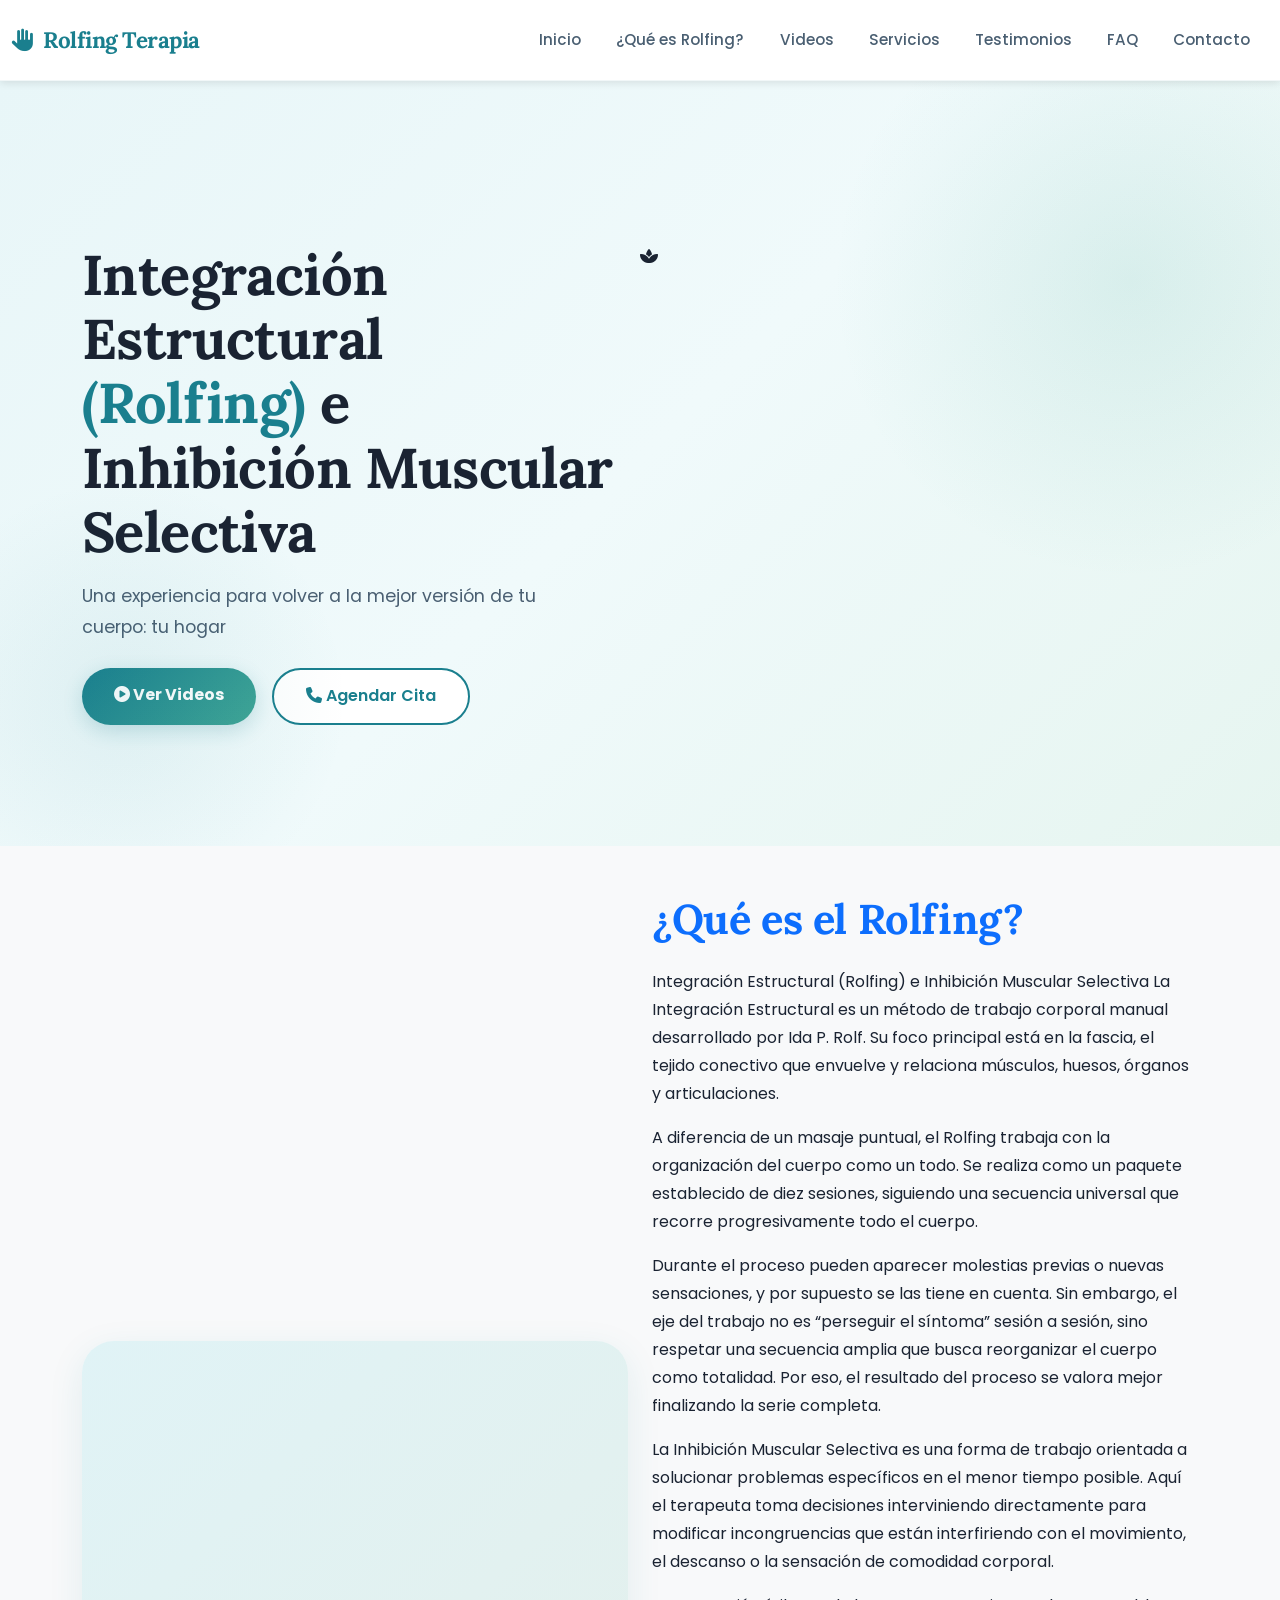
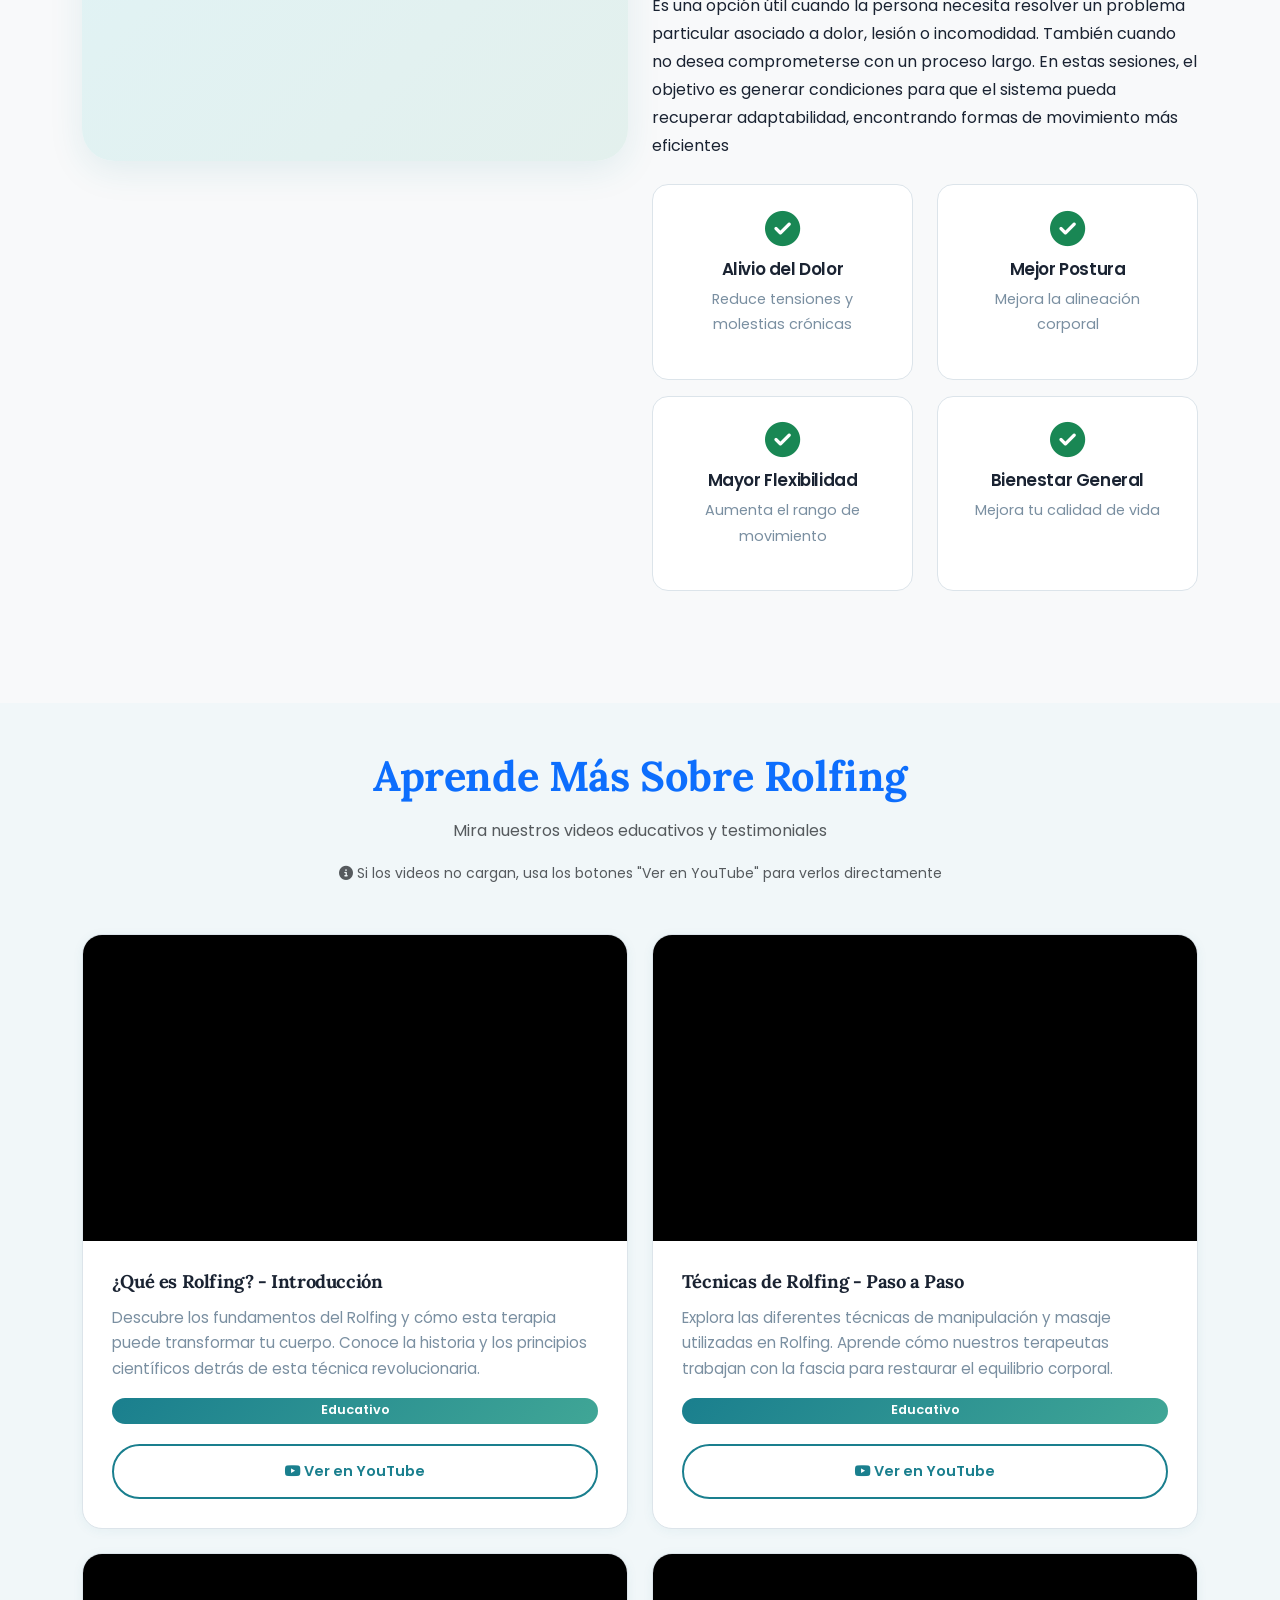
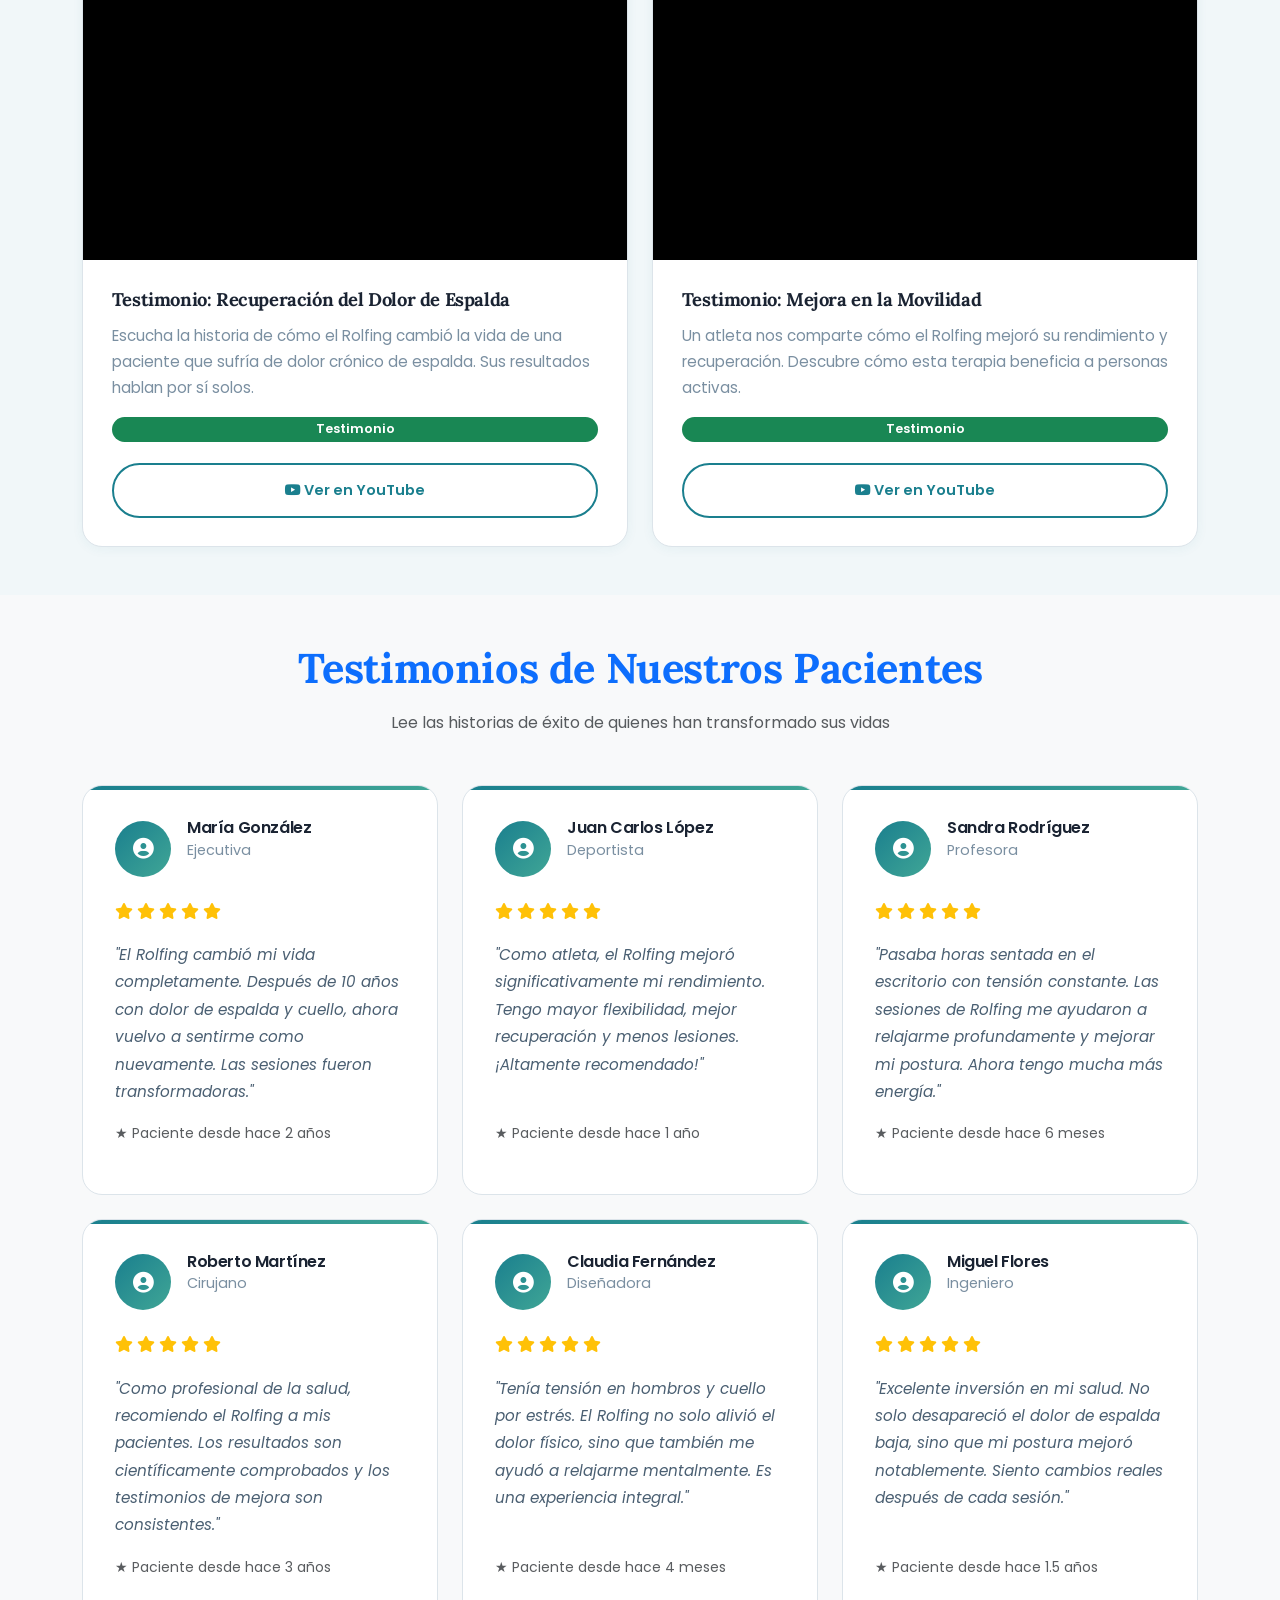
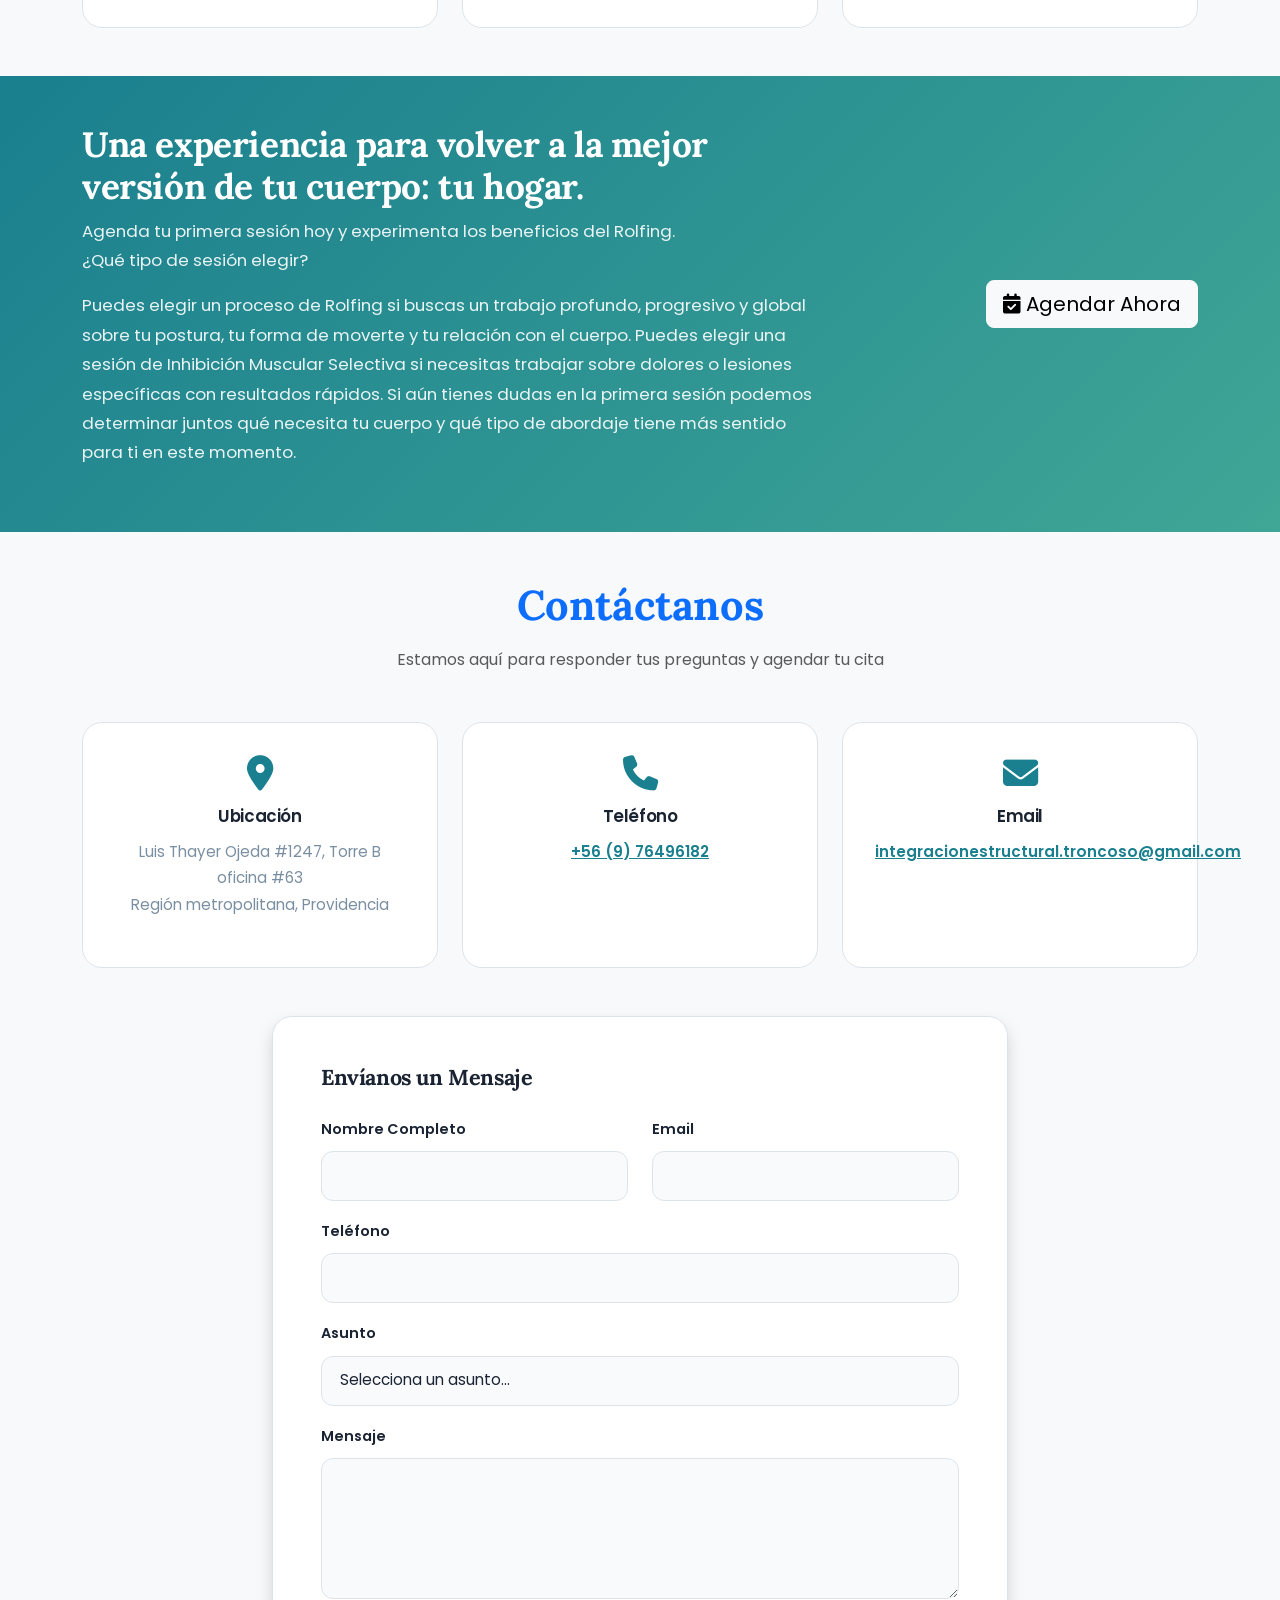
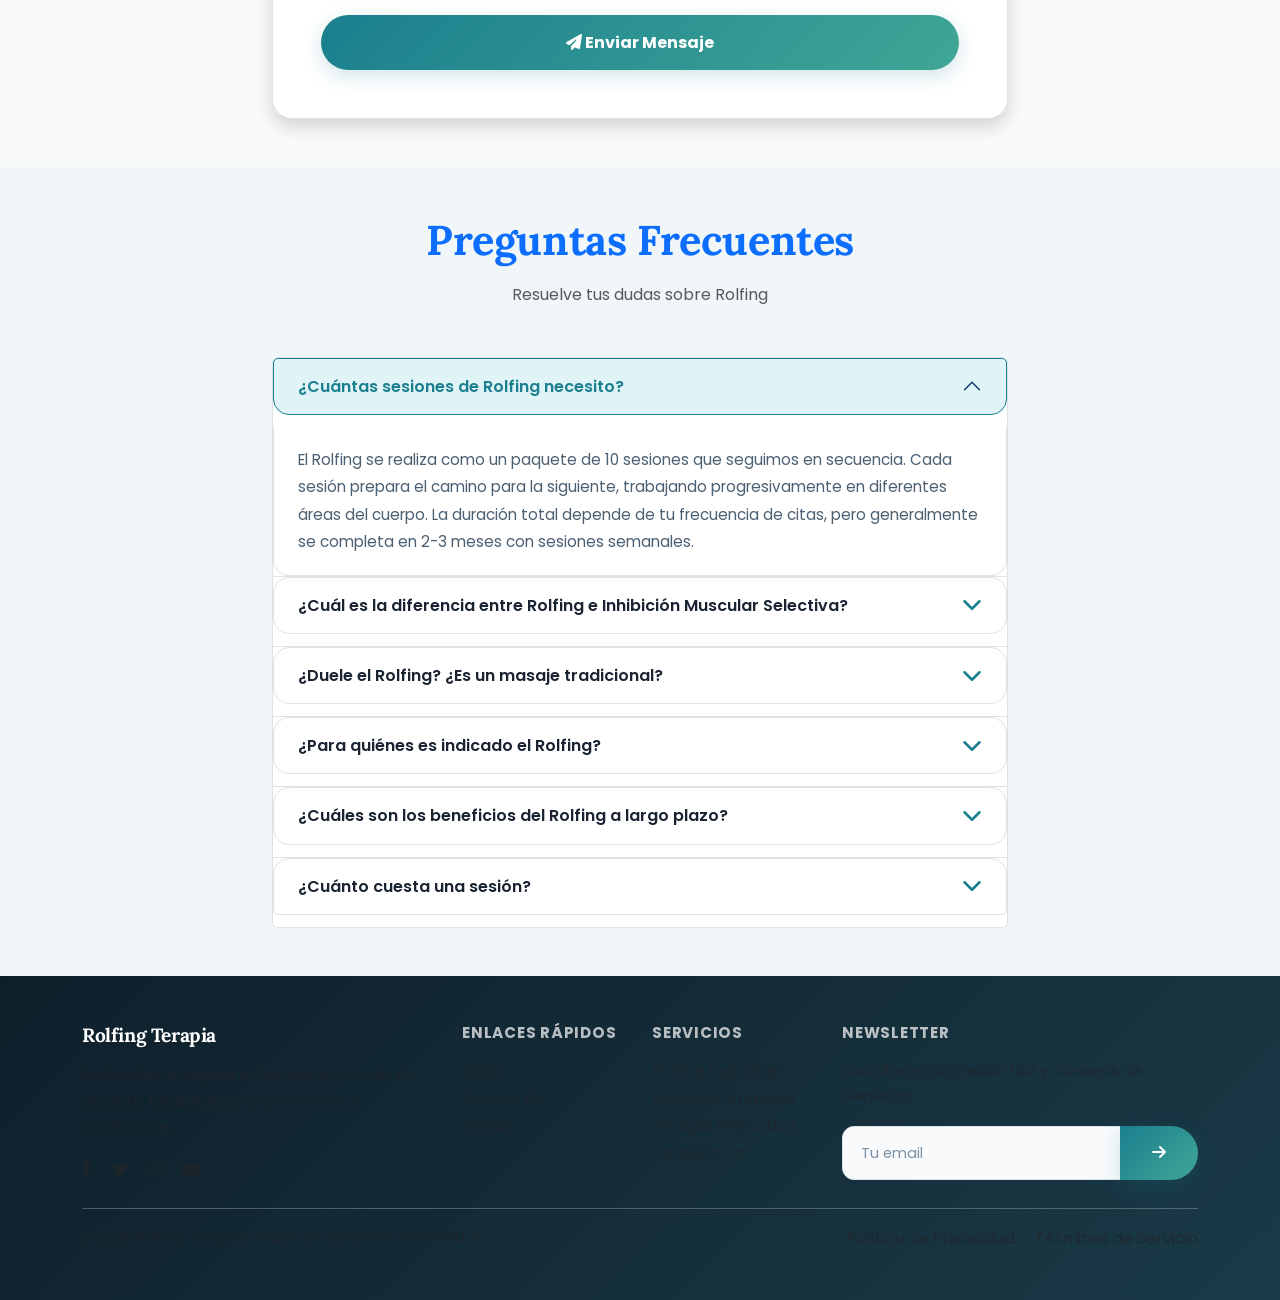
==== src/main/webapp/index.html @ a40f428d "design: Complete visual redesign for premium therapeutic experience - Updated CSS with improved typo" ====
<!DOCTYPE html>
<html lang="es">
<head>
    <meta charset="UTF-8">
    <meta name="viewport" content="width=device-width, initial-scale=1.0">
    <title>Rolfing - Terapia Muscular Integral</title>
    
    <!-- Bootstrap 5 CSS -->
    <link href="https://cdn.jsdelivr.net/npm/bootstrap@5.3.0/dist/css/bootstrap.min.css" rel="stylesheet">
    <!-- Font Awesome para iconos -->
    <link rel="stylesheet" href="https://cdnjs.cloudflare.com/ajax/libs/font-awesome/6.4.0/css/all.min.css">
    <!-- Custom CSS -->
    <link rel="stylesheet" href="css/styles.css">
</head>
<body>
    <!-- Navbar -->
    <nav class="navbar navbar-expand-lg navbar-dark bg-dark sticky-top">
        <div class="container-fluid">
            <a class="navbar-brand" href="#inicio">
                <i class="fas fa-hand-paper"></i> Rolfing Terapia
            </a>
            <button class="navbar-toggler" type="button" data-bs-toggle="collapse" data-bs-target="#navbarNav">
                <span class="navbar-toggler-icon"></span>
            </button>
            <div class="collapse navbar-collapse" id="navbarNav">
                <ul class="navbar-nav ms-auto">
                    <li class="nav-item"><a class="nav-link" href="#inicio">Inicio</a></li>
                    <li class="nav-item"><a class="nav-link" href="#acerca">¿Qué es Rolfing?</a></li>
                    <li class="nav-item"><a class="nav-link" href="#videos">Videos</a></li>
                    <li class="nav-item"><a class="nav-link" href="servicios.html">Servicios</a></li>
                    <li class="nav-item"><a class="nav-link" href="#testimonios">Testimonios</a></li>
                    <li class="nav-item"><a class="nav-link" href="#faq">FAQ</a></li>
                    <li class="nav-item"><a class="nav-link" href="#contacto">Contacto</a></li>
                </ul>
            </div>
        </div>
    </nav>

    <!-- Hero Section -->
    <section id="inicio" class="hero-section">
        <div class="container h-100 d-flex align-items-center">
            <div class="row w-100">
                <div class="col-lg-6 d-flex flex-column justify-content-center">
                    <h1 class="hero-title mb-3">Integración Estructural <span style="color: #1a7f8e;">(Rolfing)</span> e Inhibición Muscular Selectiva</h1>
                    <p class="hero-subtitle mb-4">Una experiencia para volver a la mejor versión de tu cuerpo: tu hogar</p>
                    <div class="d-flex gap-3">
                        <a href="#videos" class="btn btn-primary btn-lg">
                            <i class="fas fa-play-circle"></i> Ver Videos
                        </a>
                        <a href="#contacto" class="btn btn-outline-primary btn-lg">
                            <i class="fas fa-phone"></i> Agendar Cita
                        </a>
                    </div>
                </div>
                <div class="col-lg-6">
                    <div class="hero-image">
                        <i class="fas fa-spa"></i>
                    </div>
                </div>
            </div>
        </div>
    </section>

    <!-- Acerca de Rolfing -->
    <section id="acerca" class="py-5 bg-light">
        <div class="container">
            <div class="row align-items-center mb-5">
                <div class="col-lg-6 mb-4 mb-lg-0">
                    <div class="feature-image">
                        <i class="fas fa-body"></i>
                    </div>
                </div>
                <div class="col-lg-6">
                    <h2 class="h2 fw-bold mb-4 text-primary">¿Qué es el Rolfing?</h2>
                    <p class="mb-3">Integración Estructural (Rolfing) e Inhibición Muscular Selectiva
                        La Integración Estructural es un método de trabajo corporal manual desarrollado por Ida P. Rolf. Su foco principal está en la fascia, el tejido conectivo que envuelve y relaciona músculos, huesos, órganos y articulaciones. </p>
                    <p class="mb-3">A diferencia de un masaje puntual, el Rolfing trabaja con la organización del cuerpo como un todo. Se realiza como un paquete establecido de diez sesiones, siguiendo una secuencia universal que recorre progresivamente todo el cuerpo.</p>
                    <p class="mb-3">Durante el proceso pueden aparecer molestias previas o nuevas sensaciones, y por supuesto se las tiene en cuenta. Sin embargo, el eje del trabajo no es “perseguir el síntoma” sesión a sesión, sino respetar una secuencia amplia que busca reorganizar el cuerpo como totalidad. Por eso, el resultado del proceso se valora mejor finalizando la serie completa.</p>
                    <p class="mb-3">La Inhibición Muscular Selectiva es una forma de trabajo orientada a solucionar problemas específicos en el menor tiempo posible.  Aquí el terapeuta toma decisiones interviniendo directamente para modificar incongruencias que están interfiriendo con el movimiento, el descanso o la sensación de comodidad corporal.</p>
                    <p class="mb-3">Es una opción útil cuando la persona necesita resolver un problema particular asociado a dolor, lesión o incomodidad. También cuando no desea comprometerse con un proceso largo.
                        En estas sesiones, el objetivo es generar condiciones para que el sistema pueda recuperar adaptabilidad, encontrando formas de movimiento más eficientes</p>
                    
                    <div class="row mt-4">
                        <div class="col-sm-6 mb-3">
                            <div class="feature-box">
                                <i class="fas fa-check-circle text-success"></i>
                                <h5>Alivio del Dolor</h5>
                                <p>Reduce tensiones y molestias crónicas</p>
                            </div>
                        </div>
                        <div class="col-sm-6 mb-3">
                            <div class="feature-box">
                                <i class="fas fa-check-circle text-success"></i>
                                <h5>Mejor Postura</h5>
                                <p>Mejora la alineación corporal</p>
                            </div>
                        </div>
                        <div class="col-sm-6 mb-3">
                            <div class="feature-box">
                                <i class="fas fa-check-circle text-success"></i>
                                <h5>Mayor Flexibilidad</h5>
                                <p>Aumenta el rango de movimiento</p>
                            </div>
                        </div>
                        <div class="col-sm-6 mb-3">
                            <div class="feature-box">
                                <i class="fas fa-check-circle text-success"></i>
                                <h5>Bienestar General</h5>
                                <p>Mejora tu calidad de vida</p>
                            </div>
                        </div>
                    </div>
                </div>
            </div>
        </div>
    </section>

    <!-- Videos Section -->
    <section id="videos" class="py-5">
        <div class="container">
            <div class="text-center mb-5">
                <h2 class="h2 fw-bold mb-3 text-primary">Aprende Más Sobre Rolfing</h2>
                <p class="text-muted">Mira nuestros videos educativos y testimoniales</p>
                <p class="text-muted small"><i class="fas fa-info-circle"></i> Si los videos no cargan, usa los botones "Ver en YouTube" para verlos directamente</p>
            </div>

            <!-- Videos Grid -->
            <div class="row g-4">
                <!-- Video 1: ¿Qué es Rolfing? -->
                <div class="col-lg-6">
                    <div class="video-card">
                        <div class="video-container">
                            <iframe width="100%" height="400" src="https://www.youtube.com/embed/4h0-RhZ12AI?rel=0"
                                title="¿Qué es Rolfing? - Parte 1" frameborder="0" 
                                allow="accelerometer; autoplay; clipboard-write; encrypted-media; gyroscope; picture-in-picture; web-share" 
                                allowfullscreen></iframe>
                        </div>
                        <div class="card-body">
                            <h5 class="card-title">¿Qué es Rolfing? - Introducción</h5>
                            <p class="card-text">Descubre los fundamentos del Rolfing y cómo esta terapia puede transformar tu cuerpo. Conoce la historia y los principios científicos detrás de esta técnica revolucionaria.</p>
                            <div class="badge bg-primary">Educativo</div>
                            <a href="https://www.youtube.com/watch?v=4h0-RhZ12AI" target="_blank" class="btn btn-sm btn-outline-primary mt-2">
                                <i class="fab fa-youtube"></i> Ver en YouTube
                            </a>
                        </div>
                    </div>
                </div>

                <!-- Video 2: Técnicas de Rolfing -->
                <div class="col-lg-6">
                    <div class="video-card">
                        <div class="video-container">
                            <iframe width="100%" height="400" src="https://www.youtube.com/embed/ggFzJDgv7dA?rel=0"
                                title="¿Qué es Rolfing? - Parte 2" frameborder="0" 
                                allow="accelerometer; autoplay; clipboard-write; encrypted-media; gyroscope; picture-in-picture; web-share" 
                                allowfullscreen></iframe>
                        </div>
                        <div class="card-body">
                            <h5 class="card-title">Técnicas de Rolfing - Paso a Paso</h5>
                            <p class="card-text">Explora las diferentes técnicas de manipulación y masaje utilizadas en Rolfing. Aprende cómo nuestros terapeutas trabajan con la fascia para restaurar el equilibrio corporal.</p>
                            <div class="badge bg-primary">Educativo</div>
                            <a href="https://www.youtube.com/watch?v=ggFzJDgv7dA" target="_blank" class="btn btn-sm btn-outline-primary mt-2">
                                <i class="fab fa-youtube"></i> Ver en YouTube
                            </a>
                        </div>
                    </div>
                </div>

                <!-- Video 3: Testimonios -->
                <div class="col-lg-6">
                    <div class="video-card">
                        <div class="video-container">
                            <iframe width="100%" height="400" src="https://www.youtube.com/embed/7paArI8qNyw?rel=0"
                                title="Testimonio - Paciente 1" frameborder="0" 
                                allow="accelerometer; autoplay; clipboard-write; encrypted-media; gyroscope; picture-in-picture; web-share" 
                                allowfullscreen></iframe>
                        </div>
                        <div class="card-body">
                            <h5 class="card-title">Testimonio: Recuperación del Dolor de Espalda</h5>
                            <p class="card-text">Escucha la historia de cómo el Rolfing cambió la vida de una paciente que sufría de dolor crónico de espalda. Sus resultados hablan por sí solos.</p>
                            <div class="badge bg-success">Testimonio</div>
                            <a href="https://www.youtube.com/watch?v=7paArI8qNyw" target="_blank" class="btn btn-sm btn-outline-primary mt-2">
                                <i class="fab fa-youtube"></i> Ver en YouTube
                            </a>
                        </div>
                    </div>
                </div>

                <!-- Video 4: Más Testimonios -->
                <div class="col-lg-6">
                    <div class="video-card">
                        <div class="video-container">
                            <iframe width="100%" height="400" src="https://www.youtube.com/embed/YhY7R8mDEvk?rel=0"
                                title="Testimonio - Paciente 2" frameborder="0" 
                                allow="accelerometer; autoplay; clipboard-write; encrypted-media; gyroscope; picture-in-picture; web-share" 
                                allowfullscreen></iframe>
                        </div>
                        <div class="card-body">
                            <h5 class="card-title">Testimonio: Mejora en la Movilidad</h5>
                            <p class="card-text">Un atleta nos comparte cómo el Rolfing mejoró su rendimiento y recuperación. Descubre cómo esta terapia beneficia a personas activas.</p>
                            <div class="badge bg-success">Testimonio</div>
                            <a href="https://www.youtube.com/watch?v=YhY7R8mDEvk" target="_blank" class="btn btn-sm btn-outline-primary mt-2">
                                <i class="fab fa-youtube"></i> Ver en YouTube
                            </a>
                        </div>
                    </div>
                </div>
            </div>
        </div>
    </section>

    <!-- Testimonios Section -->
    <section id="testimonios" class="py-5 bg-light">
        <div class="container">
            <div class="text-center mb-5">
                <h2 class="h2 fw-bold mb-3 text-primary">Testimonios de Nuestros Pacientes</h2>
                <p class="text-muted">Lee las historias de éxito de quienes han transformado sus vidas</p>
            </div>

            <div class="row g-4">
                <!-- Testimonio 1 -->
                <div class="col-lg-4">
                    <div class="testimonial-card">
                        <div class="testimonial-header">
                            <div class="avatar">
                                <i class="fas fa-user-circle"></i>
                            </div>
                            <div>
                                <h5>María González</h5>
                                <p class="text-muted">Ejecutiva</p>
                            </div>
                        </div>
                        <div class="stars mb-3">
                            <i class="fas fa-star text-warning"></i>
                            <i class="fas fa-star text-warning"></i>
                            <i class="fas fa-star text-warning"></i>
                            <i class="fas fa-star text-warning"></i>
                            <i class="fas fa-star text-warning"></i>
                        </div>
                        <p class="testimonial-text">"El Rolfing cambió mi vida completamente. Después de 10 años con dolor de espalda y cuello, ahora vuelvo a sentirme como nuevamente. Las sesiones fueron transformadoras."</p>
                        <p class="text-muted small">★ Paciente desde hace 2 años</p>
                    </div>
                </div>

                <!-- Testimonio 2 -->
                <div class="col-lg-4">
                    <div class="testimonial-card">
                        <div class="testimonial-header">
                            <div class="avatar">
                                <i class="fas fa-user-circle"></i>
                            </div>
                            <div>
                                <h5>Juan Carlos López</h5>
                                <p class="text-muted">Deportista</p>
                            </div>
                        </div>
                        <div class="stars mb-3">
                            <i class="fas fa-star text-warning"></i>
                            <i class="fas fa-star text-warning"></i>
                            <i class="fas fa-star text-warning"></i>
                            <i class="fas fa-star text-warning"></i>
                            <i class="fas fa-star text-warning"></i>
                        </div>
                        <p class="testimonial-text">"Como atleta, el Rolfing mejoró significativamente mi rendimiento. Tengo mayor flexibilidad, mejor recuperación y menos lesiones. ¡Altamente recomendado!"</p>
                        <p class="text-muted small">★ Paciente desde hace 1 año</p>
                    </div>
                </div>

                <!-- Testimonio 3 -->
                <div class="col-lg-4">
                    <div class="testimonial-card">
                        <div class="testimonial-header">
                            <div class="avatar">
                                <i class="fas fa-user-circle"></i>
                            </div>
                            <div>
                                <h5>Sandra Rodríguez</h5>
                                <p class="text-muted">Profesora</p>
                            </div>
                        </div>
                        <div class="stars mb-3">
                            <i class="fas fa-star text-warning"></i>
                            <i class="fas fa-star text-warning"></i>
                            <i class="fas fa-star text-warning"></i>
                            <i class="fas fa-star text-warning"></i>
                            <i class="fas fa-star text-warning"></i>
                        </div>
                        <p class="testimonial-text">"Pasaba horas sentada en el escritorio con tensión constante. Las sesiones de Rolfing me ayudaron a relajarme profundamente y mejorar mi postura. Ahora tengo mucha más energía."</p>
                        <p class="text-muted small">★ Paciente desde hace 6 meses</p>
                    </div>
                </div>

                <!-- Testimonio 4 -->
                <div class="col-lg-4">
                    <div class="testimonial-card">
                        <div class="testimonial-header">
                            <div class="avatar">
                                <i class="fas fa-user-circle"></i>
                            </div>
                            <div>
                                <h5>Roberto Martínez</h5>
                                <p class="text-muted">Cirujano</p>
                            </div>
                        </div>
                        <div class="stars mb-3">
                            <i class="fas fa-star text-warning"></i>
                            <i class="fas fa-star text-warning"></i>
                            <i class="fas fa-star text-warning"></i>
                            <i class="fas fa-star text-warning"></i>
                            <i class="fas fa-star text-warning"></i>
                        </div>
                        <p class="testimonial-text">"Como profesional de la salud, recomiendo el Rolfing a mis pacientes. Los resultados son científicamente comprobados y los testimonios de mejora son consistentes."</p>
                        <p class="text-muted small">★ Paciente desde hace 3 años</p>
                    </div>
                </div>

                <!-- Testimonio 5 -->
                <div class="col-lg-4">
                    <div class="testimonial-card">
                        <div class="testimonial-header">
                            <div class="avatar">
                                <i class="fas fa-user-circle"></i>
                            </div>
                            <div>
                                <h5>Claudia Fernández</h5>
                                <p class="text-muted">Diseñadora</p>
                            </div>
                        </div>
                        <div class="stars mb-3">
                            <i class="fas fa-star text-warning"></i>
                            <i class="fas fa-star text-warning"></i>
                            <i class="fas fa-star text-warning"></i>
                            <i class="fas fa-star text-warning"></i>
                            <i class="fas fa-star text-warning"></i>
                        </div>
                        <p class="testimonial-text">"Tenía tensión en hombros y cuello por estrés. El Rolfing no solo alivió el dolor físico, sino que también me ayudó a relajarme mentalmente. Es una experiencia integral."</p>
                        <p class="text-muted small">★ Paciente desde hace 4 meses</p>
                    </div>
                </div>

                <!-- Testimonio 6 -->
                <div class="col-lg-4">
                    <div class="testimonial-card">
                        <div class="testimonial-header">
                            <div class="avatar">
                                <i class="fas fa-user-circle"></i>
                            </div>
                            <div>
                                <h5>Miguel Flores</h5>
                                <p class="text-muted">Ingeniero</p>
                            </div>
                        </div>
                        <div class="stars mb-3">
                            <i class="fas fa-star text-warning"></i>
                            <i class="fas fa-star text-warning"></i>
                            <i class="fas fa-star text-warning"></i>
                            <i class="fas fa-star text-warning"></i>
                            <i class="fas fa-star text-warning"></i>
                        </div>
                        <p class="testimonial-text">"Excelente inversión en mi salud. No solo desapareció el dolor de espalda baja, sino que mi postura mejoró notablemente. Siento cambios reales después de cada sesión."</p>
                        <p class="text-muted small">★ Paciente desde hace 1.5 años</p>
                    </div>
                </div>
            </div>
        </div>
    </section>

    <!-- CTA Section -->
    <section class="py-5 bg-primary text-white">
        <div class="container">
            <div class="row align-items-center">
                <div class="col-lg-8">
                    <h3 class="h3 fw-bold mb-2">Una experiencia para volver a la mejor versión de tu cuerpo: tu hogar.</h3>
                    <p class="mb-0">Agenda tu primera sesión hoy y experimenta los beneficios del Rolfing.</p>

                    <p class="mb-3">¿Qué tipo de sesión elegir?</p>
                    <p class="mb-3">Puedes elegir un proceso de Rolfing si buscas un trabajo profundo, progresivo y global sobre tu postura, tu forma de moverte y tu relación con el cuerpo.
                        Puedes elegir una sesión de Inhibición Muscular Selectiva si necesitas trabajar sobre dolores o lesiones específicas con resultados rápidos.
                        Si aún tienes dudas en la primera sesión podemos determinar juntos qué necesita tu cuerpo y qué tipo de abordaje tiene más sentido para ti en este momento.</p>
                </div>
                <div class="col-lg-4 text-lg-end mt-3 mt-lg-0">
                    <a href="#contacto" class="btn btn-light btn-lg">
                        <i class="fas fa-calendar-check"></i> Agendar Ahora
                    </a>
                </div>
            </div>
        </div>
    </section>

    <!-- Contact Section -->
    <section id="contacto" class="py-5 bg-light">
        <div class="container">
            <div class="text-center mb-5">
                <h2 class="h2 fw-bold mb-3 text-primary">Contáctanos</h2>
                <p class="text-muted">Estamos aquí para responder tus preguntas y agendar tu cita</p>
            </div>

            <div class="row g-4">
                <!-- Contact Info Cards -->
                <div class="col-lg-4">
                    <div class="contact-card">
                        <i class="fas fa-map-marker-alt"></i>
                        <h5>Ubicación</h5>
                        <p>Luis Thayer Ojeda #1247, Torre B oficina #63<br>Región metropolitana, Providencia<br></p>
                    </div>
                </div>

                <div class="col-lg-4">
                    <div class="contact-card">
                        <i class="fas fa-phone"></i>
                        <h5>Teléfono</h5>
                        <p><a href="tel:+1234567890">+56 (9) 76496182</a><br>
                        </p>
                    </div>
                </div>

                <div class="col-lg-4">
                    <div class="contact-card">
                        <i class="fas fa-envelope"></i>
                        <h5>Email</h5>
                        <p><a href="mailto:info@rolfing.com">integracionestructural.troncoso@gmail.com</a><br>
                        </p>
                    </div>
                </div>
            </div>

            <!-- Contact Form -->
            <div class="row mt-5">
                <div class="col-lg-8 mx-auto">
                    <div class="card shadow">
                        <div class="card-body p-5">
                            <h4 class="card-title mb-4">Envíanos un Mensaje</h4>
                            <form id="contactForm">
                                <div class="row mb-3">
                                    <div class="col-md-6">
                                        <label for="nombre" class="form-label">Nombre Completo</label>
                                        <input type="text" class="form-control" id="nombre" name="nombre" required>
                                    </div>
                                    <div class="col-md-6">
                                        <label for="email" class="form-label">Email</label>
                                        <input type="email" class="form-control" id="email" name="email" required>
                                    </div>
                                </div>
                                <div class="mb-3">
                                    <label for="telefono" class="form-label">Teléfono</label>
                                    <input type="tel" class="form-control" id="telefono" name="telefono">
                                </div>
                                <div class="mb-3">
                                    <label for="asunto" class="form-label">Asunto</label>
                                    <select class="form-select" id="asunto" name="asunto" required>
                                        <option value="">Selecciona un asunto...</option>
                                        <option value="consulta">Consulta General</option>
                                        <option value="cita">Agendar Cita</option>
                                        <option value="precio">Información de Precios</option>
                                        <option value="otro">Otro</option>
                                    </select>
                                </div>
                                <div class="mb-3">
                                    <label for="mensaje" class="form-label">Mensaje</label>
                                    <textarea class="form-control" id="mensaje" name="mensaje" rows="5" required></textarea>
                                </div>
                                <button type="button" class="btn btn-primary btn-lg w-100" id="contactSubmitBtn">
                                    <i class="fas fa-paper-plane"></i> Enviar Mensaje
                                </button>
                            </form>
                        </div>
                    </div>
                </div>
            </div>
        </div>
    </section>

    <!-- FAQ Section -->
    <section id="faq" class="py-5">
        <div class="container">
            <div class="text-center mb-5">
                <h2 class="h2 fw-bold mb-3 text-primary">Preguntas Frecuentes</h2>
                <p class="text-muted">Resuelve tus dudas sobre Rolfing</p>
            </div>

            <div class="row">
                <div class="col-lg-8 mx-auto">
                    <div class="accordion" id="faqAccordion">
                        <!-- FAQ 1 -->
                        <div class="accordion-item">
                            <h2 class="accordion-header">
                                <button class="accordion-button" type="button" data-bs-toggle="collapse" data-bs-target="#faq1" aria-expanded="true" aria-controls="faq1">
                                    ¿Cuántas sesiones de Rolfing necesito?
                                </button>
                            </h2>
                            <div id="faq1" class="accordion-collapse collapse show" data-bs-parent="#faqAccordion">
                                <div class="accordion-body">
                                    El Rolfing se realiza como un paquete de 10 sesiones que seguimos en secuencia. Cada sesión prepara el camino para la siguiente, trabajando progresivamente en diferentes áreas del cuerpo. La duración total depende de tu frecuencia de citas, pero generalmente se completa en 2-3 meses con sesiones semanales.
                                </div>
                            </div>
                        </div>

                        <!-- FAQ 2 -->
                        <div class="accordion-item">
                            <h2 class="accordion-header">
                                <button class="accordion-button collapsed" type="button" data-bs-toggle="collapse" data-bs-target="#faq2" aria-expanded="false" aria-controls="faq2">
                                    ¿Cuál es la diferencia entre Rolfing e Inhibición Muscular Selectiva?
                                </button>
                            </h2>
                            <div id="faq2" class="accordion-collapse collapse" data-bs-parent="#faqAccordion">
                                <div class="accordion-body">
                                    El Rolfing es un proceso completo de 10 sesiones que reorganiza tu cuerpo de forma global, mejorando tu postura y movimiento en general. La Inhibición Muscular Selectiva es un tratamiento más directo y rápido, enfocado en problemas específicos como dolor localizado o lesiones. Elige Rolfing si quieres un trabajo profundo y global, e Inhibición Muscular si necesitas resolver algo específico rápidamente.
                                </div>
                            </div>
                        </div>

                        <!-- FAQ 3 -->
                        <div class="accordion-item">
                            <h2 class="accordion-header">
                                <button class="accordion-button collapsed" type="button" data-bs-toggle="collapse" data-bs-target="#faq3" aria-expanded="false" aria-controls="faq3">
                                    ¿Duele el Rolfing? ¿Es un masaje tradicional?
                                </button>
                            </h2>
                            <div id="faq3" class="accordion-collapse collapse" data-bs-parent="#faqAccordion">
                                <div class="accordion-body">
                                    El Rolfing no es un masaje tradicional, sino un trabajo profundo con la fascia. Puede haber cierta incomodidad durante las sesiones, especialmente si tienes mucha tensión acumulada. Sin embargo, el objetivo no es causar dolor, sino crear cambios estructurales. Comunicamos constantemente durante la sesión para asegurar tu comodidad.
                                </div>
                            </div>
                        </div>

                        <!-- FAQ 4 -->
                        <div class="accordion-item">
                            <h2 class="accordion-header">
                                <button class="accordion-button collapsed" type="button" data-bs-toggle="collapse" data-bs-target="#faq4" aria-expanded="false" aria-controls="faq4">
                                    ¿Para quiénes es indicado el Rolfing?
                                </button>
                            </h2>
                            <div id="faq4" class="accordion-collapse collapse" data-bs-parent="#faqAccordion">
                                <div class="accordion-body">
                                    El Rolfing es beneficioso para personas que sufren de dolor crónico, problemas de postura, atletas que desean mejorar su rendimiento, personas con lesiones, o simplemente aquellas que buscan mejorar su relación con su cuerpo. Generalmente es seguro para la mayoría de las personas, pero consultamos sobre tu historial médico antes de comenzar.
                                </div>
                            </div>
                        </div>

                        <!-- FAQ 5 -->
                        <div class="accordion-item">
                            <h2 class="accordion-header">
                                <button class="accordion-button collapsed" type="button" data-bs-toggle="collapse" data-bs-target="#faq5" aria-expanded="false" aria-controls="faq5">
                                    ¿Cuáles son los beneficios del Rolfing a largo plazo?
                                </button>
                            </h2>
                            <div id="faq5" class="accordion-collapse collapse" data-bs-parent="#faqAccordion">
                                <div class="accordion-body">
                                    Los beneficios incluyen mejor postura, mayor flexibilidad, reducción del dolor crónico, mejor movimiento y recuperación, mayor energía y una mejor relación general con tu cuerpo. Muchas personas reportan cambios que persisten años después de completar el proceso, ya que hemos reorganizado estructuralmente tu cuerpo.
                                </div>
                            </div>
                        </div>

                        <!-- FAQ 6 -->
                        <div class="accordion-item">
                            <h2 class="accordion-header">
                                <button class="accordion-button collapsed" type="button" data-bs-toggle="collapse" data-bs-target="#faq6" aria-expanded="false" aria-controls="faq6">
                                    ¿Cuánto cuesta una sesión?
                                </button>
                            </h2>
                            <div id="faq6" class="accordion-collapse collapse" data-bs-parent="#faqAccordion">
                                <div class="accordion-body">
                                    Los precios varían según el tipo de sesión. Te recomendamos contactarnos directamente para obtener información actualizada sobre nuestros paquetes de Rolfing completo e Inhibición Muscular Selectiva. Frecuentemente ofrecemos promociones y opciones de pago flexible.
                                </div>
                            </div>
                        </div>
                    </div>
                </div>
            </div>
        </div>
    </section>

    <!-- Footer -->
    <footer class="bg-dark text-white py-5">
        <div class="container">
            <div class="row mb-4">
                <div class="col-lg-4 mb-4 mb-lg-0">
                    <h5>Rolfing Terapia</h5>
                    <p class="text-muted">Dedicados a mejorar tu bienestar a través de técnicas terapéuticas profesionales y certificadas.</p>
                    <div class="social-links">
                        <a href="#" class="text-muted me-3"><i class="fab fa-facebook-f"></i></a>
                        <a href="#" class="text-muted me-3"><i class="fab fa-twitter"></i></a>
                        <a href="#" class="text-muted me-3"><i class="fab fa-instagram"></i></a>
                        <a href="#" class="text-muted"><i class="fab fa-youtube"></i></a>
                    </div>
                </div>
                <div class="col-lg-2 mb-4 mb-lg-0">
                    <h6>Enlaces Rápidos</h6>
                    <ul class="list-unstyled">
                        <li><a href="#inicio" class="text-muted text-decoration-none">Inicio</a></li>
                        <li><a href="#acerca" class="text-muted text-decoration-none">Acerca de</a></li>
                        <li><a href="#videos" class="text-muted text-decoration-none">Videos</a></li>
<!--                        <li><a href="servicios.html" class="text-muted text-decoration-none">Servicios</a></li>-->
                    </ul>
                </div>
                <div class="col-lg-2 mb-4 mb-lg-0">
                    <h6>Servicios</h6>
                    <ul class="list-unstyled">
                        <li><a href="#" class="text-muted text-decoration-none">Rolfing Individual</a></li>
                        <li><a href="#" class="text-muted text-decoration-none">Sesiones Grupales</a></li>
                        <li><a href="#" class="text-muted text-decoration-none">Terapia Deportiva</a></li>
                        <li><a href="#" class="text-muted text-decoration-none">Consultoría</a></li>
                    </ul>
                </div>
                <div class="col-lg-4">
                    <h6>Newsletter</h6>
                    <p class="text-muted">Suscríbete para recibir tips y consejos de bienestar.</p>
                    <form class="input-group">
                        <input type="email" class="form-control" placeholder="Tu email" required>
                        <button class="btn btn-primary" type="submit">
                            <i class="fas fa-arrow-right"></i>
                        </button>
                    </form>
                </div>
            </div>
            <hr class="bg-secondary">
            <div class="row">
                <div class="col-md-6">
                    <p class="text-muted mb-0">&copy; 2026 Rolfing Terapia. Todos los derechos reservados.</p>
                </div>
                <div class="col-md-6 text-md-end">
                    <a href="#" class="text-muted text-decoration-none me-3">Política de Privacidad</a>
                    <a href="#" class="text-muted text-decoration-none">Términos de Servicio</a>
                </div>
            </div>
        </div>
    </footer>

    <!-- Bootstrap JS -->
    <script src="https://cdn.jsdelivr.net/npm/bootstrap@5.3.0/dist/js/bootstrap.bundle.min.js"></script>
    <!-- YouTube Video Loader Script -->
    <script>
        document.addEventListener('DOMContentLoaded', function() {
            // Mejorar carga de iframes de YouTube
            const iframes = document.querySelectorAll('iframe[src*="youtube.com"]');
            console.log('📹 Detectados ' + iframes.length + ' iframes de YouTube');
            
            iframes.forEach((iframe, index) => {
                iframe.onload = function() {
                    console.log('✅ Video ' + (index + 1) + ' cargado correctamente');
                };
                
                iframe.onerror = function() {
                    console.warn('⚠️ Video ' + (index + 1) + ' no pudo cargar desde el embed');
                };
            });
        });
    </script>
    <!-- Manejador de Formulario de Contacto (Inline) -->
    <script>
        document.addEventListener('DOMContentLoaded', function() {
            console.log('🚀 DOMContentLoaded - Inicializando formulario de contacto');
            
            const contactForm = document.getElementById('contactForm');
            const submitBtn = document.getElementById('contactSubmitBtn');
            
            if (!contactForm || !submitBtn) {
                console.error('❌ Formulario o botón no encontrado');
                return;
            }
            
            console.log('✅ Formulario y botón encontrados');
            
            // Manejador del botón (no submit)
            submitBtn.addEventListener('click', function(e) {
                console.log('🖱️ Click en botón detectado');
                e.preventDefault();
                e.stopPropagation();
                
                // Obtener valores
                const nombre = document.getElementById('nombre').value.trim();
                const email = document.getElementById('email').value.trim();
                const telefono = document.getElementById('telefono').value.trim();
                const asunto = document.getElementById('asunto').value.trim();
                const mensaje = document.getElementById('mensaje').value.trim();
                
                console.log('📋 Datos:', {nombre, email, asunto});
                
                // Validar
                if (!nombre || !email || !mensaje) {
                    alert('Por favor completa: Nombre, Email y Mensaje');
                    return;
                }
                
                // Validar email simple
                if (!email.includes('@')) {
                    alert('Email inválido');
                    return;
                }
                
                // Desactivar botón
                submitBtn.disabled = true;
                const originalText = submitBtn.innerHTML;
                submitBtn.innerHTML = '<i class="fas fa-spinner fa-spin"></i> Enviando...';
                
                // Preparar datos como URL-encoded (application/x-www-form-urlencoded)
                const params = new URLSearchParams();
                params.append('nombre', nombre);
                params.append('email', email);
                params.append('telefono', telefono);
                params.append('asunto', asunto);
                params.append('mensaje', mensaje);
                
                // URL del API (ahora en raíz /)
                const apiUrl = '/api/contact';
                console.log('📤 POST a:', apiUrl);
                
                // Enviar
                fetch(apiUrl, {
                    method: 'POST',
                    headers: {
                        'Content-Type': 'application/x-www-form-urlencoded'
                    },
                    body: params.toString()
                })
                .then(response => {
                    console.log('📥 Status:', response.status);
                    if (!response.ok) {
                        throw new Error('HTTP ' + response.status);
                    }
                    return response.json();
                })
                .then(data => {
                    console.log('✅ Respuesta:', data);
                    submitBtn.disabled = false;
                    submitBtn.innerHTML = originalText;
                    
                    if (data.success) {
                        alert('✅ ¡Mensaje enviado exitosamente!\nNos pondremos en contacto pronto.');
                        contactForm.reset();
                    } else {
                        alert('❌ Error: ' + (data.message || 'Desconocido'));
                    }
                })
                .catch(error => {
                    console.error('❌ Error:', error);
                    submitBtn.disabled = false;
                    submitBtn.innerHTML = originalText;
                    alert('❌ Error de conexión:\n' + error.message);
                });
            });
            
            // Prevenir submit del formulario
            contactForm.addEventListener('submit', function(e) {
                console.log('⚠️ Submit del formulario prevenido');
                e.preventDefault();
                e.stopPropagation();
                return false;
            });
        });
    </script>
    <!-- Custom JS para otras funcionalidades -->
    <script src="js/script.js"></script>
</body>
</html>
---- src/main/webapp/css/styles.css ----
/* ===================================
   ROLFING WEB PROJECT - PREMIUM DESIGN
   Diseño cálido y armónico para terapias
   Expertise en diseño gráfico y UX
   =================================== */

@import url('https://fonts.googleapis.com/css2?family=Lora:wght@400;500;600;700&family=Poppins:wght@300;400;500;600;700;800&display=swap');

:root {
    /* Colores cálidos y relajantes */
    --primary:       #1a7f8e;
    --primary-dark:  #0e4e59;
    --primary-light: #e0f3f6;
    --accent:        #40a696;
    --accent-light:  #e3f0ed;
    --warmth:        #d4a574;
    --warmth-light:  #f5e6d3;
    
    /* Textos */
    --text-dark:     #1a2332;
    --text-mid:      #4a5f72;
    --text-light:    #7a8fa1;
    
    /* Fondos */
    --bg-white:      #ffffff;
    --bg-soft:       #f8fafc;
    --bg-section:    #f1f7f9;
    --border:        #dce4ea;
    
    /* Sombras mejoradas */
    --shadow-sm:     0 2px 12px rgba(26,127,142,.06);
    --shadow-md:     0 10px 35px rgba(26,127,142,.1);
    --shadow-lg:     0 20px 50px rgba(26,127,142,.12);
    --shadow-xl:     0 25px 60px rgba(26,127,142,.15);
    
    /* Bordes redondeados */
    --radius-sm:     12px;
    --radius-md:     16px;
    --radius-lg:     20px;
    --radius-xl:     32px;
    
    /* Transiciones suaves */
    --transition:    all 0.35s cubic-bezier(.25,.46,.45,.94);
    --transition-fast: all 0.2s cubic-bezier(.4,0,.2,1);
}

* { 
    margin: 0; 
    padding: 0; 
    box-sizing: border-box; 
}

html { 
    scroll-behavior: smooth; 
}

body {
    font-family: 'Poppins', 'Segoe UI', sans-serif;
    color: var(--text-dark);
    background: var(--bg-white);
    line-height: 1.7;
    -webkit-font-smoothing: antialiased;
    -moz-osx-font-smoothing: grayscale;
}

/* ===================================
   TIPOGRAFÍA GLOBAL
   =================================== */
h1, h2, h3, h4, h5, h6 {
    font-family: 'Lora', serif;
    font-weight: 700;
    letter-spacing: -0.4px;
    line-height: 1.2;
}

p {
    font-family: 'Poppins', sans-serif;
    line-height: 1.75;
    font-weight: 400;
}

/* ===================================
   NAVBAR - DISEÑO PREMIUM
   =================================== */
.navbar {
    background: var(--bg-white) !important;
    box-shadow: 0 2px 8px rgba(26,127,142,.04);
    padding: 1rem 0;
    transition: var(--transition);
    border-bottom: 1px solid rgba(26,127,142,.06);
}

.navbar-brand {
    font-family: 'Lora', serif;
    font-weight: 700;
    font-size: 1.4rem;
    color: var(--primary) !important;
    display: flex;
    align-items: center;
    gap: 0.6rem;
    letter-spacing: -0.5px;
}

.nav-link {
    font-weight: 500;
    font-size: 0.95rem;
    color: var(--text-mid) !important;
    padding: 0.5rem 1.1rem !important;
    border-radius: var(--radius-sm);
    transition: var(--transition-fast);
    position: relative;
}

.nav-link::after {
    content: '';
    position: absolute;
    bottom: 2px;
    left: 1.1rem;
    width: 0;
    height: 2px;
    background: var(--accent);
    transition: width 0.3s ease;
}

.nav-link:hover {
    color: var(--primary) !important;
}

.nav-link:hover::after {
    width: calc(100% - 2.2rem);
}

/* ===================================
   HERO SECTION - MEJORADA
   =================================== */
.hero-section {
    background: linear-gradient(135deg, #e8f6f8 0%, #f0fafb 50%, #e6f5f0 100%);
    min-height: 85vh;
    display: flex;
    align-items: center;
    padding: 100px 0 60px;
    position: relative;
    overflow: hidden;
}

.hero-section::before {
    content: '';
    position: absolute;
    top: -100px;
    right: -150px;
    width: 600px;
    height: 600px;
    background: radial-gradient(circle, rgba(64,166,150,.12) 0%, transparent 70%);
    border-radius: 50%;
    animation: float 8s ease-in-out infinite;
}

.hero-section::after {
    content: '';
    position: absolute;
    bottom: -80px;
    left: -100px;
    width: 450px;
    height: 450px;
    background: radial-gradient(circle, rgba(26,127,142,.08) 0%, transparent 70%);
    border-radius: 50%;
    animation: float 10s ease-in-out infinite reverse;
}

@keyframes float {
    0%, 100% { transform: translateY(0px); }
    50% { transform: translateY(20px); }
}

.hero-title {
    font-family: 'Lora', serif;
    font-size: clamp(2.2rem, 5vw, 3.5rem);
    font-weight: 700;
    line-height: 1.15;
    color: var(--text-dark);
    margin-bottom: 1.5rem;
    letter-spacing: -0.6px;
}

.hero-subtitle {
    font-size: 1.1rem;
    color: var(--text-mid);
    margin-bottom: 2.5rem;
    max-width: 520px;
    font-weight: 400;
    line-height: 1.8;
}

.btn-primary,
.btn-outline-primary {
    font-weight: 600;
    font-size: 1rem;
    padding: 0.9rem 2rem !important;
    border-radius: 50px;
    transition: var(--transition);
}

.btn-primary {
    background: linear-gradient(135deg, var(--primary), var(--accent)) !important;
    color: white !important;
    box-shadow: 0 6px 20px rgba(26,127,142,.25);
}

.btn-primary:hover {
    transform: translateY(-3px);
    box-shadow: 0 10px 30px rgba(26,127,142,.35);
}

.btn-outline-primary {
    background: white !important;
    border: 2px solid var(--primary) !important;
    color: var(--primary) !important;
}

.btn-outline-primary:hover {
    background: var(--primary-light) !important;
    transform: translateY(-3px);
}

/* ===================================
   SECTION TITLES - MEJORADOS
   =================================== */
.section-title {
    font-family: 'Lora', serif;
    font-size: clamp(1.8rem, 3.5vw, 2.6rem);
    font-weight: 700;
    color: var(--text-dark);
    letter-spacing: -0.5px;
    line-height: 1.25;
    margin-bottom: 1.2rem;
}

.section-subtitle {
    font-size: 1.05rem;
    color: var(--text-mid);
    max-width: 600px;
    margin: 0 auto;
    font-weight: 400;
    line-height: 1.75;
}

h2.h2 {
    font-family: 'Lora', serif;
    font-size: clamp(1.8rem, 3.5vw, 2.6rem);
    font-weight: 700;
    color: var(--text-dark);
}

/* ===================================
   ACERCA DE ROLFING
   =================================== */
#acerca {
    background: var(--bg-white);
    padding: 100px 0;
}

.feature-image {
    background: linear-gradient(135deg, var(--primary-light), var(--accent-light));
    border-radius: var(--radius-xl);
    height: 420px;
    display: flex;
    align-items: center;
    justify-content: center;
    font-size: 8rem;
    color: var(--primary);
    position: relative;
    overflow: hidden;
    box-shadow: var(--shadow-md);
}

.feature-box {
    background: white;
    border: 1px solid var(--border);
    border-radius: var(--radius-md);
    padding: 1.6rem;
    height: 100%;
    transition: var(--transition);
    text-align: center;
}

.feature-box:hover {
    border-color: var(--accent);
    box-shadow: var(--shadow-md);
    transform: translateY(-6px);
}

.feature-box i {
    font-size: 2.2rem;
    margin-bottom: 0.8rem;
}

.feature-box h5 {
    font-family: 'Poppins', sans-serif;
    font-size: 1.05rem;
    font-weight: 600;
    color: var(--text-dark);
    margin-bottom: 0.5rem;
}

.feature-box p {
    font-size: 0.9rem;
    color: var(--text-light);
}

/* ===================================
   VIDEOS SECTION
   =================================== */
#videos {
    background: var(--bg-section);
    padding: 100px 0;
}

.video-card {
    background: white;
    border-radius: var(--radius-lg);
    overflow: hidden;
    box-shadow: var(--shadow-sm);
    border: 1px solid var(--border);
    transition: var(--transition);
    height: 100%;
    display: flex;
    flex-direction: column;
}

.video-card:hover {
    transform: translateY(-10px);
    box-shadow: var(--shadow-lg);
}

.video-container {
    position: relative;
    padding-bottom: 56.25%;
    height: 0;
    overflow: hidden;
    background: #000;
}

.video-container iframe {
    position: absolute;
    top: 0;
    left: 0;
    width: 100%;
    height: 100%;
    border: none;
}

.video-card .card-body {
    padding: 1.8rem;
    flex: 1;
    display: flex;
    flex-direction: column;
}

.video-card .card-title {
    font-family: 'Lora', serif;
    font-size: 1.15rem;
    font-weight: 700;
    margin-bottom: 0.8rem;
    color: var(--text-dark);
}

.video-card .card-text {
    font-size: 0.95rem;
    color: var(--text-light);
    margin-bottom: 1rem;
    flex: 1;
    line-height: 1.7;
}

.badge {
    font-size: 0.8rem;
    font-weight: 600;
    padding: 0.4rem 0.9rem;
    border-radius: 50px;
    display: inline-block;
    margin-bottom: 0.8rem;
}

.btn-sm {
    font-size: 0.9rem;
    padding: 0.5rem 1rem;
    margin-top: auto;
}

/* ===================================
   TESTIMONIOS - MEJORADOS
   =================================== */
#testimonios {
    background: var(--bg-white);
    padding: 100px 0;
}

.testimonial-card {
    background: white;
    border: 1px solid var(--border);
    border-radius: var(--radius-lg);
    padding: 2rem;
    height: 100%;
    position: relative;
    transition: var(--transition);
    overflow: hidden;
    display: flex;
    flex-direction: column;
}

.testimonial-card::before {
    content: '';
    position: absolute;
    top: 0;
    left: 0;
    right: 0;
    height: 4px;
    background: linear-gradient(90deg, var(--primary), var(--accent));
}

.testimonial-card:hover {
    border-color: var(--accent);
    box-shadow: var(--shadow-md);
    transform: translateY(-8px);
}

.testimonial-header {
    display: flex;
    align-items: center;
    gap: 1rem;
    margin-bottom: 1.2rem;
}

.avatar {
    width: 56px;
    height: 56px;
    border-radius: 50%;
    background: linear-gradient(135deg, var(--primary), var(--accent));
    display: flex;
    align-items: center;
    justify-content: center;
    color: white;
    font-size: 1.3rem;
    flex-shrink: 0;
}

.testimonial-header h5 {
    font-family: 'Poppins', sans-serif;
    font-size: 1rem;
    font-weight: 600;
    color: var(--text-dark);
    margin: 0;
}

.testimonial-header .text-muted {
    font-size: 0.9rem;
    color: var(--text-light) !important;
}

.stars {
    margin-bottom: 1rem;
}

.testimonial-text {
    font-size: 0.95rem;
    color: var(--text-mid);
    line-height: 1.8;
    font-style: italic;
    flex: 1;
}

/* ===================================
   FAQ SECTION - NUEVA
   =================================== */
#faq {
    background: var(--bg-section);
    padding: 100px 0;
}

.accordion-button {
    font-family: 'Poppins', sans-serif;
    font-size: 1rem;
    font-weight: 600;
    color: var(--text-dark);
    background: white;
    border: 1px solid var(--border);
    border-radius: var(--radius-md);
    padding: 1.1rem 1.5rem;
    margin-bottom: 0.75rem;
    transition: var(--transition);
}

.accordion-button:not(.collapsed) {
    background: var(--primary-light);
    color: var(--primary);
    box-shadow: none;
    border-color: var(--primary);
}

.accordion-button::after {
    background-image: url("data:image/svg+xml,%3csvg xmlns='http://www.w3.org/2000/svg' viewBox='0 0 16 16'%3e%3cpath fill='none' stroke='%231a7f8e' stroke-linecap='round' stroke-linejoin='round' stroke-width='2' d='M2 5l6 6 6-6'/%3e%3c/svg%3e");
}

.accordion-body {
    font-size: 0.95rem;
    color: var(--text-mid);
    line-height: 1.8;
    padding: 1.2rem 1.5rem;
    background: white;
    border: 1px solid var(--border);
    border-top: none;
    border-radius: 0 0 var(--radius-md) var(--radius-md);
}

/* ===================================
   CONTACT SECTION
   =================================== */
#contacto {
    background: var(--bg-section);
    padding: 100px 0;
}

.contact-card {
    background: white;
    border: 1px solid var(--border);
    border-radius: var(--radius-lg);
    padding: 2rem;
    text-align: center;
    height: 100%;
    transition: var(--transition);
}

.contact-card:hover {
    border-color: var(--accent);
    box-shadow: var(--shadow-md);
    transform: translateY(-8px);
}

.contact-card i {
    font-size: 2.2rem;
    color: var(--primary);
    margin-bottom: 1rem;
}

.contact-card h5 {
    font-family: 'Poppins', sans-serif;
    font-size: 1.05rem;
    font-weight: 600;
    color: var(--text-dark);
    margin-bottom: 0.8rem;
}

.contact-card p {
    font-size: 0.95rem;
    color: var(--text-light);
}

.contact-card a {
    color: var(--primary);
    font-weight: 600;
    transition: var(--transition);
}

.contact-card a:hover {
    color: var(--accent);
}

.card {
    border: 1px solid var(--border);
    border-radius: var(--radius-lg);
    box-shadow: var(--shadow-sm);
}

.card-body {
    padding: 2.5rem;
}

.card-title {
    font-family: 'Lora', serif;
    font-size: 1.35rem;
    font-weight: 700;
    color: var(--text-dark);
    margin-bottom: 1rem;
}

.form-label {
    font-size: 0.9rem;
    font-weight: 600;
    color: var(--text-dark);
    margin-bottom: 0.6rem;
}

.form-control,
.form-select {
    border: 1.5px solid var(--border);
    border-radius: var(--radius-sm);
    padding: 0.8rem 1.1rem;
    font-size: 0.95rem;
    color: var(--text-dark);
    background: var(--bg-soft);
    transition: var(--transition);
    font-family: 'Poppins', sans-serif;
}

.form-control:focus,
.form-select:focus {
    border-color: var(--primary);
    box-shadow: 0 0 0 3px rgba(26,127,142,.1);
    background: white;
    outline: none;
}

.form-control::placeholder {
    color: var(--text-light);
    font-size: 0.9rem;
}

.btn-primary {
    background: linear-gradient(135deg, var(--primary), var(--accent)) !important;
    border: none;
    font-weight: 700;
    font-size: 1rem;
    padding: 0.95rem 2rem !important;
    border-radius: 50px;
    box-shadow: 0 6px 20px rgba(26,127,142,.2);
    transition: var(--transition);
}

.btn-primary:hover {
    transform: translateY(-3px);
    box-shadow: 0 10px 30px rgba(26,127,142,.3);
}

/* ===================================
   CTA SECTION
   =================================== */
.bg-primary {
    background: linear-gradient(135deg, var(--primary) 0%, var(--accent) 100%) !important;
}

.bg-primary h3 {
    font-family: 'Lora', serif;
    font-size: clamp(1.6rem, 3vw, 2.2rem);
    font-weight: 700;
    color: white;
    margin-bottom: 0.8rem;
}

.bg-primary p {
    color: rgba(255, 255, 255, 0.9);
    font-size: 1.05rem;
}

/* ===================================
   FOOTER
   =================================== */
footer {
    background: linear-gradient(135deg, #0e1f2a 0%, #1a3a47 100%) !important;
    padding: 70px 0 0 !important;
}

footer h5 {
    font-family: 'Lora', serif;
    font-size: 1.2rem;
    font-weight: 700;
    color: white;
    margin-bottom: 1rem;
}

footer h6 {
    font-family: 'Poppins', sans-serif;
    font-size: 0.95rem;
    font-weight: 700;
    color: rgba(255, 255, 255, 0.7);
    margin-bottom: 1rem;
    text-transform: uppercase;
    letter-spacing: 0.05em;
}

footer p {
    font-size: 0.9rem;
    color: rgba(255, 255, 255, 0.6);
    line-height: 1.8;
}

footer a {
    color: rgba(255, 255, 255, 0.6);
    transition: var(--transition);
}

footer a:hover {
    color: var(--accent);
}

.footer-bottom {
    border-top: 1px solid rgba(255, 255, 255, 0.1);
    padding: 1.5rem 0;
    margin-top: 3rem;
}

.footer-bottom p {
    font-size: 0.85rem;
}

/* ===================================
   RESPONSIVE DESIGN
   =================================== */
@media (max-width: 991px) {
    .hero-section {
        min-height: auto;
        padding: 80px 0 50px;
    }
    
    .section-title {
        font-size: 1.8rem;
    }
}

@media (max-width: 767px) {
    .section-title {
        font-size: 1.6rem;
    }
    
    .card-body {
        padding: 1.5rem;
    }
    
    .hero-title {
        font-size: 2rem;
        margin-bottom: 1rem;
    }
    
    .hero-subtitle {
        font-size: 1rem;
    }
}

/* ===================================
   SCROLLBAR CUSTOM
   =================================== */
::-webkit-scrollbar {
    width: 8px;
}

::-webkit-scrollbar-track {
    background: var(--bg-soft);
}

::-webkit-scrollbar-thumb {
    background: linear-gradient(180deg, var(--primary), var(--accent));
    border-radius: 4px;
}

::-webkit-scrollbar-thumb:hover {
    background: var(--primary-dark);
}

/* ===================================
   ANIMACIONES Y EFECTOS
   =================================== */
@keyframes fadeInUp {
    from {
        opacity: 0;
        transform: translateY(30px);
    }
    to {
        opacity: 1;
        transform: translateY(0);
    }
}

.fade-in {
    animation: fadeInUp 0.6s ease forwards;
}
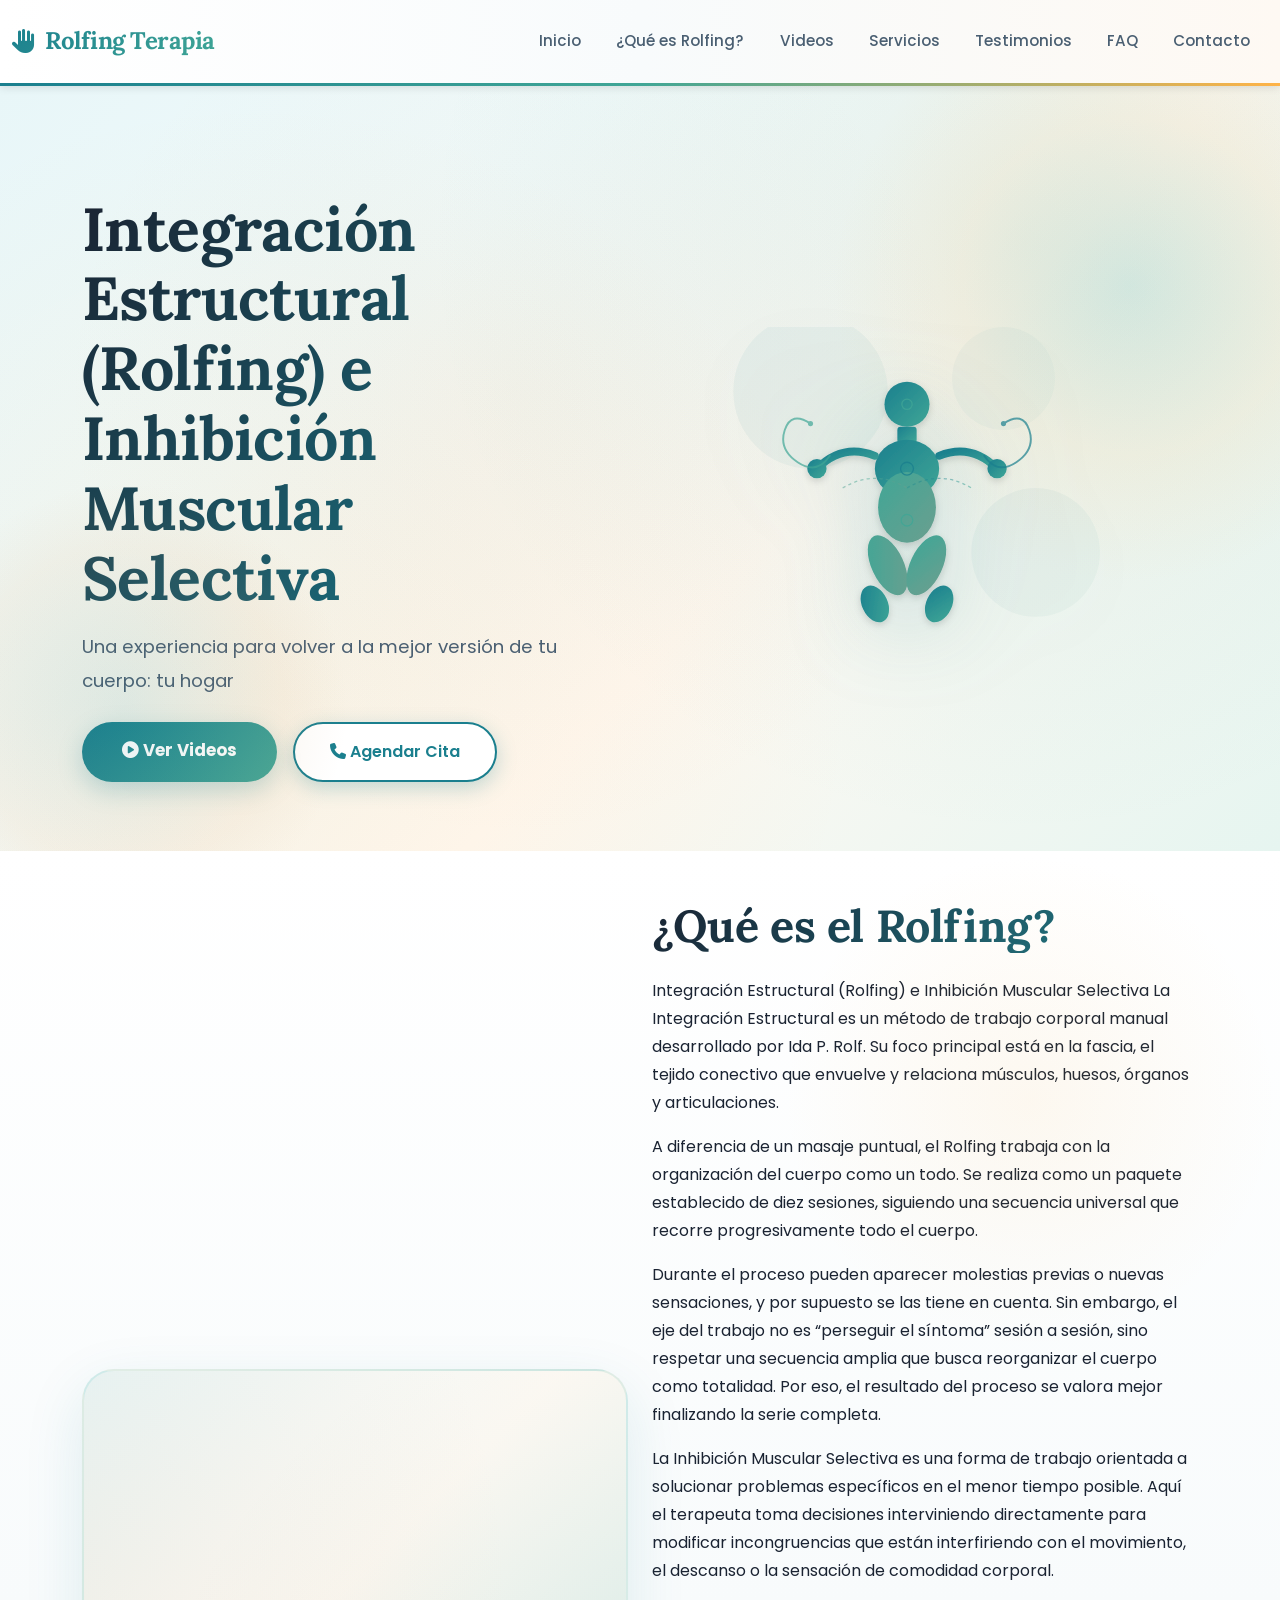
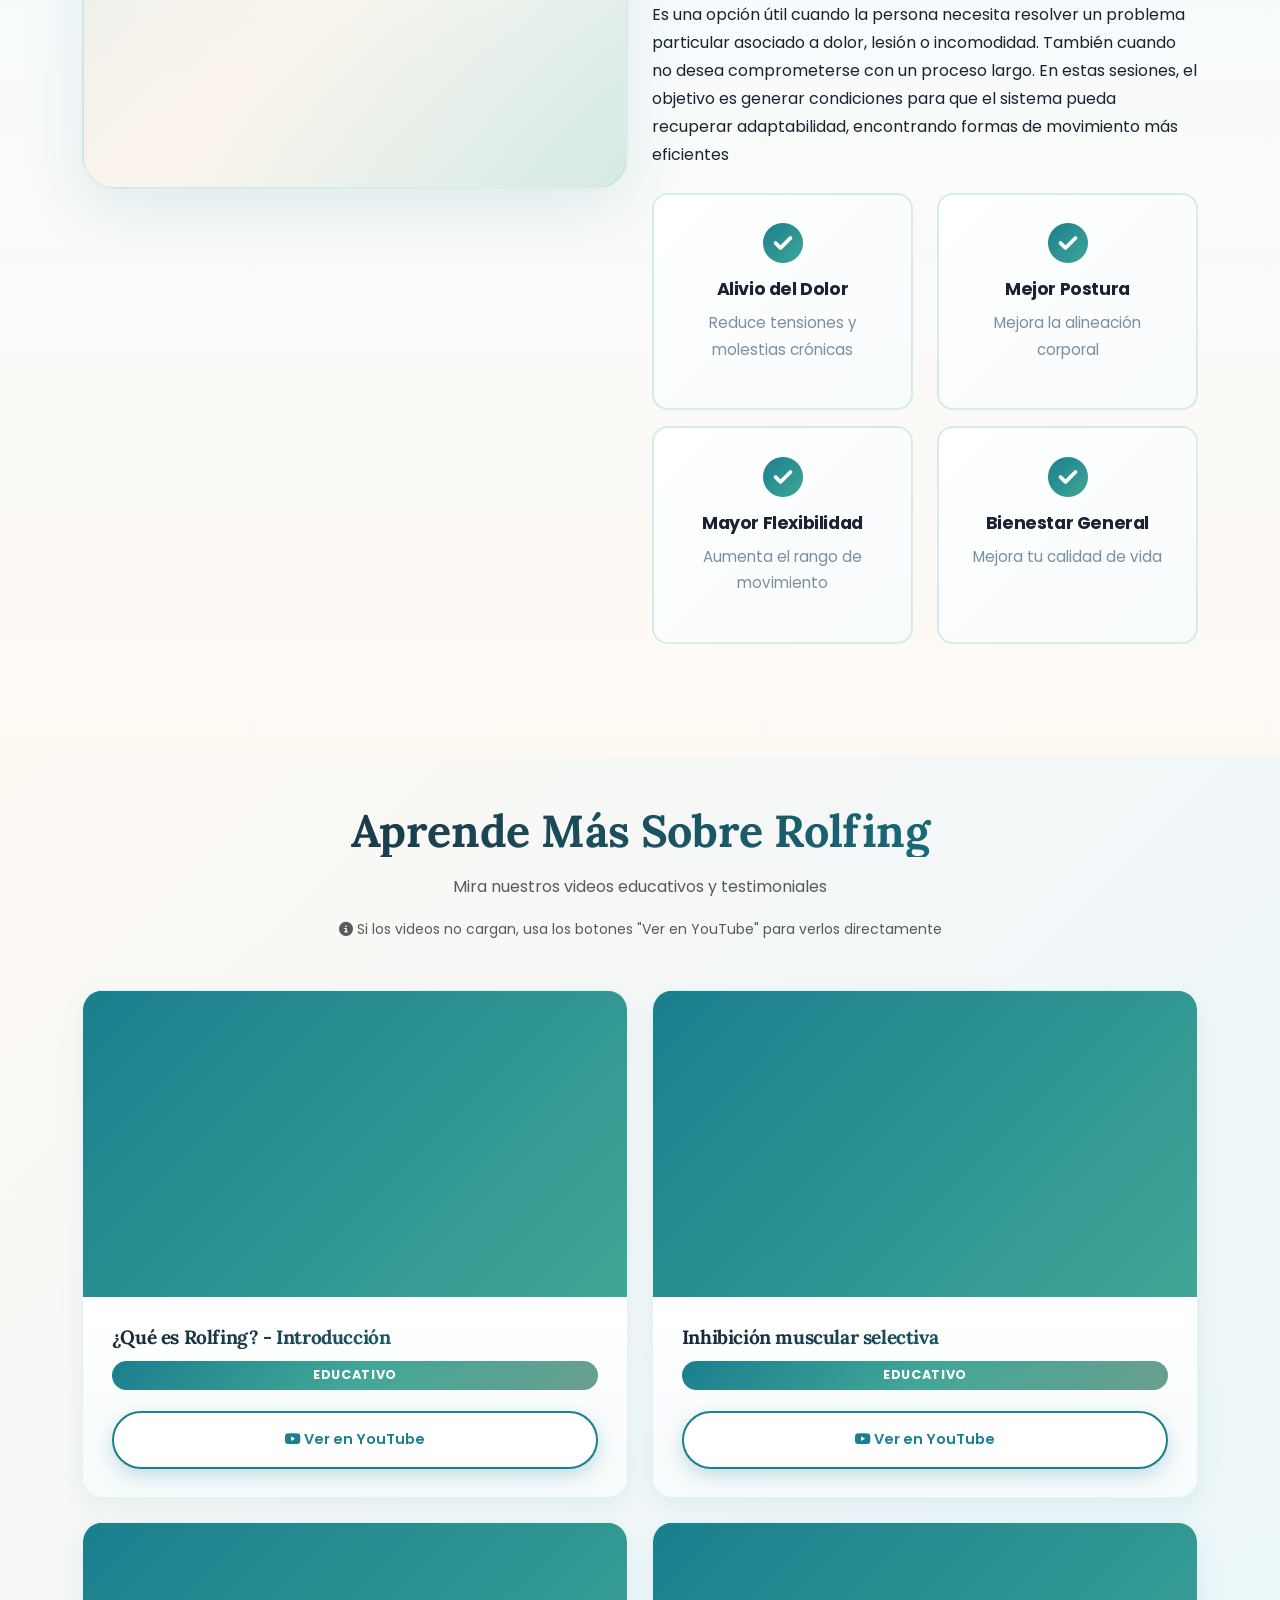
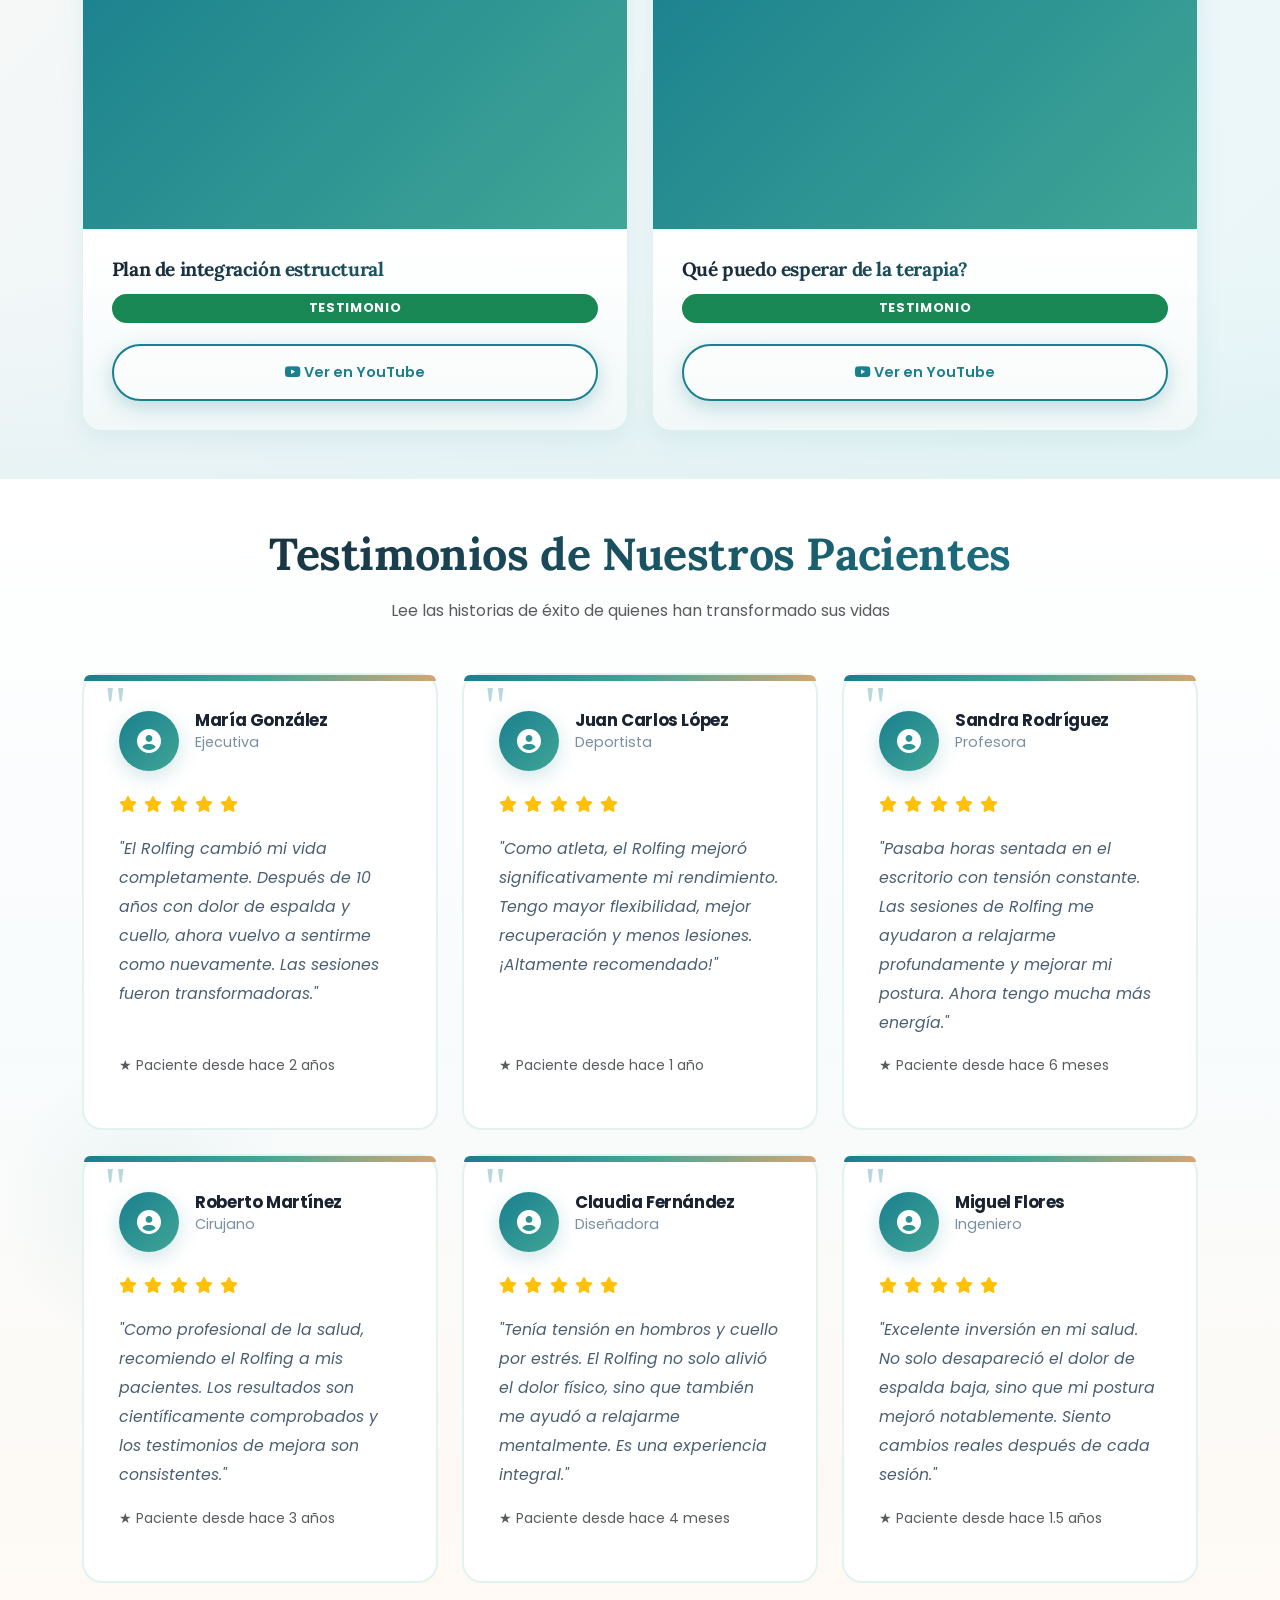
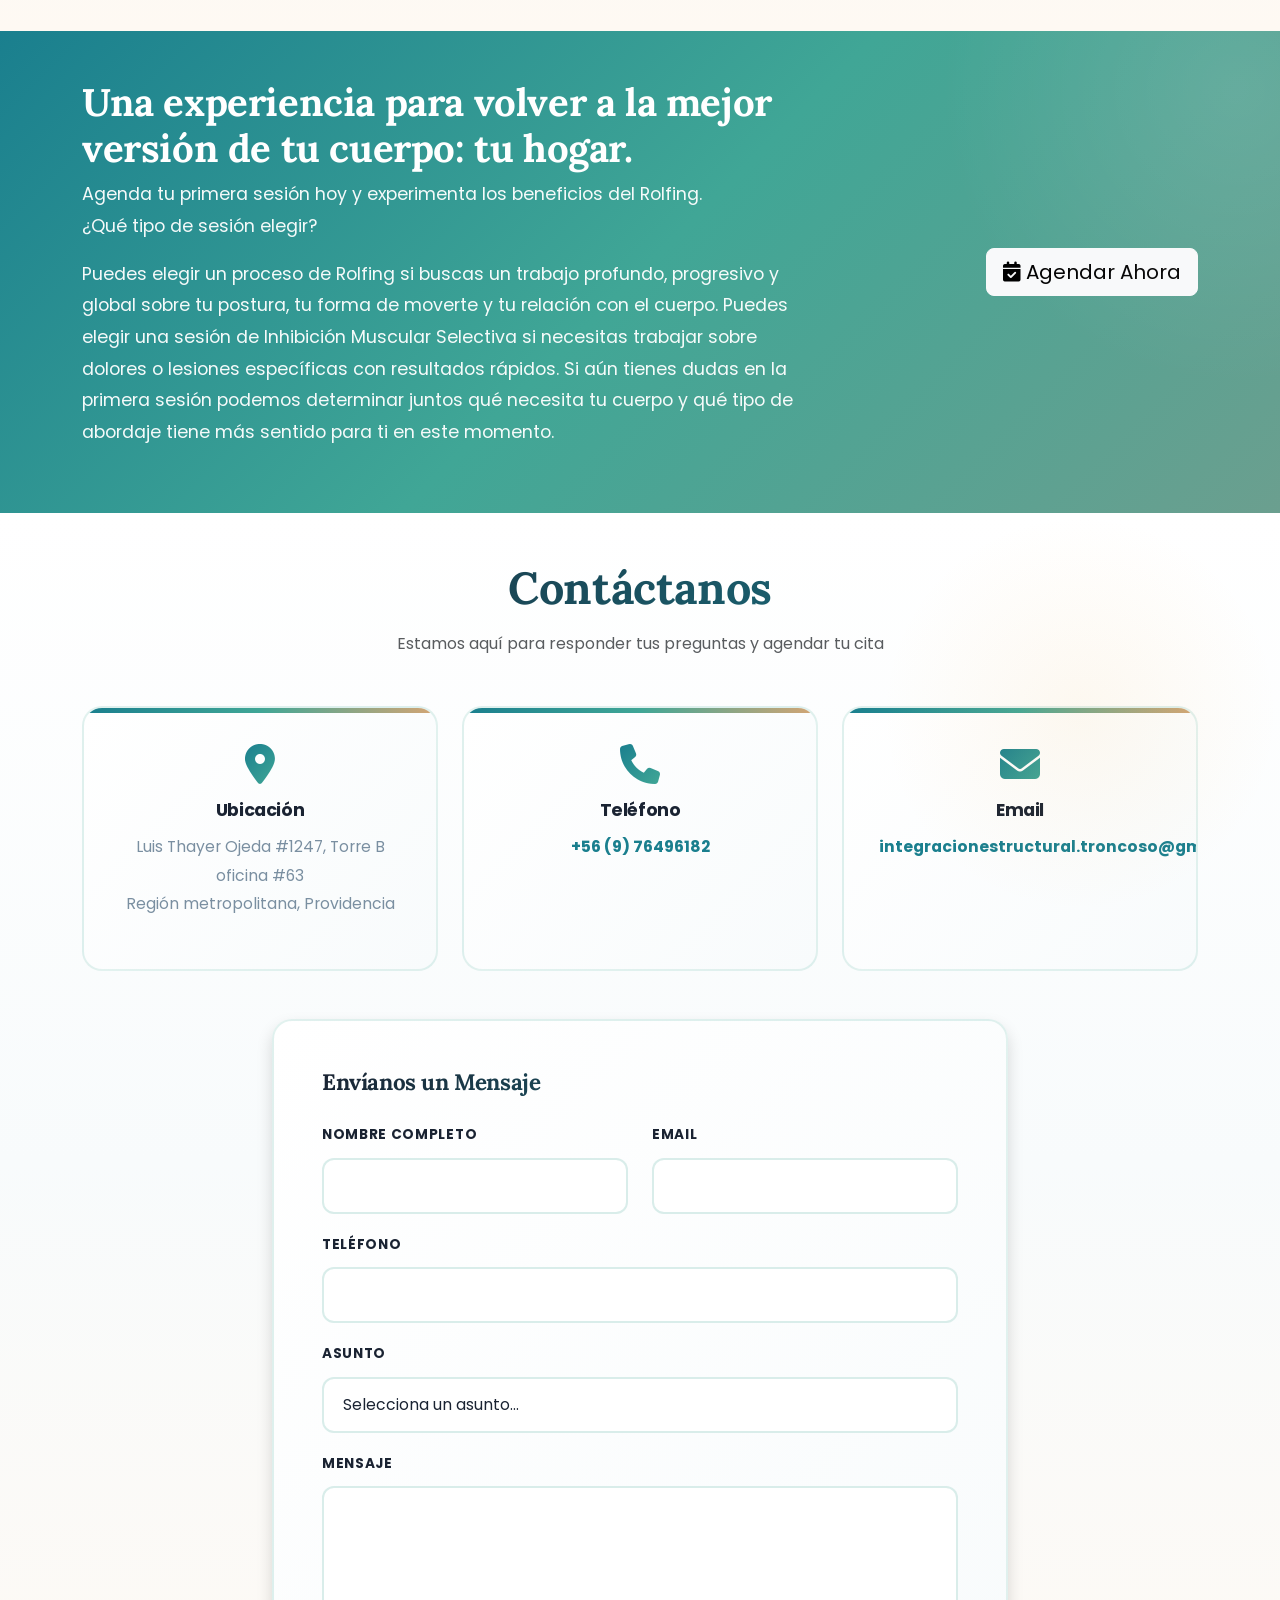
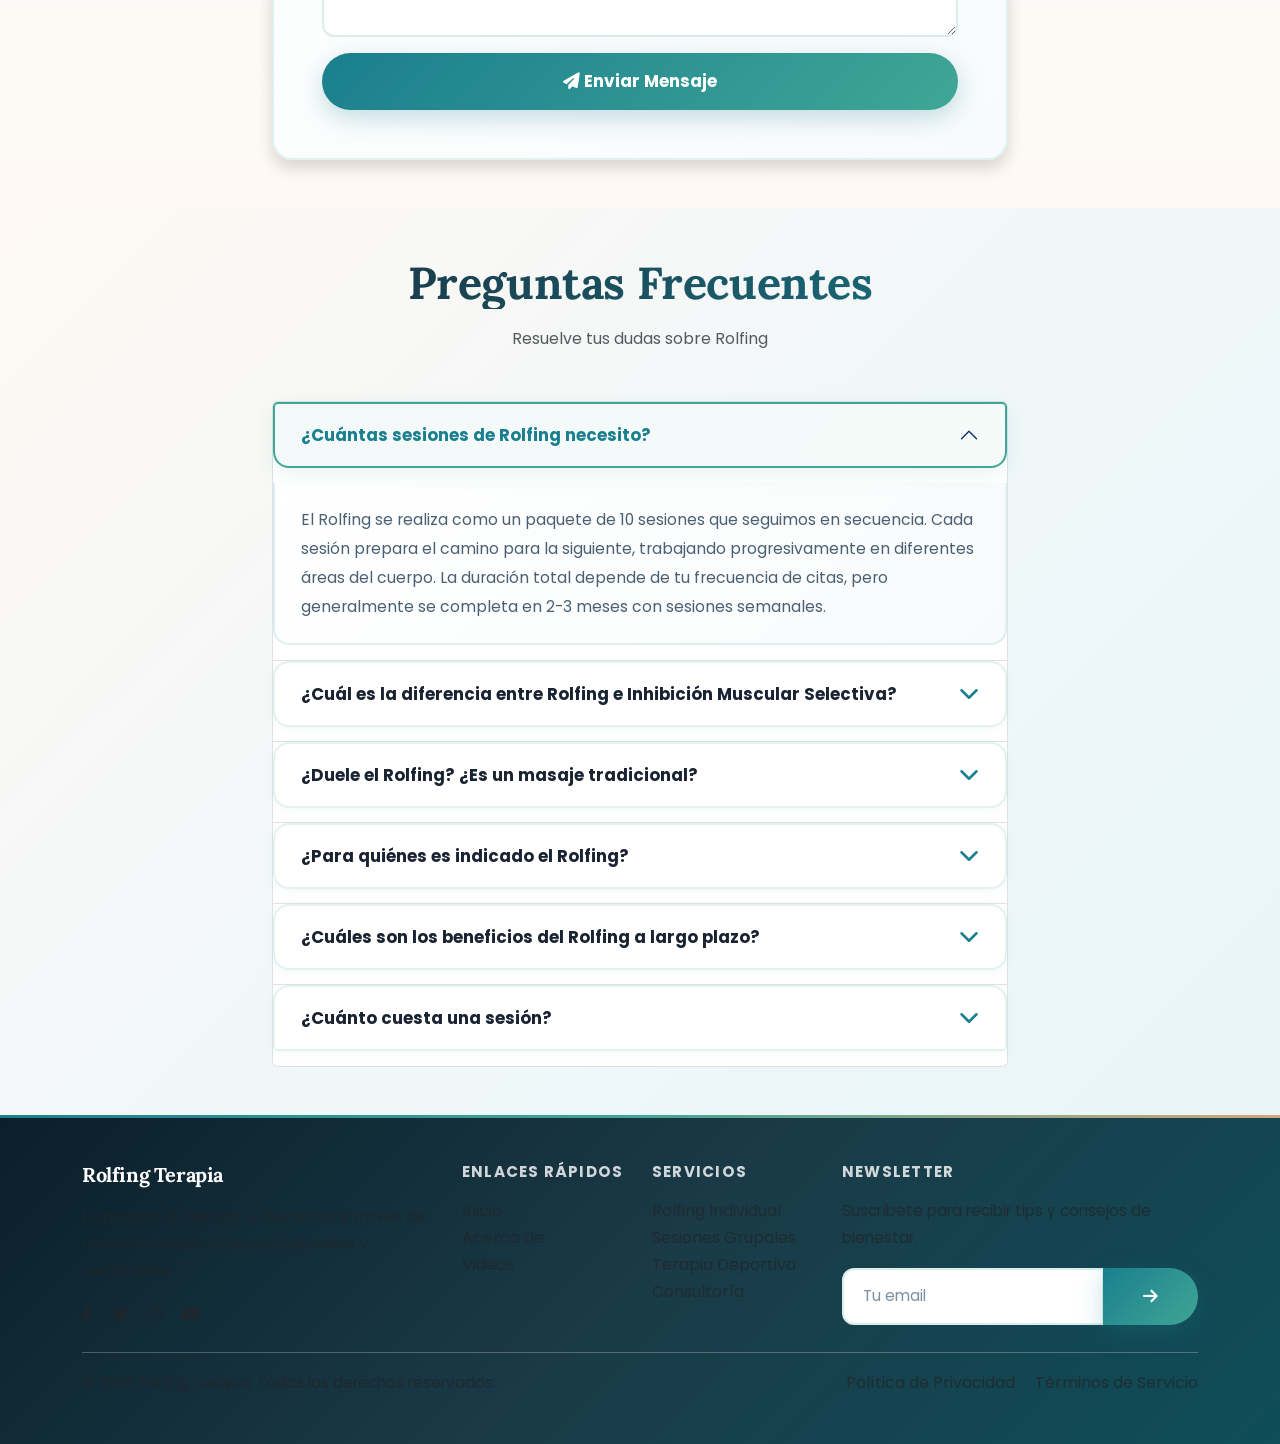
==== commit cbf0f1da: "feat: Add beautiful hero illustration SVG and enhance navbar design - Created custom hero illustrati" ====
--- a/src/main/webapp/index.html
+++ b/src/main/webapp/index.html
@@ -52,9 +52,9 @@
                         </a>
                     </div>
                 </div>
-                <div class="col-lg-6">
-                    <div class="hero-image">
-                        <i class="fas fa-spa"></i>
+                <div class="col-lg-6 d-flex align-items-center justify-content-center">
+                    <div class="hero-image-container">
+                        <img src="img/hero-illustration.svg" alt="Integración Estructural - Rolfing" class="hero-illustration">
                     </div>
                 </div>
             </div>
@@ -137,7 +137,7 @@
                         </div>
                         <div class="card-body">
                             <h5 class="card-title">¿Qué es Rolfing? - Introducción</h5>
-                            <p class="card-text">Descubre los fundamentos del Rolfing y cómo esta terapia puede transformar tu cuerpo. Conoce la historia y los principios científicos detrás de esta técnica revolucionaria.</p>
+<!--                            <p class="card-text">Descubre los fundamentos del Rolfing y cómo esta terapia puede transformar tu cuerpo. Conoce la historia y los principios científicos detrás de esta técnica revolucionaria.</p>-->
                             <div class="badge bg-primary">Educativo</div>
                             <a href="https://www.youtube.com/watch?v=4h0-RhZ12AI" target="_blank" class="btn btn-sm btn-outline-primary mt-2">
                                 <i class="fab fa-youtube"></i> Ver en YouTube
@@ -156,8 +156,9 @@
                                 allowfullscreen></iframe>
                         </div>
                         <div class="card-body">
-                            <h5 class="card-title">Técnicas de Rolfing - Paso a Paso</h5>
-                            <p class="card-text">Explora las diferentes técnicas de manipulación y masaje utilizadas en Rolfing. Aprende cómo nuestros terapeutas trabajan con la fascia para restaurar el equilibrio corporal.</p>
+                            <h5 class="card-title">Inhibición muscular selectiva
+                            </h5>
+<!--                            <p class="card-text">Explora las diferentes técnicas de manipulación y masaje utilizadas en Rolfing. Aprende cómo nuestros terapeutas trabajan con la fascia para restaurar el equilibrio corporal.</p>-->
                             <div class="badge bg-primary">Educativo</div>
                             <a href="https://www.youtube.com/watch?v=ggFzJDgv7dA" target="_blank" class="btn btn-sm btn-outline-primary mt-2">
                                 <i class="fab fa-youtube"></i> Ver en YouTube
@@ -176,8 +177,10 @@
                                 allowfullscreen></iframe>
                         </div>
                         <div class="card-body">
-                            <h5 class="card-title">Testimonio: Recuperación del Dolor de Espalda</h5>
-                            <p class="card-text">Escucha la historia de cómo el Rolfing cambió la vida de una paciente que sufría de dolor crónico de espalda. Sus resultados hablan por sí solos.</p>
+                            <h5 class="card-title">
+                                Plan de integración estructural
+                            </h5>
+<!--                            <p class="card-text">Escucha la historia de cómo el Rolfing cambió la vida de una paciente que sufría de dolor crónico de espalda. Sus resultados hablan por sí solos.</p>-->
                             <div class="badge bg-success">Testimonio</div>
                             <a href="https://www.youtube.com/watch?v=7paArI8qNyw" target="_blank" class="btn btn-sm btn-outline-primary mt-2">
                                 <i class="fab fa-youtube"></i> Ver en YouTube
@@ -196,8 +199,8 @@
                                 allowfullscreen></iframe>
                         </div>
                         <div class="card-body">
-                            <h5 class="card-title">Testimonio: Mejora en la Movilidad</h5>
-                            <p class="card-text">Un atleta nos comparte cómo el Rolfing mejoró su rendimiento y recuperación. Descubre cómo esta terapia beneficia a personas activas.</p>
+                            <h5 class="card-title">Qué puedo esperar de la terapia?</h5>
+<!--                            <p class="card-text">Un atleta nos comparte cómo el Rolfing mejoró su rendimiento y recuperación. Descubre cómo esta terapia beneficia a personas activas.</p>-->
                             <div class="badge bg-success">Testimonio</div>
                             <a href="https://www.youtube.com/watch?v=YhY7R8mDEvk" target="_blank" class="btn btn-sm btn-outline-primary mt-2">
                                 <i class="fab fa-youtube"></i> Ver en YouTube
@@ -628,6 +631,17 @@
 
     <!-- Bootstrap JS -->
     <script src="https://cdn.jsdelivr.net/npm/bootstrap@5.3.0/dist/js/bootstrap.bundle.min.js"></script>
+    <!-- Navbar Scroll Effect -->
+    <script>
+        window.addEventListener('scroll', function() {
+            const navbar = document.querySelector('.navbar');
+            if (window.scrollY > 50) {
+                navbar.classList.add('scrolled');
+            } else {
+                navbar.classList.remove('scrolled');
+            }
+        });
+    </script>
     <!-- YouTube Video Loader Script -->
     <script>
         document.addEventListener('DOMContentLoaded', function() {
--- a/src/main/webapp/css/styles.css
+++ b/src/main/webapp/css/styles.css
@@ -1,13 +1,13 @@
 /* ===================================
    ROLFING WEB PROJECT - PREMIUM DESIGN
-   Diseño cálido y armónico para terapias
+   Diseño cálido, colorido y atractivo para terapias
    Expertise en diseño gráfico y UX
    =================================== */
 
 @import url('https://fonts.googleapis.com/css2?family=Lora:wght@400;500;600;700&family=Poppins:wght@300;400;500;600;700;800&display=swap');
 
 :root {
-    /* Colores cálidos y relajantes */
+    /* Colores vibrantes y cálidos */
     --primary:       #1a7f8e;
     --primary-dark:  #0e4e59;
     --primary-light: #e0f3f6;
@@ -15,6 +15,9 @@
     --accent-light:  #e3f0ed;
     --warmth:        #d4a574;
     --warmth-light:  #f5e6d3;
+    --coral:         #ff6b6b;
+    --peach:         #ffb347;
+    --sage:          #6b9f8f;
     
     /* Textos */
     --text-dark:     #1a2332;
@@ -83,18 +86,27 @@
    NAVBAR - DISEÑO PREMIUM
    =================================== */
 .navbar {
-    background: var(--bg-white) !important;
-    box-shadow: 0 2px 8px rgba(26,127,142,.04);
+    background: linear-gradient(90deg, #ffffff 0%, #f8fbfc 50%, #fef9f3 100%) !important;
+    box-shadow: 0 6px 25px rgba(26,127,142,.12);
     padding: 1rem 0;
     transition: var(--transition);
-    border-bottom: 1px solid rgba(26,127,142,.06);
+    border-bottom: 3px solid;
+    border-image: linear-gradient(90deg, #1a7f8e, #40a696, #ffb347) 1;
+    backdrop-filter: blur(10px);
+}
+
+.navbar.scrolled {
+    box-shadow: 0 8px 35px rgba(26,127,142,.15);
 }
 
 .navbar-brand {
     font-family: 'Lora', serif;
     font-weight: 700;
-    font-size: 1.4rem;
-    color: var(--primary) !important;
+    font-size: 1.5rem;
+    background: linear-gradient(135deg, #1a7f8e, #40a696);
+    -webkit-background-clip: text;
+    -webkit-text-fill-color: transparent;
+    background-clip: text;
     display: flex;
     align-items: center;
     gap: 0.6rem;
@@ -117,9 +129,10 @@
     bottom: 2px;
     left: 1.1rem;
     width: 0;
-    height: 2px;
-    background: var(--accent);
+    height: 3px;
+    background: linear-gradient(90deg, var(--primary), var(--accent));
     transition: width 0.3s ease;
+    border-radius: 2px;
 }
 
 .nav-link:hover {
@@ -131,10 +144,10 @@
 }
 
 /* ===================================
-   HERO SECTION - MEJORADA
+   HERO SECTION - MEJORADA Y COLORIDA
    =================================== */
 .hero-section {
-    background: linear-gradient(135deg, #e8f6f8 0%, #f0fafb 50%, #e6f5f0 100%);
+    background: linear-gradient(135deg, #e8f6f8 0%, #f0fafb 30%, #fef9f3 60%, #e6f5f0 100%);
     min-height: 85vh;
     display: flex;
     align-items: center;
@@ -143,6 +156,7 @@
     overflow: hidden;
 }
 
+/* Patrón decorativo con círculos */
 .hero-section::before {
     content: '';
     position: absolute;
@@ -150,7 +164,7 @@
     right: -150px;
     width: 600px;
     height: 600px;
-    background: radial-gradient(circle, rgba(64,166,150,.12) 0%, transparent 70%);
+    background: radial-gradient(circle, rgba(64,166,150,.15) 0%, rgba(255,179,71,.08) 40%, transparent 70%);
     border-radius: 50%;
     animation: float 8s ease-in-out infinite;
 }
@@ -162,9 +176,19 @@
     left: -100px;
     width: 450px;
     height: 450px;
-    background: radial-gradient(circle, rgba(26,127,142,.08) 0%, transparent 70%);
+    background: radial-gradient(circle, rgba(26,127,142,.1) 0%, rgba(212,165,116,.08) 50%, transparent 70%);
     border-radius: 50%;
     animation: float 10s ease-in-out infinite reverse;
+}
+
+/* Patrón de puntos decorativo */
+.hero-section {
+    background-image: 
+        radial-gradient(circle at 20% 80%, rgba(255,179,71,.1) 0%, transparent 50%),
+        radial-gradient(circle at 80% 20%, rgba(64,166,150,.1) 0%, transparent 50%),
+        radial-gradient(circle at 40% 40%, rgba(212,165,116,.08) 0%, transparent 50%),
+        linear-gradient(135deg, #e8f6f8 0%, #f0fafb 30%, #fef9f3 60%, #e6f5f0 100%);
+    background-size: 100% 100%, 100% 100%, 100% 100%, 100% 100%;
 }
 
 @keyframes float {
@@ -172,48 +196,99 @@
     50% { transform: translateY(20px); }
 }
 
+@keyframes pulse-slow {
+    0%, 100% { opacity: 1; }
+    50% { opacity: 0.8; }
+}
+
+.hero-image-container {
+    width: 100%;
+    max-width: 450px;
+    height: auto;
+    display: flex;
+    align-items: center;
+    justify-content: center;
+    padding: 2rem;
+    position: relative;
+    animation: float 6s ease-in-out infinite;
+}
+
+.hero-illustration {
+    width: 100%;
+    height: auto;
+    max-width: 400px;
+    filter: drop-shadow(0 15px 40px rgba(26,127,142,.2));
+    transition: var(--transition);
+}
+
+.hero-illustration:hover {
+    filter: drop-shadow(0 20px 50px rgba(64,166,150,.25));
+    transform: scale(1.02);
+}
+
 .hero-title {
     font-family: 'Lora', serif;
-    font-size: clamp(2.2rem, 5vw, 3.5rem);
+    font-size: clamp(2.2rem, 5vw, 3.8rem);
     font-weight: 700;
     line-height: 1.15;
     color: var(--text-dark);
     margin-bottom: 1.5rem;
     letter-spacing: -0.6px;
+    background: linear-gradient(135deg, #1a2332, #1a7f8e);
+    -webkit-background-clip: text;
+    -webkit-text-fill-color: transparent;
+    background-clip: text;
 }
 
 .hero-subtitle {
-    font-size: 1.1rem;
+    font-size: 1.15rem;
     color: var(--text-mid);
     margin-bottom: 2.5rem;
-    max-width: 520px;
+    max-width: 540px;
     font-weight: 400;
-    line-height: 1.8;
+    line-height: 1.85;
 }
 
 .btn-primary,
 .btn-outline-primary {
     font-weight: 600;
     font-size: 1rem;
-    padding: 0.9rem 2rem !important;
+    padding: 1rem 2.2rem !important;
     border-radius: 50px;
     transition: var(--transition);
+    box-shadow: 0 6px 20px rgba(26,127,142,.25);
 }
 
 .btn-primary {
     background: linear-gradient(135deg, var(--primary), var(--accent)) !important;
     color: white !important;
-    box-shadow: 0 6px 20px rgba(26,127,142,.25);
+    position: relative;
+    overflow: hidden;
+}
+
+.btn-primary::before {
+    content: '';
+    position: absolute;
+    top: 0;
+    left: -100%;
+    width: 100%;
+    height: 100%;
+    background: linear-gradient(90deg, transparent, rgba(255,255,255,.3), transparent);
+    transition: left 0.6s ease;
+}
+
+.btn-primary:hover::before {
+    left: 100%;
 }
 
 .btn-primary:hover {
     transform: translateY(-3px);
-    box-shadow: 0 10px 30px rgba(26,127,142,.35);
+    box-shadow: 0 12px 35px rgba(26,127,142,.35);
 }
 
 .btn-outline-primary {
     background: white !important;
-    border: 2px solid var(--primary) !important;
+    border: 2.5px solid var(--primary) !important;
     color: var(--primary) !important;
 }
 
@@ -227,40 +302,60 @@
    =================================== */
 .section-title {
     font-family: 'Lora', serif;
-    font-size: clamp(1.8rem, 3.5vw, 2.6rem);
-    font-weight: 700;
-    color: var(--text-dark);
+    font-size: clamp(1.8rem, 3.5vw, 2.8rem);
+    font-weight: 700;
+    background: linear-gradient(135deg, #1a2332, #1a7f8e);
+    -webkit-background-clip: text;
+    -webkit-text-fill-color: transparent;
+    background-clip: text;
     letter-spacing: -0.5px;
     line-height: 1.25;
     margin-bottom: 1.2rem;
 }
 
 .section-subtitle {
-    font-size: 1.05rem;
+    font-size: 1.08rem;
     color: var(--text-mid);
-    max-width: 600px;
+    max-width: 650px;
     margin: 0 auto;
     font-weight: 400;
-    line-height: 1.75;
+    line-height: 1.8;
 }
 
 h2.h2 {
     font-family: 'Lora', serif;
-    font-size: clamp(1.8rem, 3.5vw, 2.6rem);
-    font-weight: 700;
-    color: var(--text-dark);
-}
-
-/* ===================================
-   ACERCA DE ROLFING
+    font-size: clamp(1.8rem, 3.5vw, 2.8rem);
+    font-weight: 700;
+    background: linear-gradient(135deg, #1a2332, #1a7f8e);
+    -webkit-background-clip: text;
+    -webkit-text-fill-color: transparent;
+    background-clip: text;
+}
+
+/* ===================================
+   ACERCA DE ROLFING - COLORIDO
    =================================== */
 #acerca {
-    background: var(--bg-white);
+    background: linear-gradient(180deg, #ffffff 0%, #f8fbfc 50%, #fef9f3 100%);
     padding: 100px 0;
+    position: relative;
+    overflow: hidden;
+}
+
+#acerca::before {
+    content: '';
+    position: absolute;
+    top: 0;
+    right: 0;
+    width: 500px;
+    height: 500px;
+    background: radial-gradient(circle, rgba(255,179,71,.08) 0%, transparent 70%);
+    border-radius: 50%;
+    pointer-events: none;
 }
 
 .feature-image {
-    background: linear-gradient(135deg, var(--primary-light), var(--accent-light));
+    background: linear-gradient(135deg, #e8f6f8 0%, #fef9f3 50%, #e3f0ed 100%);
     border-radius: var(--radius-xl);
     height: 420px;
     display: flex;
@@ -270,66 +365,128 @@
     color: var(--primary);
     position: relative;
     overflow: hidden;
-    box-shadow: var(--shadow-md);
+    box-shadow: 0 20px 60px rgba(26,127,142,.12);
+    border: 2px solid rgba(64,166,150,.15);
+}
+
+.feature-image::before {
+    content: '';
+    position: absolute;
+    top: -50%;
+    right: -50%;
+    width: 200%;
+    height: 200%;
+    background: 
+        radial-gradient(circle at 20% 50%, rgba(212,165,116,.1) 0%, transparent 50%),
+        radial-gradient(circle at 80% 80%, rgba(64,166,150,.1) 0%, transparent 50%);
+    pointer-events: none;
 }
 
 .feature-box {
-    background: white;
-    border: 1px solid var(--border);
+    background: linear-gradient(135deg, #ffffff 0%, #f8fbfc 100%);
+    border: 2px solid rgba(64,166,150,.2);
     border-radius: var(--radius-md);
-    padding: 1.6rem;
+    padding: 1.8rem;
     height: 100%;
     transition: var(--transition);
     text-align: center;
+    position: relative;
+    overflow: hidden;
+}
+
+.feature-box::before {
+    content: '';
+    position: absolute;
+    top: 0;
+    left: 0;
+    right: 0;
+    height: 4px;
+    background: linear-gradient(90deg, var(--primary), var(--accent), var(--warmth));
+    transform: scaleX(0);
+    transform-origin: left;
+    transition: transform 0.4s ease;
+}
+
+.feature-box:hover::before {
+    transform: scaleX(1);
 }
 
 .feature-box:hover {
     border-color: var(--accent);
-    box-shadow: var(--shadow-md);
-    transform: translateY(-6px);
+    box-shadow: 0 15px 40px rgba(64,166,150,.15);
+    transform: translateY(-8px);
+    background: linear-gradient(135deg, #f8fbfc 0%, #fef9f3 100%);
 }
 
 .feature-box i {
-    font-size: 2.2rem;
-    margin-bottom: 0.8rem;
+    font-size: 2.5rem;
+    background: linear-gradient(135deg, var(--primary), var(--accent));
+    -webkit-background-clip: text;
+    -webkit-text-fill-color: transparent;
+    background-clip: text;
+    margin-bottom: 1rem;
 }
 
 .feature-box h5 {
     font-family: 'Poppins', sans-serif;
-    font-size: 1.05rem;
-    font-weight: 600;
+    font-size: 1.1rem;
+    font-weight: 700;
     color: var(--text-dark);
-    margin-bottom: 0.5rem;
+    margin-bottom: 0.6rem;
 }
 
 .feature-box p {
-    font-size: 0.9rem;
+    font-size: 0.95rem;
     color: var(--text-light);
 }
 
 /* ===================================
-   VIDEOS SECTION
+   VIDEOS SECTION - MEJORADA
    =================================== */
 #videos {
-    background: var(--bg-section);
+    background: linear-gradient(135deg, #fef9f3 0%, #f1f7f9 50%, #e8f6f8 100%);
     padding: 100px 0;
+    position: relative;
+    overflow: hidden;
+}
+
+#videos::after {
+    content: '';
+    position: absolute;
+    bottom: 0;
+    left: 0;
+    right: 0;
+    height: 200px;
+    background: linear-gradient(180deg, transparent, rgba(64,166,150,.05));
+    pointer-events: none;
 }
 
 .video-card {
     background: white;
     border-radius: var(--radius-lg);
     overflow: hidden;
-    box-shadow: var(--shadow-sm);
-    border: 1px solid var(--border);
+    box-shadow: 0 8px 25px rgba(26,127,142,.08);
+    border: 1px solid rgba(64,166,150,.15);
     transition: var(--transition);
     height: 100%;
     display: flex;
     flex-direction: column;
+    position: relative;
+}
+
+.video-card::before {
+    content: '';
+    position: absolute;
+    top: 0;
+    left: 0;
+    right: 0;
+    height: 5px;
+    background: linear-gradient(90deg, #1a7f8e, #40a696, #ffb347);
 }
 
 .video-card:hover {
-    transform: translateY(-10px);
-    box-shadow: var(--shadow-lg);
+    transform: translateY(-12px);
+    box-shadow: 0 20px 50px rgba(26,127,142,.15);
 }
 
 .video-container {
@@ -337,7 +494,7 @@
     padding-bottom: 56.25%;
     height: 0;
     overflow: hidden;
-    background: #000;
+    background: linear-gradient(135deg, #1a7f8e, #40a696);
 }
 
 .video-container iframe {
@@ -354,11 +511,12 @@
     flex: 1;
     display: flex;
     flex-direction: column;
+    background: linear-gradient(180deg, #ffffff 0%, #f8fbfc 100%);
 }
 
 .video-card .card-title {
     font-family: 'Lora', serif;
-    font-size: 1.15rem;
+    font-size: 1.2rem;
     font-weight: 700;
     margin-bottom: 0.8rem;
     color: var(--text-dark);
@@ -369,41 +527,71 @@
     color: var(--text-light);
     margin-bottom: 1rem;
     flex: 1;
-    line-height: 1.7;
+    line-height: 1.75;
 }
 
 .badge {
     font-size: 0.8rem;
-    font-weight: 600;
-    padding: 0.4rem 0.9rem;
+    font-weight: 700;
+    padding: 0.5rem 1rem;
     border-radius: 50px;
     display: inline-block;
     margin-bottom: 0.8rem;
+    text-transform: uppercase;
+    letter-spacing: 0.05em;
+}
+
+.bg-primary {
+    background: linear-gradient(135deg, var(--primary), var(--accent)) !important;
 }
 
 .btn-sm {
     font-size: 0.9rem;
-    padding: 0.5rem 1rem;
+    padding: 0.6rem 1.2rem;
     margin-top: auto;
-}
-
-/* ===================================
-   TESTIMONIOS - MEJORADOS
+    border-radius: 50px;
+    font-weight: 600;
+    transition: var(--transition);
+}
+
+.btn-outline-primary {
+    border: 2px solid var(--primary) !important;
+}
+
+.btn-outline-primary:hover {
+    background: var(--primary) !important;
+    color: white !important;
+}
+
+/* ===================================
+   TESTIMONIOS - MEJORADOS Y COLORIDOS
    =================================== */
 #testimonios {
-    background: var(--bg-white);
+    background: linear-gradient(180deg, #ffffff 0%, #f8fbfc 50%, #fef9f3 100%);
     padding: 100px 0;
+    position: relative;
+}
+
+#testimonios::before {
+    content: '';
+    position: absolute;
+    top: 50%;
+    left: 0;
+    width: 300px;
+    height: 300px;
+    background: radial-gradient(circle, rgba(64,166,150,.08) 0%, transparent 70%);
+    border-radius: 50%;
 }
 
 .testimonial-card {
     background: white;
-    border: 1px solid var(--border);
+    border: 2px solid rgba(64,166,150,.15);
     border-radius: var(--radius-lg);
-    padding: 2rem;
+    padding: 2.2rem;
     height: 100%;
     position: relative;
     transition: var(--transition);
-    overflow: hidden;
+    overflow: visible;
     display: flex;
     flex-direction: column;
 }
@@ -414,14 +602,26 @@
     top: 0;
     left: 0;
     right: 0;
-    height: 4px;
-    background: linear-gradient(90deg, var(--primary), var(--accent));
+    height: 6px;
+    background: linear-gradient(90deg, var(--primary), var(--accent), var(--warmth));
+    border-radius: var(--radius-lg) var(--radius-lg) 0 0;
+}
+
+.testimonial-card::after {
+    content: '"';
+    position: absolute;
+    top: -15px;
+    left: 20px;
+    font-size: 3.5rem;
+    color: var(--primary);
+    font-family: Georgia, serif;
+    opacity: 0.3;
 }
 
 .testimonial-card:hover {
     border-color: var(--accent);
-    box-shadow: var(--shadow-md);
-    transform: translateY(-8px);
+    box-shadow: 0 15px 45px rgba(64,166,150,.2);
+    transform: translateY(-10px);
 }
 
 .testimonial-header {
@@ -429,25 +629,27 @@
     align-items: center;
     gap: 1rem;
     margin-bottom: 1.2rem;
+    z-index: 1;
 }
 
 .avatar {
-    width: 56px;
-    height: 56px;
+    width: 60px;
+    height: 60px;
     border-radius: 50%;
     background: linear-gradient(135deg, var(--primary), var(--accent));
     display: flex;
     align-items: center;
     justify-content: center;
     color: white;
-    font-size: 1.3rem;
+    font-size: 1.5rem;
     flex-shrink: 0;
+    box-shadow: 0 6px 20px rgba(26,127,142,.2);
 }
 
 .testimonial-header h5 {
     font-family: 'Poppins', sans-serif;
-    font-size: 1rem;
-    font-weight: 600;
+    font-size: 1.05rem;
+    font-weight: 700;
     color: var(--text-dark);
     margin: 0;
 }
@@ -461,40 +663,51 @@
     margin-bottom: 1rem;
 }
 
+.stars i {
+    color: #ffb347;
+    margin-right: 0.2rem;
+}
+
 .testimonial-text {
-    font-size: 0.95rem;
+    font-size: 0.98rem;
     color: var(--text-mid);
-    line-height: 1.8;
+    line-height: 1.85;
     font-style: italic;
     flex: 1;
 }
 
 /* ===================================
-   FAQ SECTION - NUEVA
+   FAQ SECTION - COLORIDA
    =================================== */
 #faq {
-    background: var(--bg-section);
+    background: linear-gradient(135deg, #fef9f3 0%, #f1f7f9 50%, #e8f6f8 100%);
     padding: 100px 0;
+    position: relative;
 }
 
 .accordion-button {
     font-family: 'Poppins', sans-serif;
-    font-size: 1rem;
-    font-weight: 600;
+    font-size: 1.05rem;
+    font-weight: 700;
     color: var(--text-dark);
     background: white;
-    border: 1px solid var(--border);
+    border: 2px solid rgba(64,166,150,.15);
     border-radius: var(--radius-md);
-    padding: 1.1rem 1.5rem;
-    margin-bottom: 0.75rem;
-    transition: var(--transition);
+    padding: 1.3rem 1.6rem;
+    margin-bottom: 0.9rem;
+    transition: var(--transition);
+    box-shadow: 0 2px 10px rgba(26,127,142,.05);
+}
+
+.accordion-button:hover:not(.collapsed) {
+    border-color: var(--accent);
 }
 
 .accordion-button:not(.collapsed) {
-    background: var(--primary-light);
+    background: linear-gradient(135deg, rgba(26,127,142,.05), rgba(64,166,150,.05));
     color: var(--primary);
-    box-shadow: none;
-    border-color: var(--primary);
+    box-shadow: 0 6px 20px rgba(64,166,150,.12);
+    border-color: var(--accent);
 }
 
 .accordion-button::after {
@@ -502,63 +715,94 @@
 }
 
 .accordion-body {
-    font-size: 0.95rem;
+    font-size: 0.98rem;
     color: var(--text-mid);
-    line-height: 1.8;
-    padding: 1.2rem 1.5rem;
-    background: white;
-    border: 1px solid var(--border);
+    line-height: 1.85;
+    padding: 1.4rem 1.6rem;
+    background: linear-gradient(135deg, #ffffff 0%, #f8fbfc 100%);
+    border: 2px solid rgba(64,166,150,.15);
     border-top: none;
     border-radius: 0 0 var(--radius-md) var(--radius-md);
-}
-
-/* ===================================
-   CONTACT SECTION
+    margin-bottom: 0.9rem;
+}
+
+/* ===================================
+   CONTACT SECTION - MEJORADA
    =================================== */
 #contacto {
-    background: var(--bg-section);
+    background: linear-gradient(180deg, #ffffff 0%, #f8fbfc 50%, #fef9f3 100%);
     padding: 100px 0;
+    position: relative;
+}
+
+#contacto::after {
+    content: '';
+    position: absolute;
+    top: 0;
+    right: 0;
+    width: 400px;
+    height: 400px;
+    background: radial-gradient(circle, rgba(255,179,71,.08) 0%, transparent 70%);
+    border-radius: 50%;
+    pointer-events: none;
 }
 
 .contact-card {
-    background: white;
-    border: 1px solid var(--border);
+    background: linear-gradient(135deg, #ffffff 0%, #f8fbfc 100%);
+    border: 2px solid rgba(64,166,150,.15);
     border-radius: var(--radius-lg);
-    padding: 2rem;
+    padding: 2.2rem;
     text-align: center;
     height: 100%;
     transition: var(--transition);
+    position: relative;
+    overflow: hidden;
+}
+
+.contact-card::before {
+    content: '';
+    position: absolute;
+    top: 0;
+    left: 0;
+    right: 0;
+    height: 5px;
+    background: linear-gradient(90deg, var(--primary), var(--accent), var(--warmth));
 }
 
 .contact-card:hover {
     border-color: var(--accent);
-    box-shadow: var(--shadow-md);
-    transform: translateY(-8px);
+    box-shadow: 0 15px 45px rgba(64,166,150,.15);
+    transform: translateY(-10px);
 }
 
 .contact-card i {
-    font-size: 2.2rem;
-    color: var(--primary);
+    font-size: 2.5rem;
+    background: linear-gradient(135deg, var(--primary), var(--accent));
+    -webkit-background-clip: text;
+    -webkit-text-fill-color: transparent;
+    background-clip: text;
     margin-bottom: 1rem;
 }
 
 .contact-card h5 {
     font-family: 'Poppins', sans-serif;
-    font-size: 1.05rem;
-    font-weight: 600;
+    font-size: 1.1rem;
+    font-weight: 700;
     color: var(--text-dark);
     margin-bottom: 0.8rem;
 }
 
 .contact-card p {
-    font-size: 0.95rem;
+    font-size: 0.98rem;
     color: var(--text-light);
+    line-height: 1.8;
 }
 
 .contact-card a {
     color: var(--primary);
-    font-weight: 600;
-    transition: var(--transition);
+    font-weight: 700;
+    transition: var(--transition);
+    text-decoration: none;
 }
 
 .contact-card a:hover {
@@ -566,9 +810,10 @@
 }
 
 .card {
-    border: 1px solid var(--border);
+    border: 2px solid rgba(64,166,150,.15);
     border-radius: var(--radius-lg);
-    box-shadow: var(--shadow-sm);
+    box-shadow: 0 10px 30px rgba(26,127,142,.08);
+    background: linear-gradient(135deg, #ffffff 0%, #f8fbfc 100%);
 }
 
 .card-body {
@@ -577,27 +822,33 @@
 
 .card-title {
     font-family: 'Lora', serif;
-    font-size: 1.35rem;
+    font-size: 1.4rem;
+    font-weight: 700;
+    background: linear-gradient(135deg, #1a2332, #1a7f8e);
+    -webkit-background-clip: text;
+    -webkit-text-fill-color: transparent;
+    background-clip: text;
+    margin-bottom: 1.2rem;
+}
+
+.form-label {
+    font-size: 0.95rem;
     font-weight: 700;
     color: var(--text-dark);
-    margin-bottom: 1rem;
-}
-
-.form-label {
-    font-size: 0.9rem;
-    font-weight: 600;
-    color: var(--text-dark);
-    margin-bottom: 0.6rem;
+    margin-bottom: 0.7rem;
+    text-transform: uppercase;
+    letter-spacing: 0.05em;
+    font-size: 0.85rem;
 }
 
 .form-control,
 .form-select {
-    border: 1.5px solid var(--border);
+    border: 2px solid rgba(64,166,150,.2);
     border-radius: var(--radius-sm);
-    padding: 0.8rem 1.1rem;
-    font-size: 0.95rem;
+    padding: 0.9rem 1.2rem;
+    font-size: 0.98rem;
     color: var(--text-dark);
-    background: var(--bg-soft);
+    background: white;
     transition: var(--transition);
     font-family: 'Poppins', sans-serif;
 }
@@ -605,63 +856,96 @@
 .form-control:focus,
 .form-select:focus {
     border-color: var(--primary);
-    box-shadow: 0 0 0 3px rgba(26,127,142,.1);
+    box-shadow: 0 0 0 4px rgba(26,127,142,.1);
     background: white;
     outline: none;
 }
 
 .form-control::placeholder {
     color: var(--text-light);
-    font-size: 0.9rem;
+    font-size: 0.95rem;
 }
 
 .btn-primary {
     background: linear-gradient(135deg, var(--primary), var(--accent)) !important;
     border: none;
     font-weight: 700;
-    font-size: 1rem;
-    padding: 0.95rem 2rem !important;
+    font-size: 1.05rem;
+    padding: 1rem 2.5rem !important;
     border-radius: 50px;
-    box-shadow: 0 6px 20px rgba(26,127,142,.2);
-    transition: var(--transition);
+    box-shadow: 0 8px 25px rgba(26,127,142,.25);
+    transition: var(--transition);
+    color: white !important;
 }
 
 .btn-primary:hover {
-    transform: translateY(-3px);
-    box-shadow: 0 10px 30px rgba(26,127,142,.3);
-}
-
-/* ===================================
-   CTA SECTION
+    transform: translateY(-4px);
+    box-shadow: 0 12px 40px rgba(26,127,142,.35);
+}
+
+.btn-primary:disabled {
+    opacity: 0.7;
+    cursor: not-allowed;
+    transform: none;
+}
+
+/* ===================================
+   CTA SECTION - COLORIDA
    =================================== */
 .bg-primary {
-    background: linear-gradient(135deg, var(--primary) 0%, var(--accent) 100%) !important;
+    background: linear-gradient(135deg, #1a7f8e 0%, #40a696 50%, #6b9f8f 100%) !important;
+    position: relative;
+    overflow: hidden;
+}
+
+.bg-primary::before {
+    content: '';
+    position: absolute;
+    top: -50%;
+    right: -20%;
+    width: 600px;
+    height: 600px;
+    background: radial-gradient(circle, rgba(255,255,255,.1) 0%, transparent 70%);
+    border-radius: 50%;
 }
 
 .bg-primary h3 {
     font-family: 'Lora', serif;
-    font-size: clamp(1.6rem, 3vw, 2.2rem);
+    font-size: clamp(1.8rem, 3.5vw, 2.4rem);
     font-weight: 700;
     color: white;
     margin-bottom: 0.8rem;
 }
 
 .bg-primary p {
-    color: rgba(255, 255, 255, 0.9);
-    font-size: 1.05rem;
-}
-
-/* ===================================
-   FOOTER
+    color: rgba(255, 255, 255, 0.95);
+    font-size: 1.1rem;
+    line-height: 1.8;
+}
+
+/* ===================================
+   FOOTER - ELEGANTE Y COLORIDO
    =================================== */
 footer {
-    background: linear-gradient(135deg, #0e1f2a 0%, #1a3a47 100%) !important;
+    background: linear-gradient(135deg, #0a1f2a 0%, #1a3a47 50%, #0e4e59 100%) !important;
     padding: 70px 0 0 !important;
+    position: relative;
+    overflow: hidden;
+}
+
+footer::before {
+    content: '';
+    position: absolute;
+    top: 0;
+    left: 0;
+    right: 0;
+    height: 3px;
+    background: linear-gradient(90deg, var(--primary), var(--accent), var(--warmth));
 }
 
 footer h5 {
     font-family: 'Lora', serif;
-    font-size: 1.2rem;
+    font-size: 1.25rem;
     font-weight: 700;
     color: white;
     margin-bottom: 1rem;
@@ -671,35 +955,38 @@
     font-family: 'Poppins', sans-serif;
     font-size: 0.95rem;
     font-weight: 700;
-    color: rgba(255, 255, 255, 0.7);
+    color: rgba(255, 255, 255, 0.8);
     margin-bottom: 1rem;
     text-transform: uppercase;
-    letter-spacing: 0.05em;
+    letter-spacing: 0.08em;
 }
 
 footer p {
-    font-size: 0.9rem;
-    color: rgba(255, 255, 255, 0.6);
+    font-size: 0.95rem;
+    color: rgba(255, 255, 255, 0.7);
     line-height: 1.8;
 }
 
 footer a {
-    color: rgba(255, 255, 255, 0.6);
-    transition: var(--transition);
+    color: rgba(255, 255, 255, 0.7);
+    transition: var(--transition);
+    text-decoration: none;
 }
 
 footer a:hover {
     color: var(--accent);
+    text-decoration: none;
 }
 
 .footer-bottom {
     border-top: 1px solid rgba(255, 255, 255, 0.1);
-    padding: 1.5rem 0;
+    padding: 2rem 0;
     margin-top: 3rem;
 }
 
 .footer-bottom p {
-    font-size: 0.85rem;
+    font-size: 0.9rem;
+    color: rgba(255, 255, 255, 0.5);
 }
 
 /* ===================================
@@ -714,6 +1001,11 @@
     .section-title {
         font-size: 1.8rem;
     }
+    
+    #acerca::before {
+        width: 300px;
+        height: 300px;
+    }
 }
 
 @media (max-width: 767px) {
@@ -732,6 +1024,15 @@
     
     .hero-subtitle {
         font-size: 1rem;
+    }
+    
+    .feature-image {
+        height: 300px;
+        font-size: 5rem;
+    }
+    
+    .contact-card {
+        padding: 1.5rem;
     }
 }
 
@@ -772,3 +1073,12 @@
 .fade-in {
     animation: fadeInUp 0.6s ease forwards;
 }
+
+@keyframes shimmer {
+    0% {
+        background-position: -1000px 0;
+    }
+    100% {
+        background-position: 1000px 0;
+    }
+}
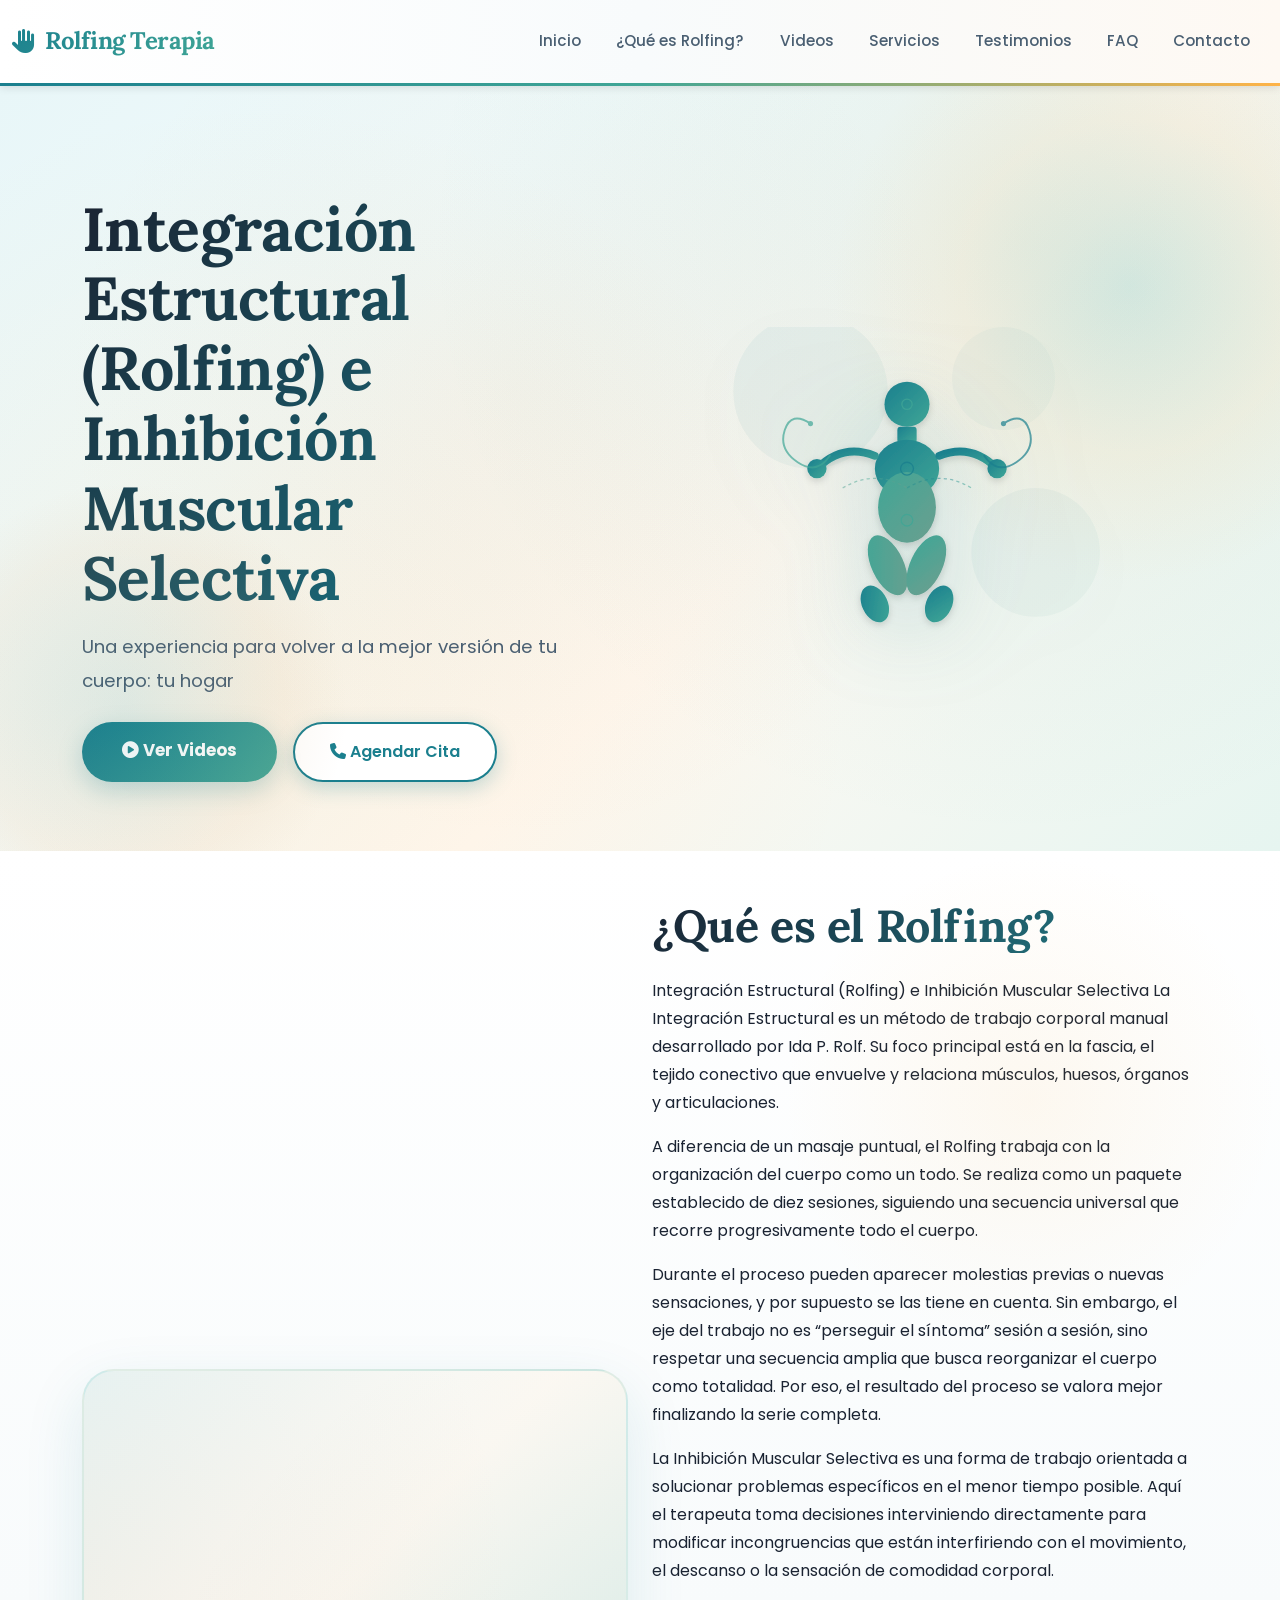
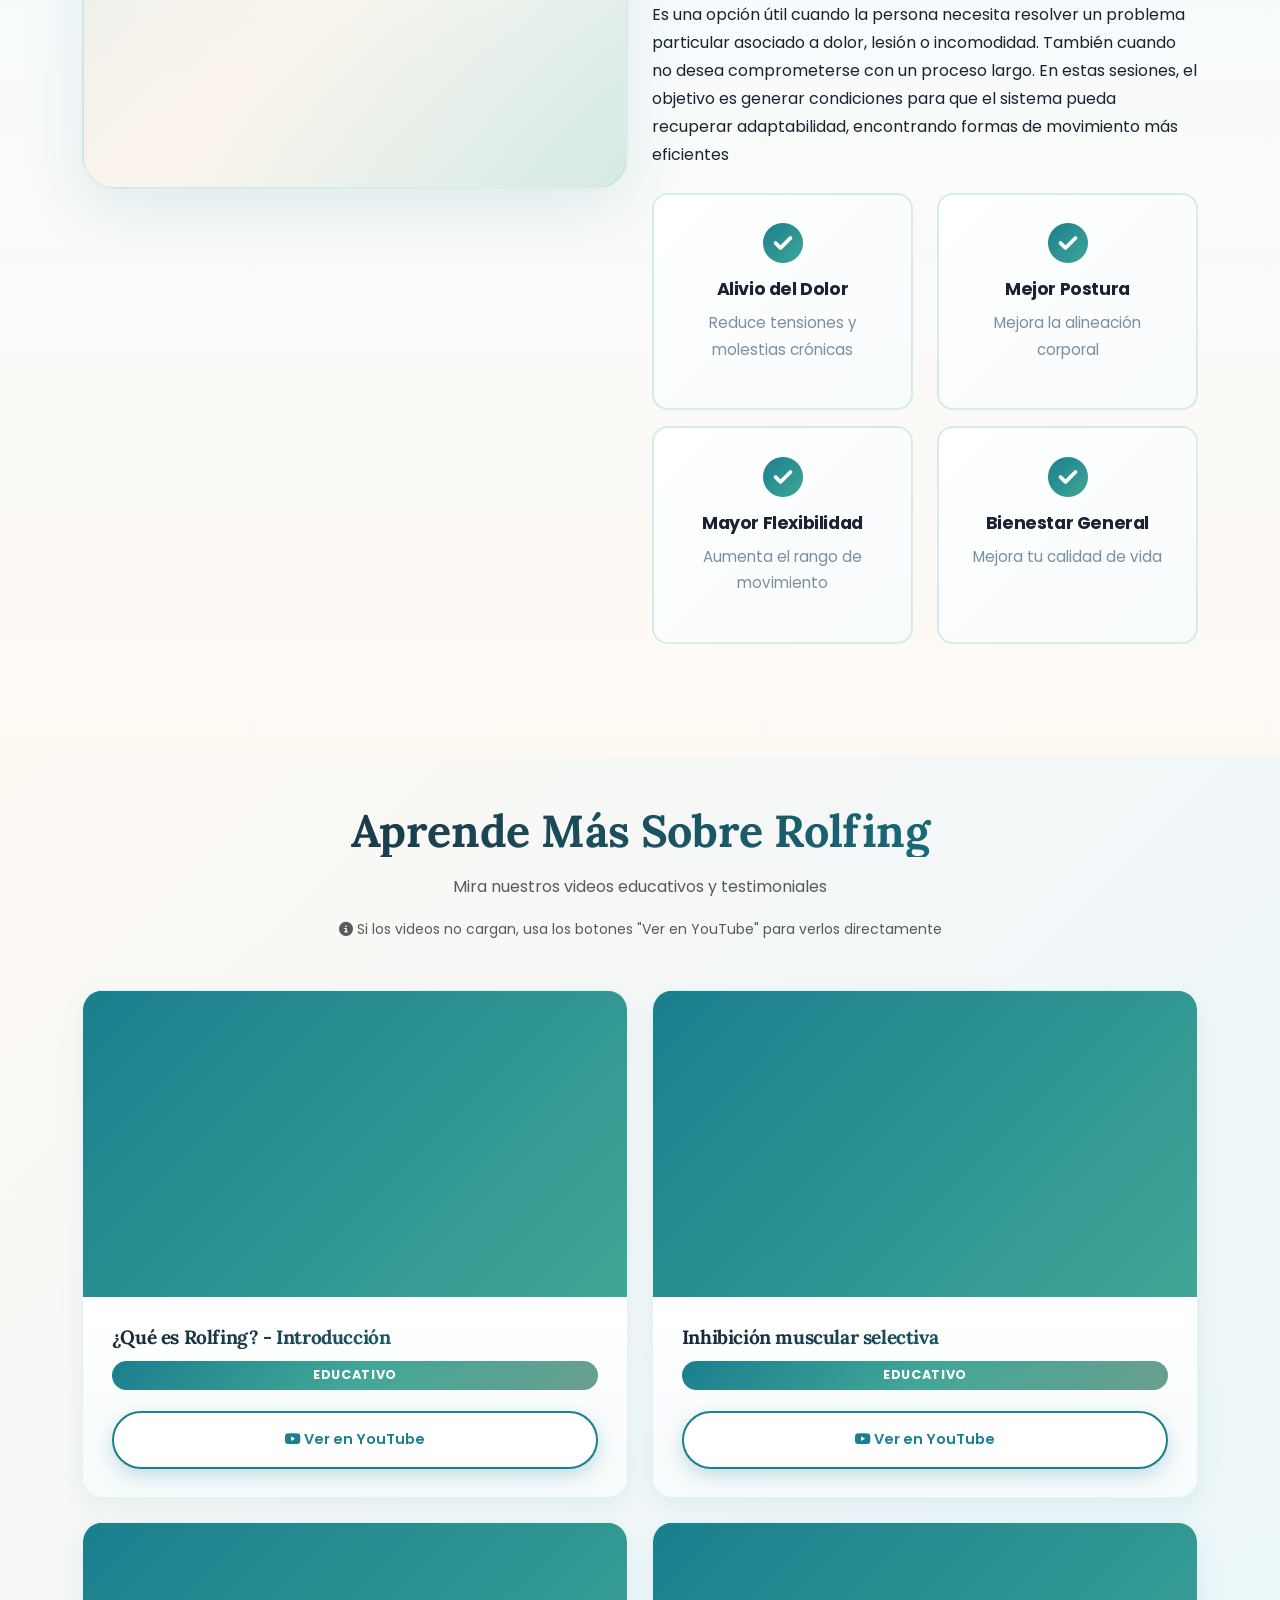
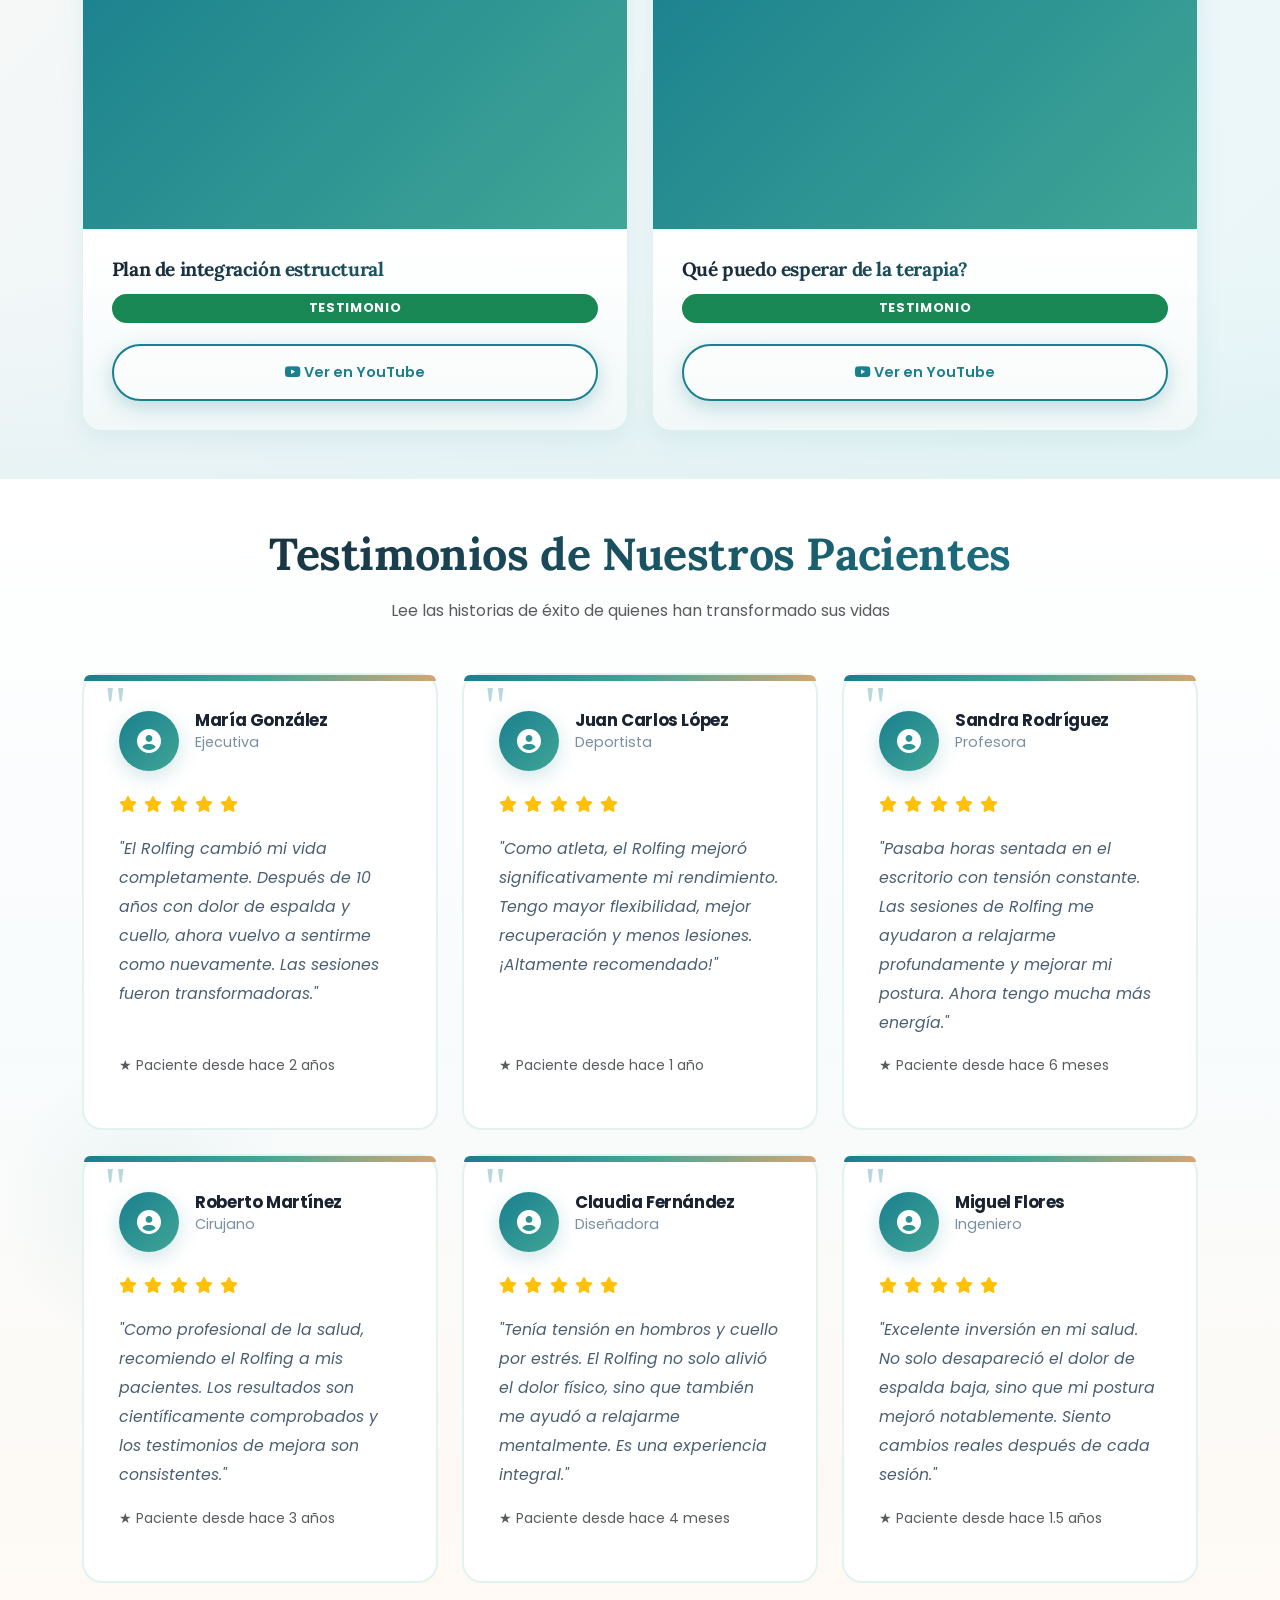
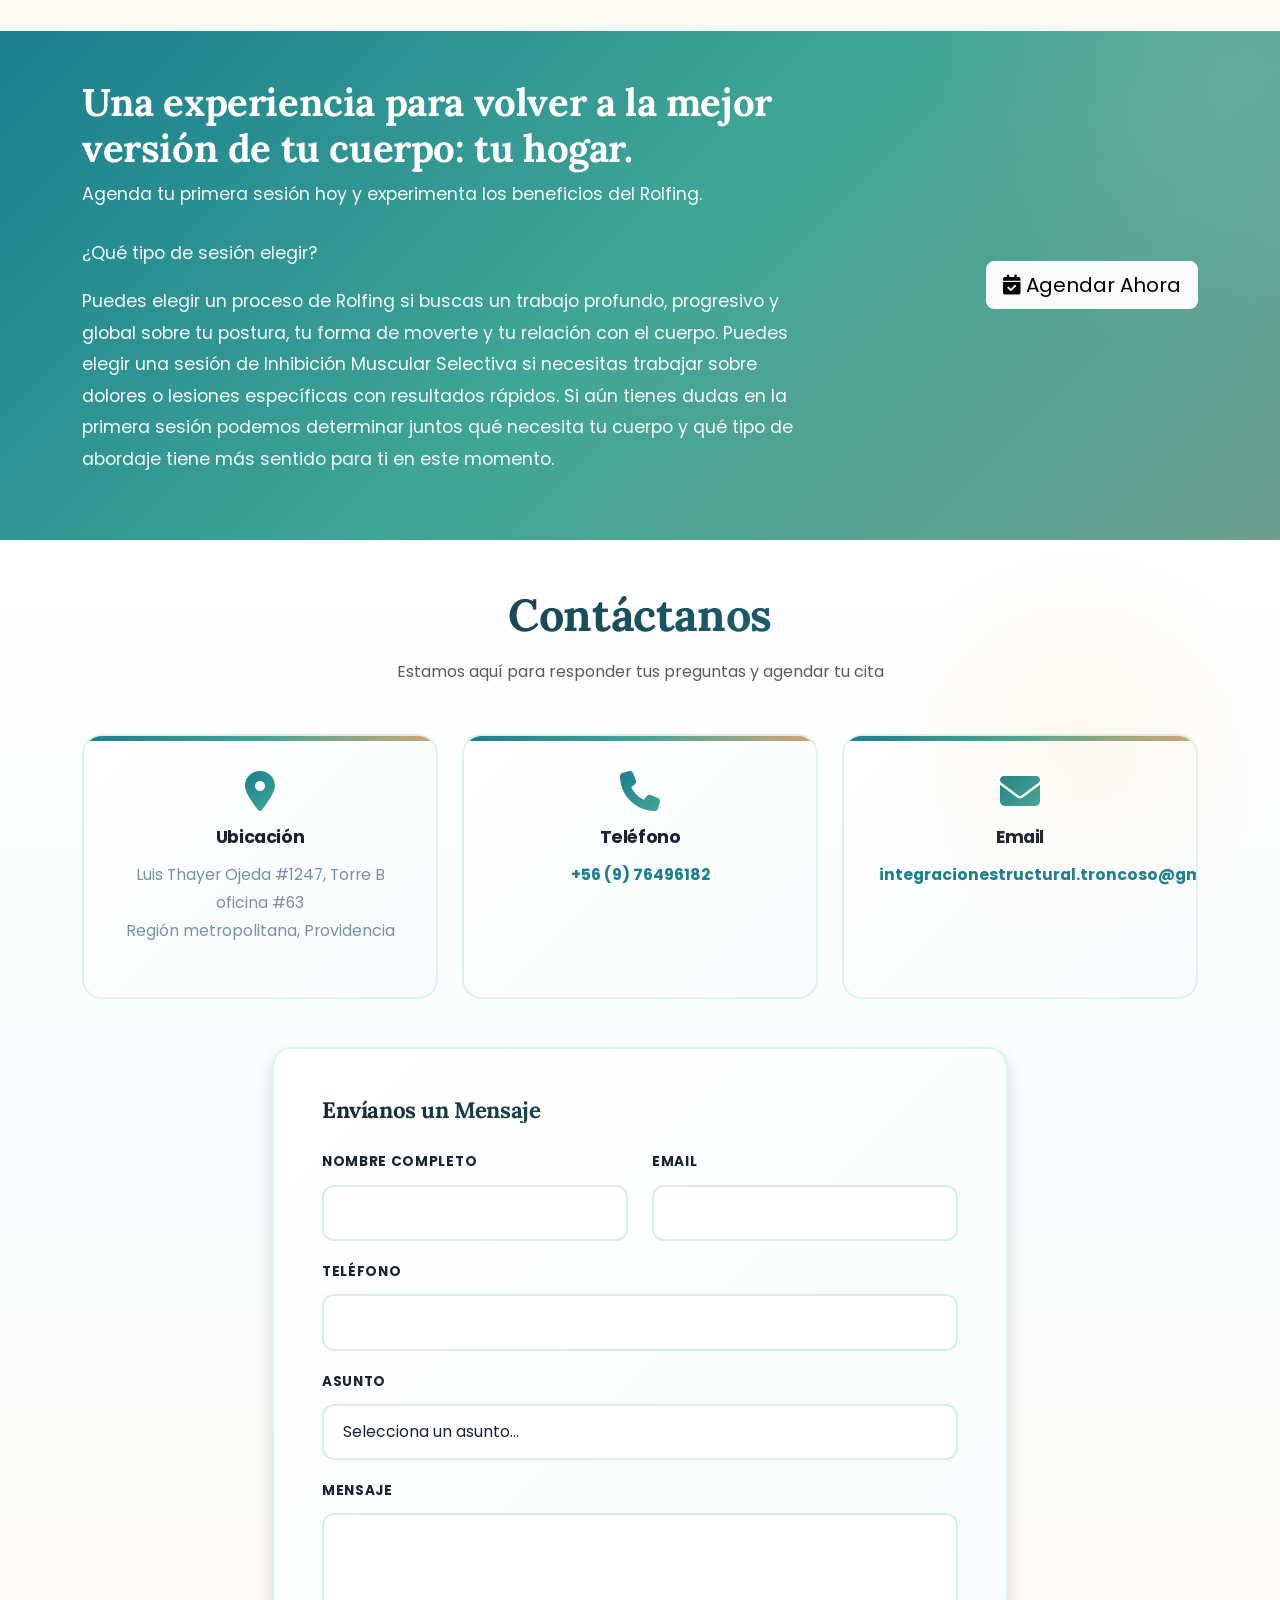
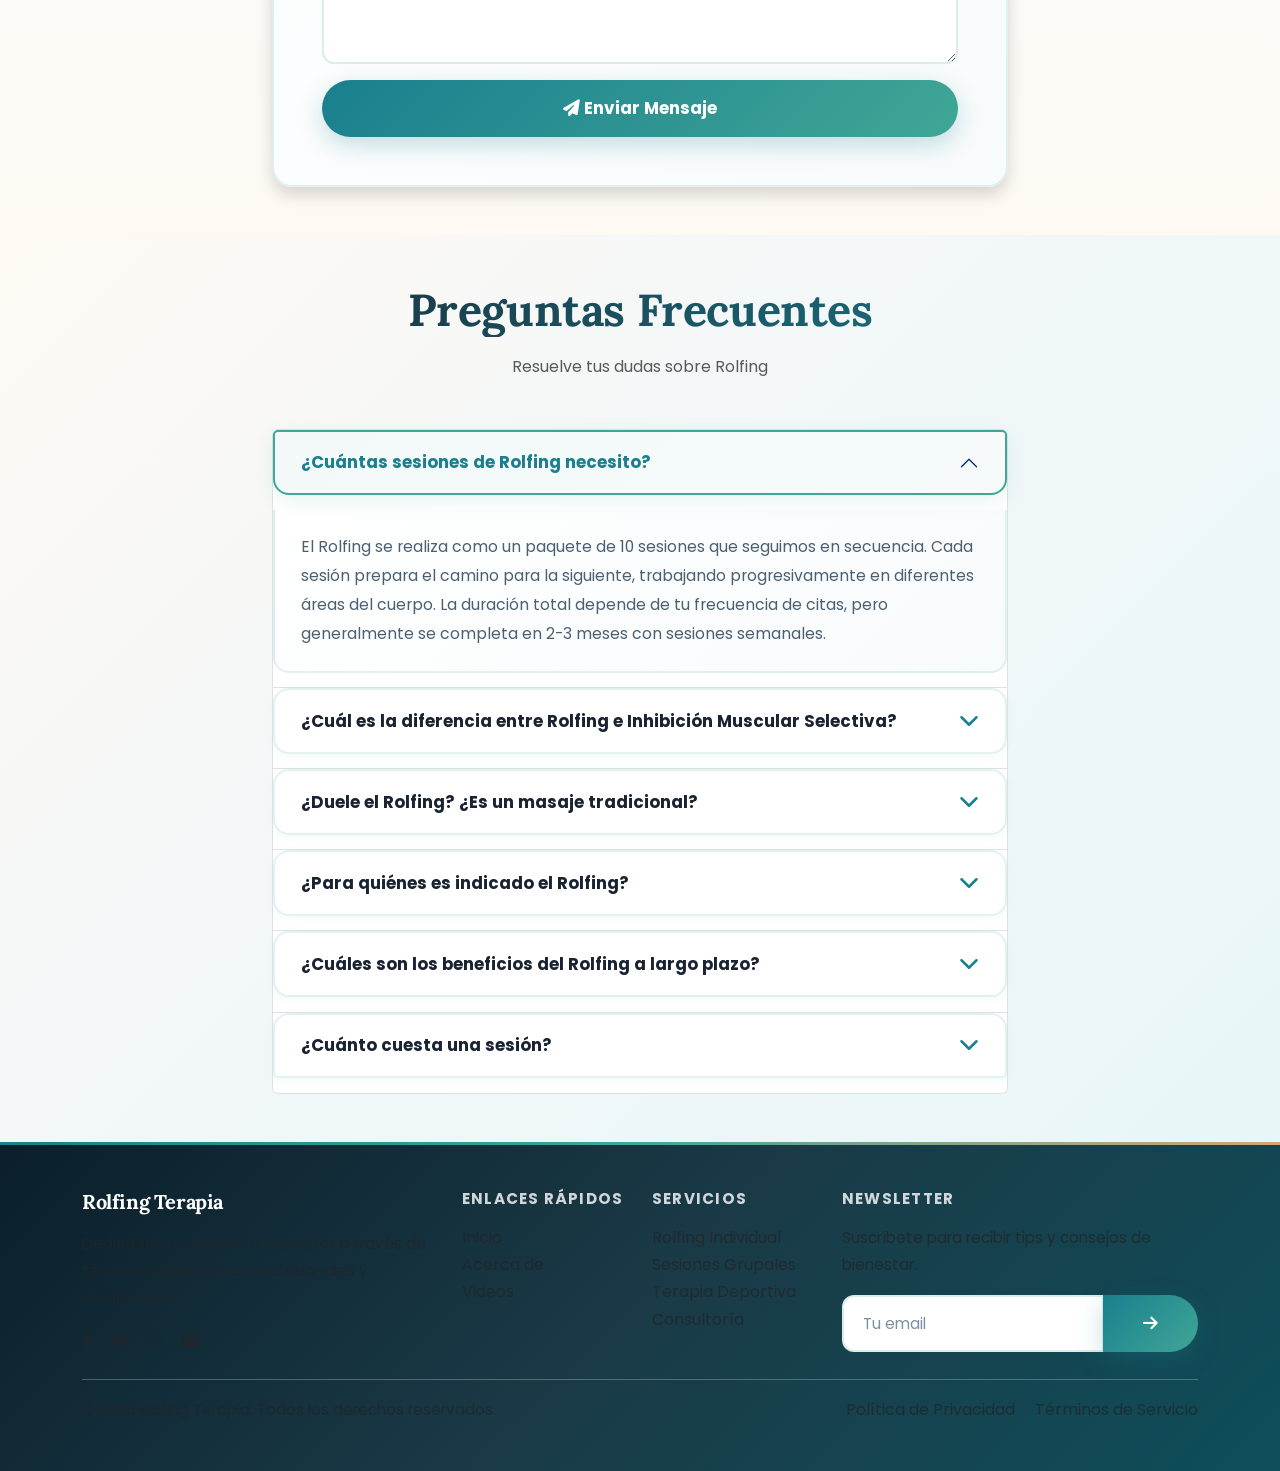
==== commit 8ad6bfef: "design: Add dashboard image resource and refine index page content spacing" ====
--- a/src/main/webapp/index.html
+++ b/src/main/webapp/index.html
@@ -375,7 +375,7 @@
                 <div class="col-lg-8">
                     <h3 class="h3 fw-bold mb-2">Una experiencia para volver a la mejor versión de tu cuerpo: tu hogar.</h3>
                     <p class="mb-0">Agenda tu primera sesión hoy y experimenta los beneficios del Rolfing.</p>
-
+                    <br/>
                     <p class="mb-3">¿Qué tipo de sesión elegir?</p>
                     <p class="mb-3">Puedes elegir un proceso de Rolfing si buscas un trabajo profundo, progresivo y global sobre tu postura, tu forma de moverte y tu relación con el cuerpo.
                         Puedes elegir una sesión de Inhibición Muscular Selectiva si necesitas trabajar sobre dolores o lesiones específicas con resultados rápidos.
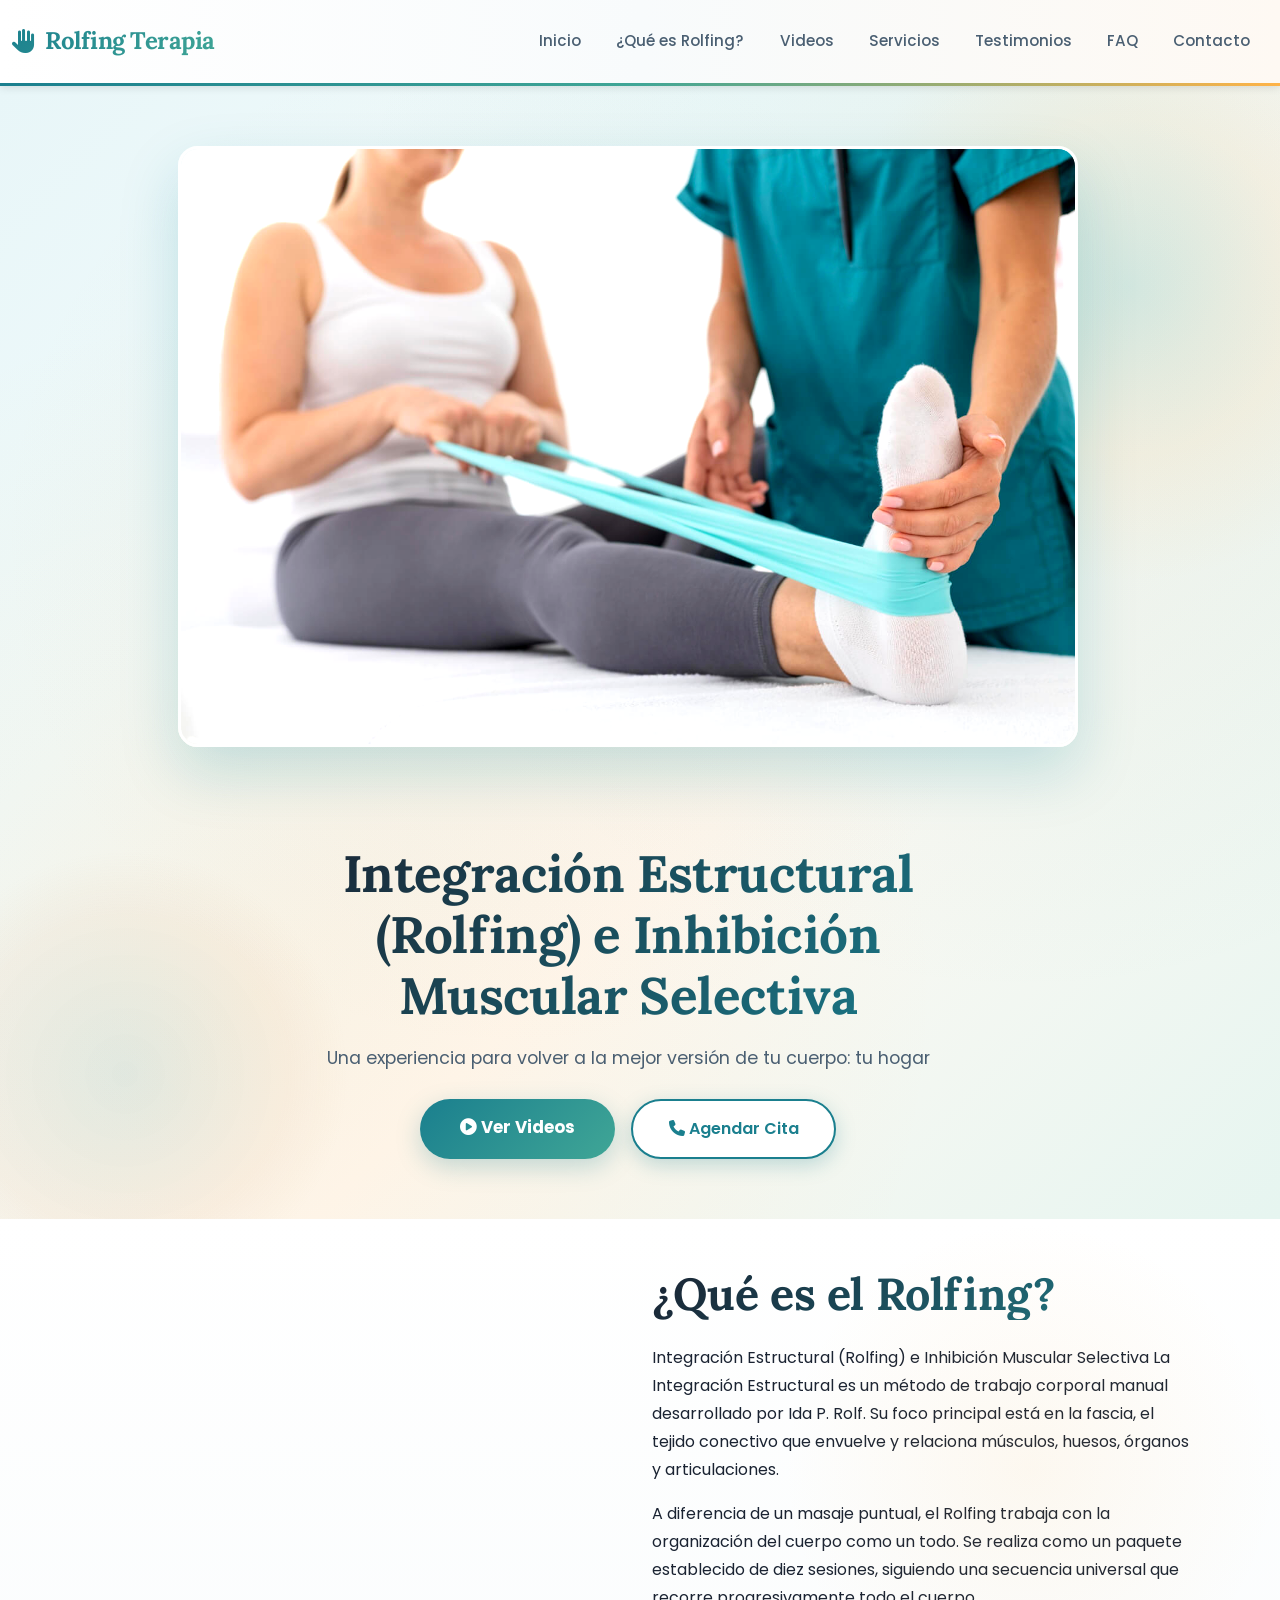
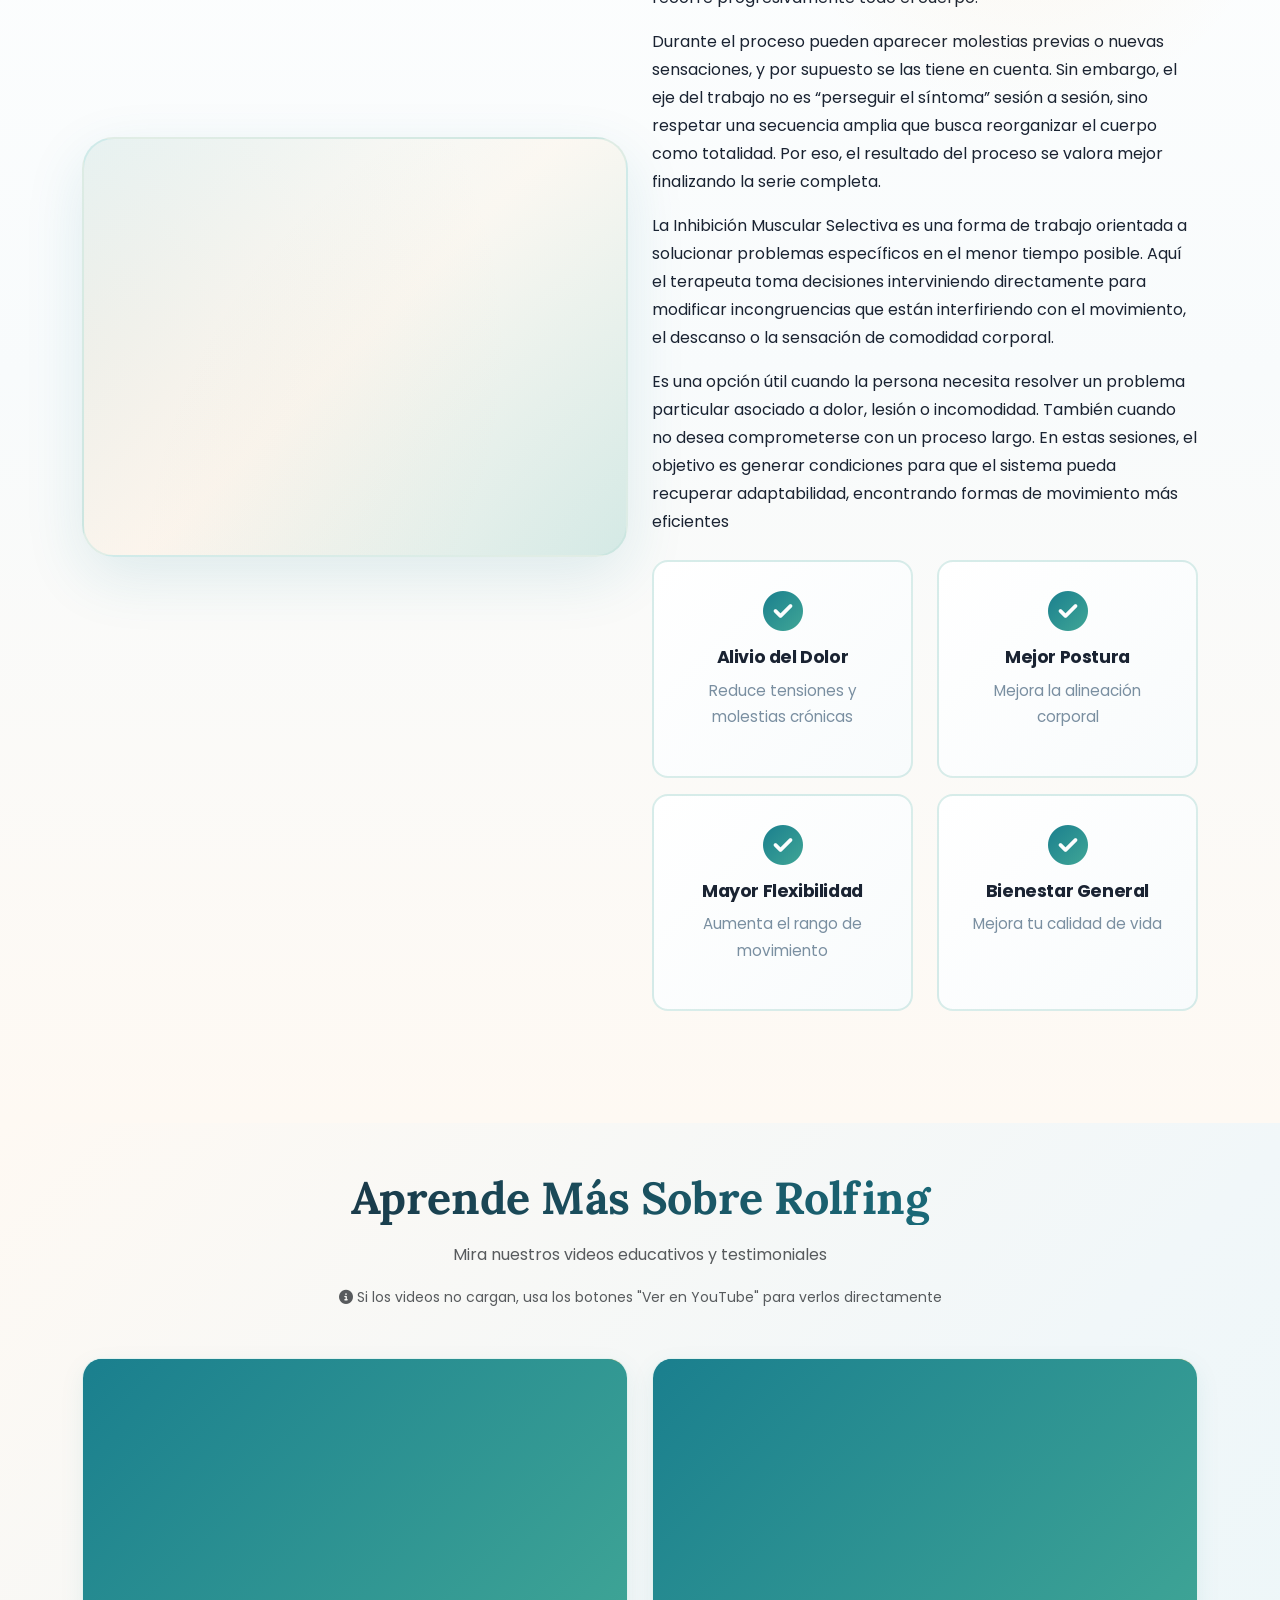
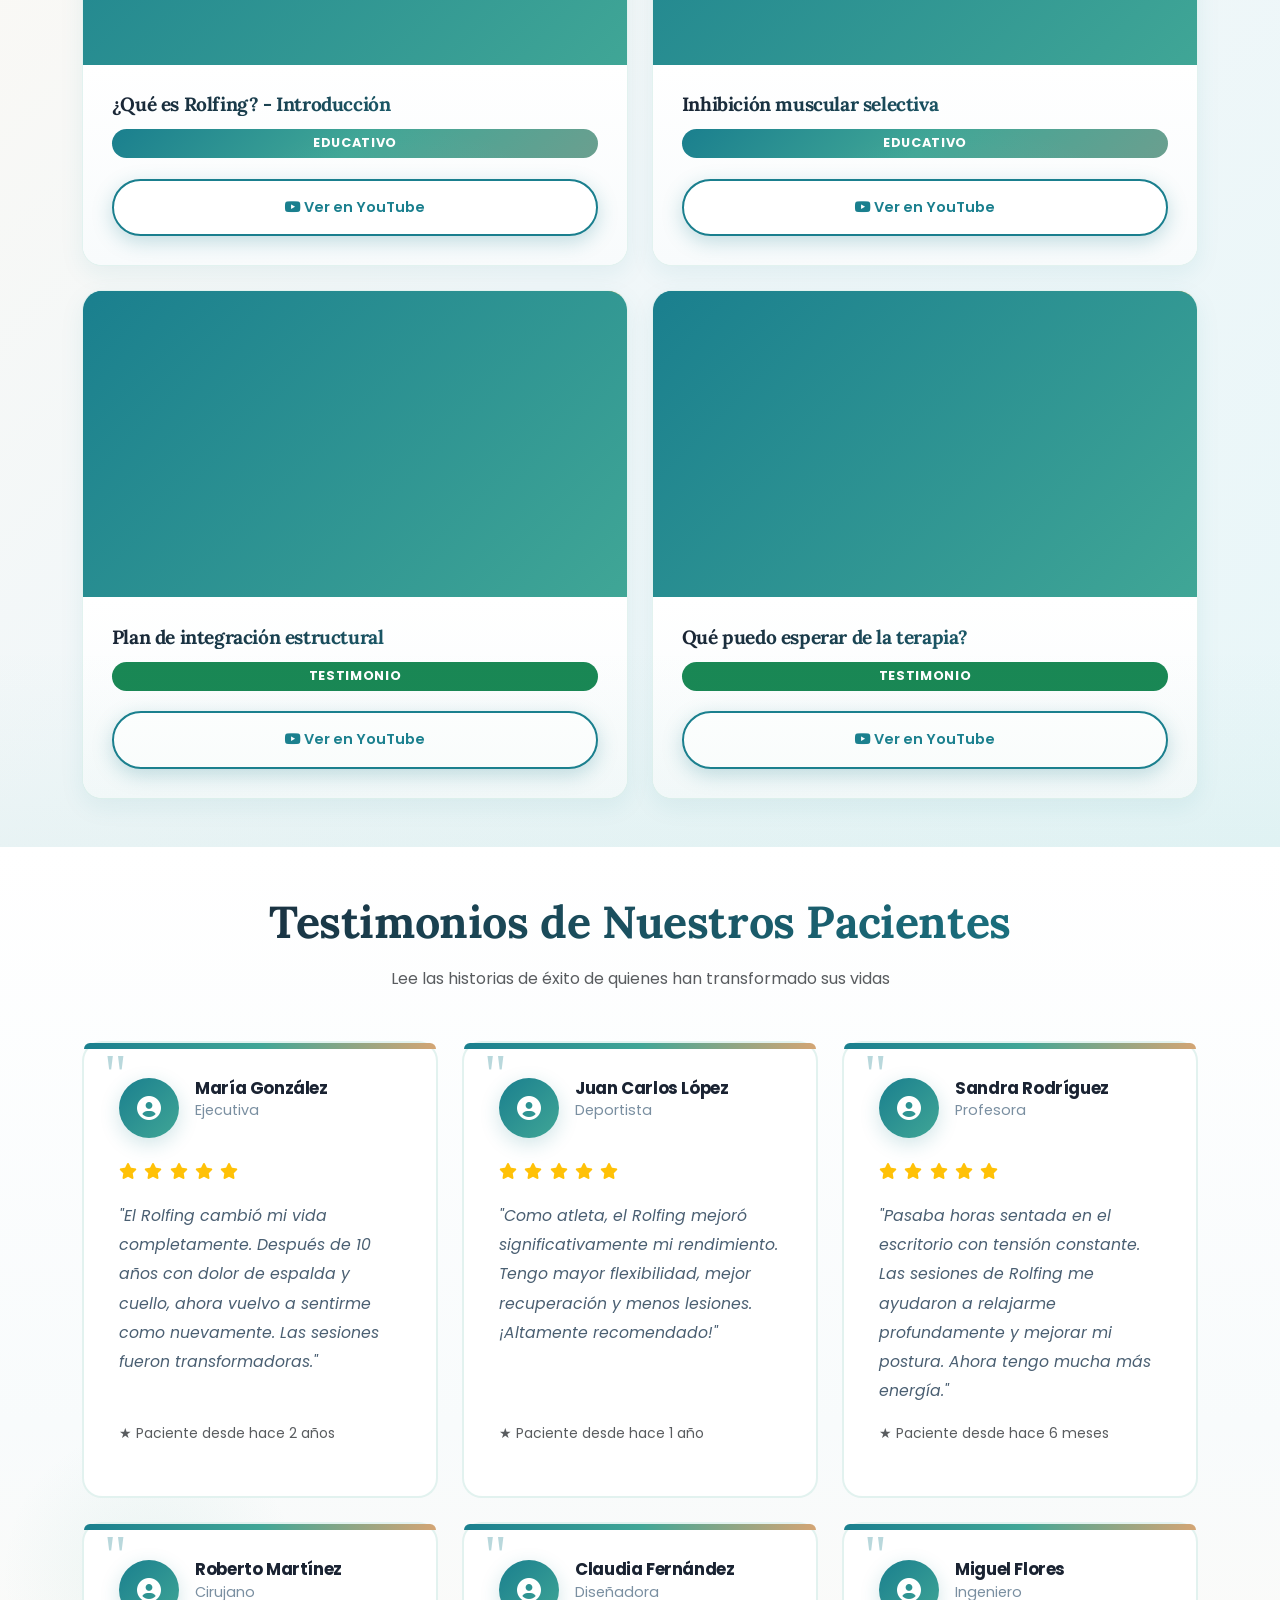
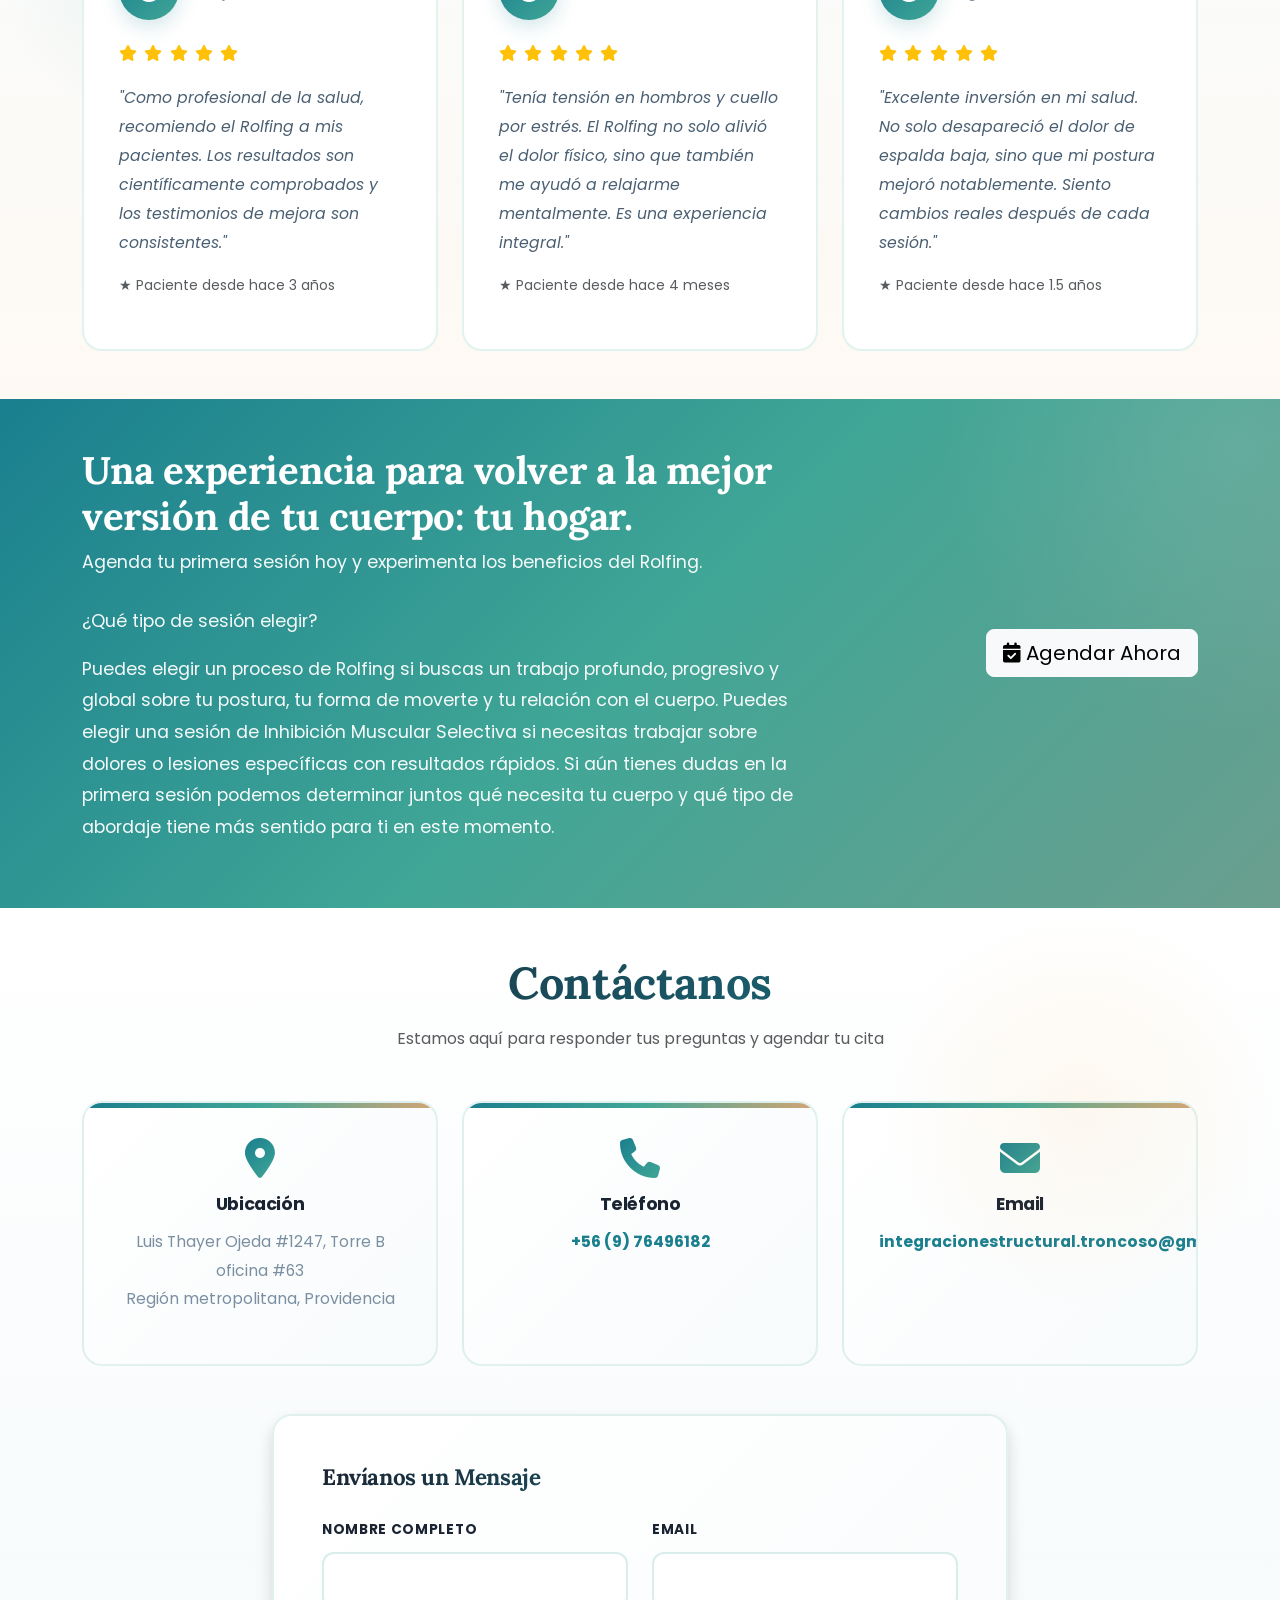
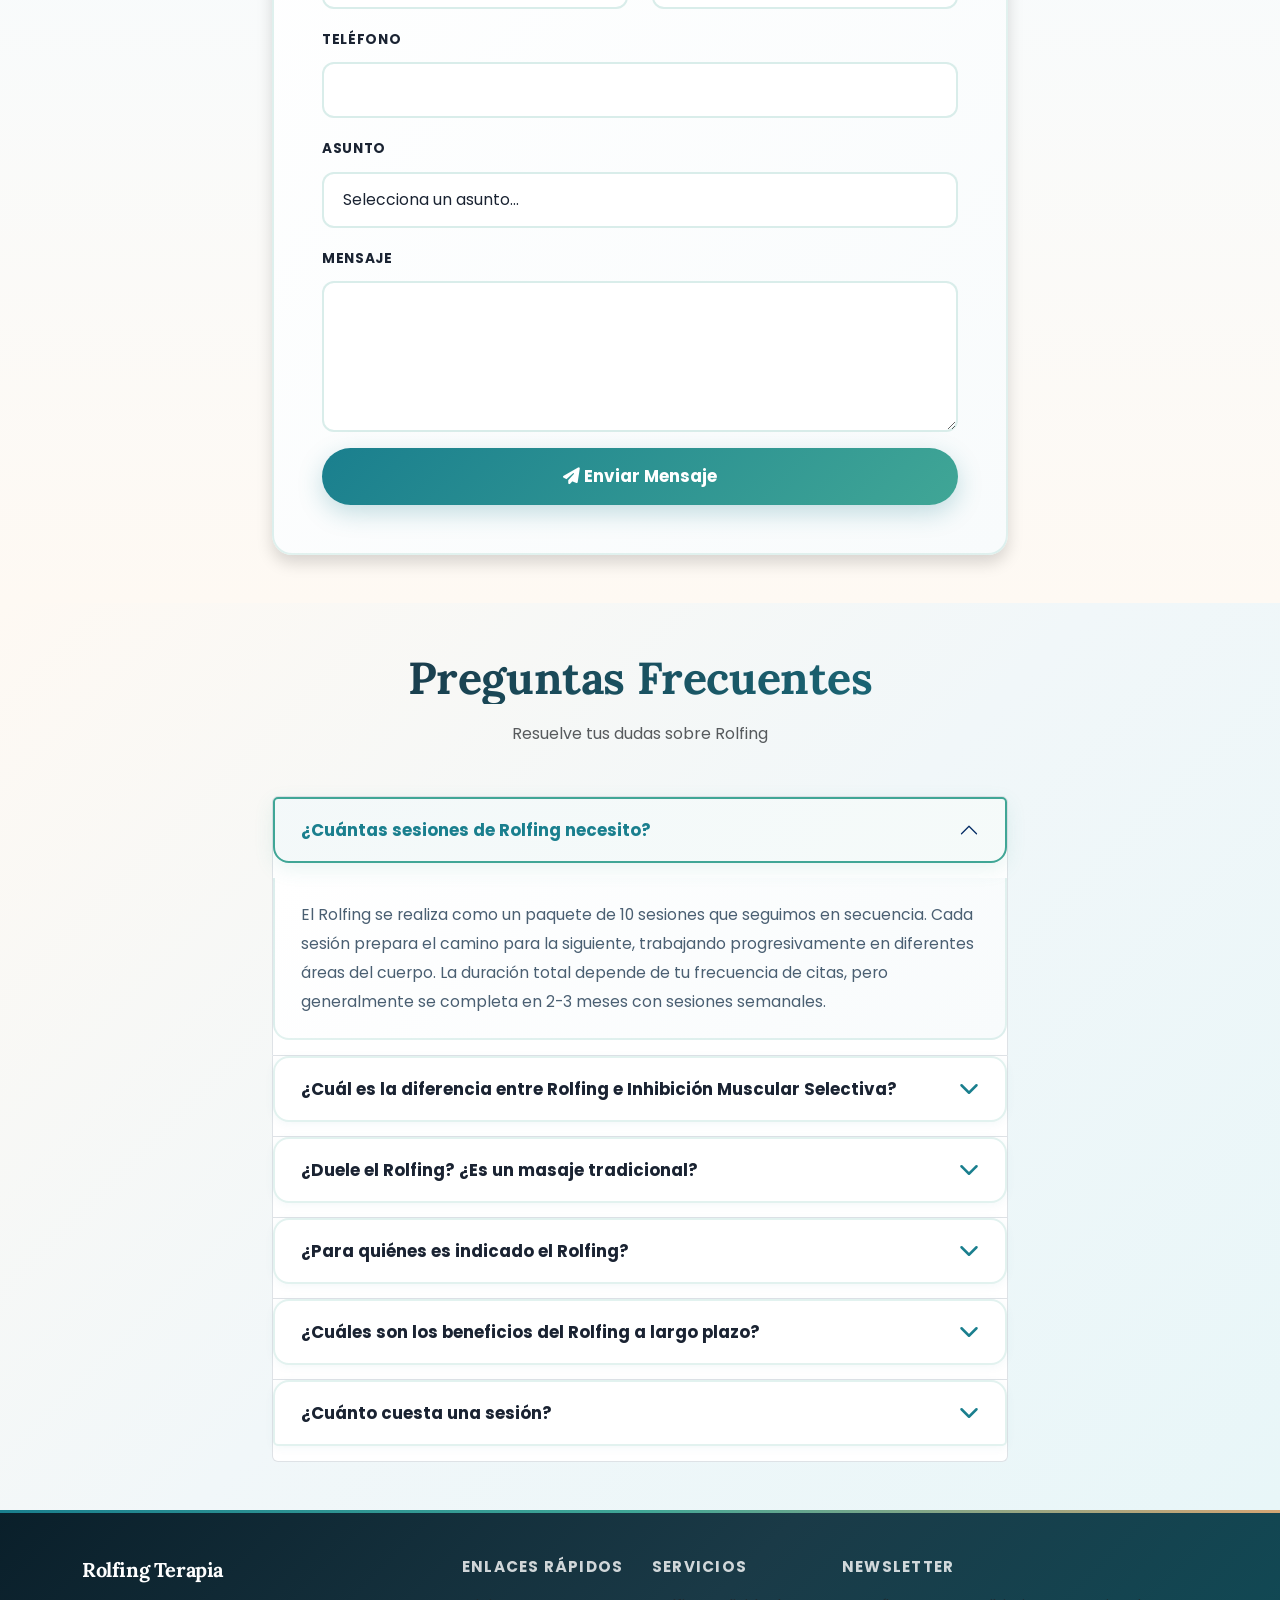
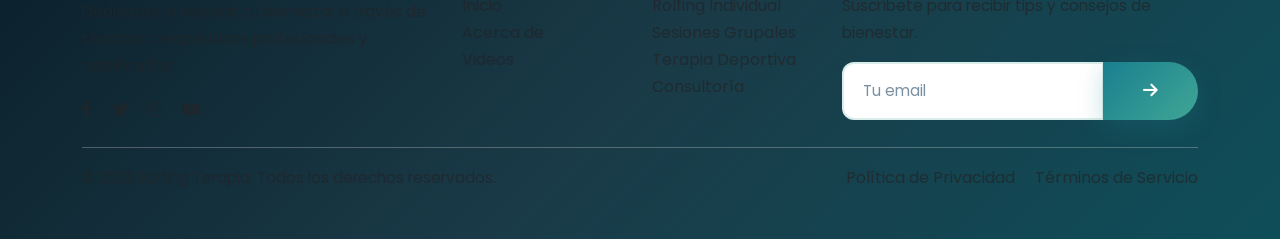
==== commit 91fdfe68: "feat: Integrate dashboard.jpg as hero image with improved styling - Restructured hero section to fea" ====
--- a/src/main/webapp/index.html
+++ b/src/main/webapp/index.html
@@ -38,23 +38,27 @@
 
     <!-- Hero Section -->
     <section id="inicio" class="hero-section">
-        <div class="container h-100 d-flex align-items-center">
+        <div class="container h-100">
+            <div class="row w-100 h-100 align-items-center">
+                <!-- Dashboard Image - Centered Top -->
+                <div class="col-12 text-center mb-5">
+                    <div class="dashboard-container">
+                        <img src="img/dashboard.jpg" alt="Dashboard - Integración Estructural Rolfing" class="dashboard-image">
+                    </div>
+                </div>
+            </div>
+            <!-- Text Content - Below Image -->
             <div class="row w-100">
-                <div class="col-lg-6 d-flex flex-column justify-content-center">
+                <div class="col-lg-8 mx-auto text-center">
                     <h1 class="hero-title mb-3">Integración Estructural <span style="color: #1a7f8e;">(Rolfing)</span> e Inhibición Muscular Selectiva</h1>
                     <p class="hero-subtitle mb-4">Una experiencia para volver a la mejor versión de tu cuerpo: tu hogar</p>
-                    <div class="d-flex gap-3">
+                    <div class="d-flex gap-3 justify-content-center flex-wrap">
                         <a href="#videos" class="btn btn-primary btn-lg">
                             <i class="fas fa-play-circle"></i> Ver Videos
                         </a>
                         <a href="#contacto" class="btn btn-outline-primary btn-lg">
                             <i class="fas fa-phone"></i> Agendar Cita
                         </a>
-                    </div>
-                </div>
-                <div class="col-lg-6 d-flex align-items-center justify-content-center">
-                    <div class="hero-image-container">
-                        <img src="img/hero-illustration.svg" alt="Integración Estructural - Rolfing" class="hero-illustration">
                     </div>
                 </div>
             </div>
--- a/src/main/webapp/css/styles.css
+++ b/src/main/webapp/css/styles.css
@@ -148,10 +148,11 @@
    =================================== */
 .hero-section {
     background: linear-gradient(135deg, #e8f6f8 0%, #f0fafb 30%, #fef9f3 60%, #e6f5f0 100%);
-    min-height: 85vh;
+    min-height: auto;
     display: flex;
     align-items: center;
-    padding: 100px 0 60px;
+    justify-content: center;
+    padding: 60px 0;
     position: relative;
     overflow: hidden;
 }
@@ -201,6 +202,35 @@
     50% { opacity: 0.8; }
 }
 
+/* Dashboard Image Styling */
+.dashboard-container {
+    width: 100%;
+    max-width: 900px;
+    margin: 0 auto 3rem;
+    position: relative;
+    display: flex;
+    align-items: center;
+    justify-content: center;
+    animation: fadeInUp 0.8s ease forwards;
+}
+
+.dashboard-image {
+    width: 100%;
+    height: auto;
+    max-width: 900px;
+    border-radius: var(--radius-lg);
+    box-shadow: 0 25px 60px rgba(26,127,142,.2);
+    border: 3px solid white;
+    transition: var(--transition);
+    filter: brightness(1.05) contrast(1.1) saturate(1.1);
+}
+
+.dashboard-image:hover {
+    transform: translateY(-8px);
+    box-shadow: 0 35px 80px rgba(26,127,142,.3);
+    filter: brightness(1.08) contrast(1.12) saturate(1.15);
+}
+
 .hero-image-container {
     width: 100%;
     max-width: 450px;
@@ -228,9 +258,9 @@
 
 .hero-title {
     font-family: 'Lora', serif;
-    font-size: clamp(2.2rem, 5vw, 3.8rem);
-    font-weight: 700;
-    line-height: 1.15;
+    font-size: clamp(2rem, 4.5vw, 3.2rem);
+    font-weight: 700;
+    line-height: 1.2;
     color: var(--text-dark);
     margin-bottom: 1.5rem;
     letter-spacing: -0.6px;
@@ -238,15 +268,16 @@
     -webkit-background-clip: text;
     -webkit-text-fill-color: transparent;
     background-clip: text;
+    text-align: center;
 }
 
 .hero-subtitle {
-    font-size: 1.15rem;
+    font-size: 1.1rem;
     color: var(--text-mid);
     margin-bottom: 2.5rem;
-    max-width: 540px;
     font-weight: 400;
-    line-height: 1.85;
+    line-height: 1.8;
+    text-align: center;
 }
 
 .btn-primary,
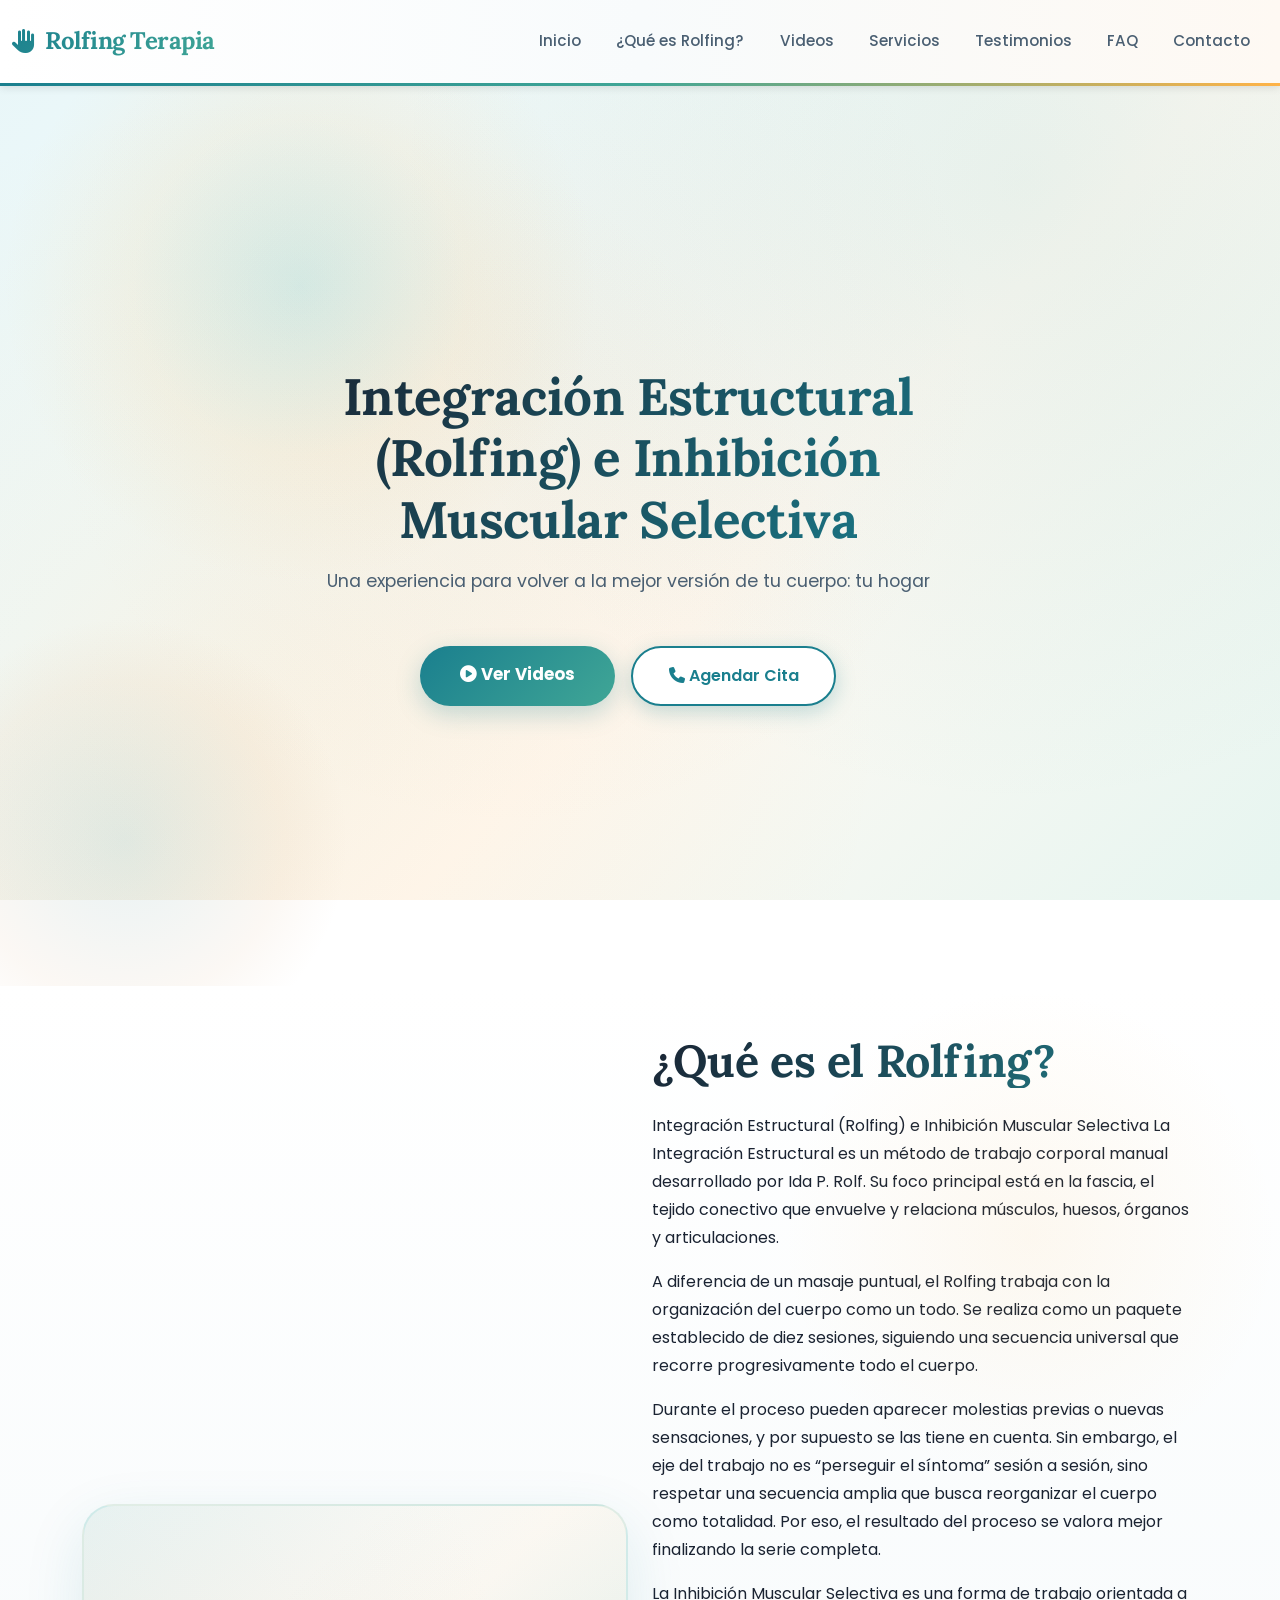
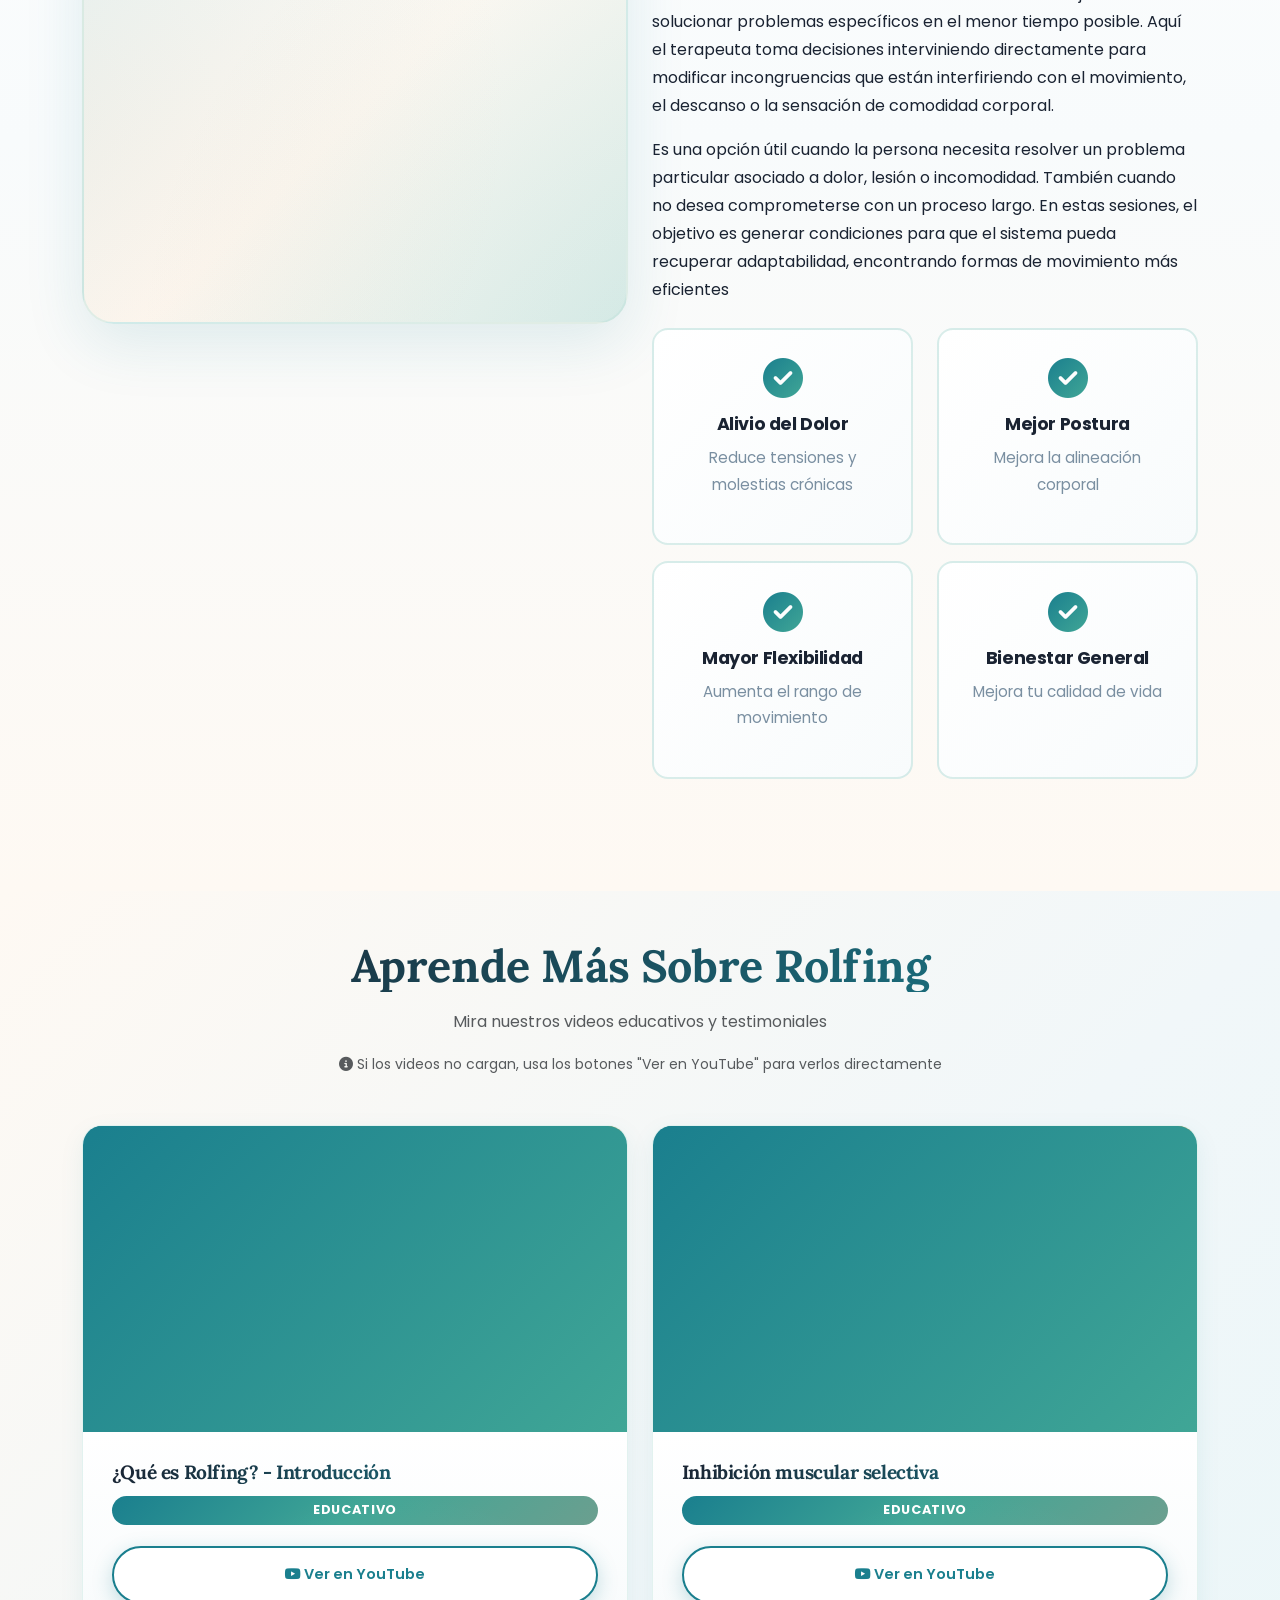
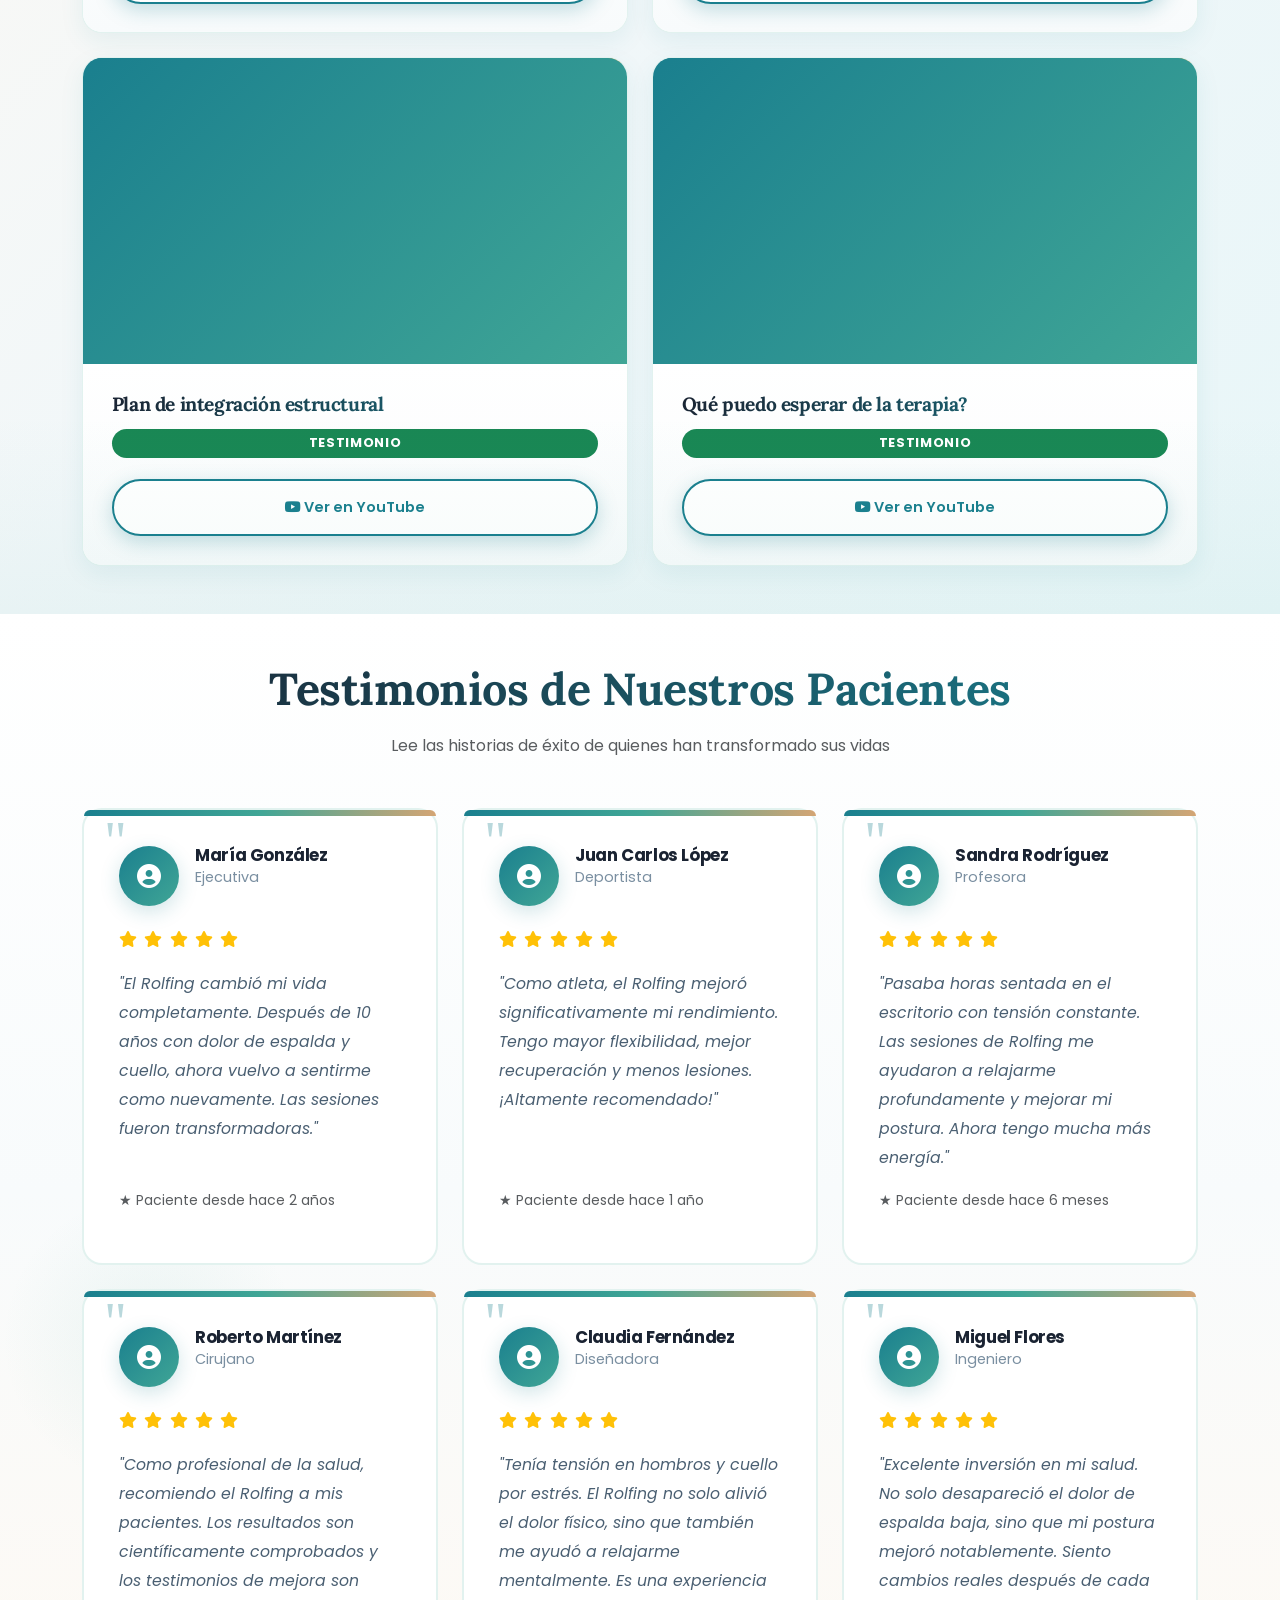
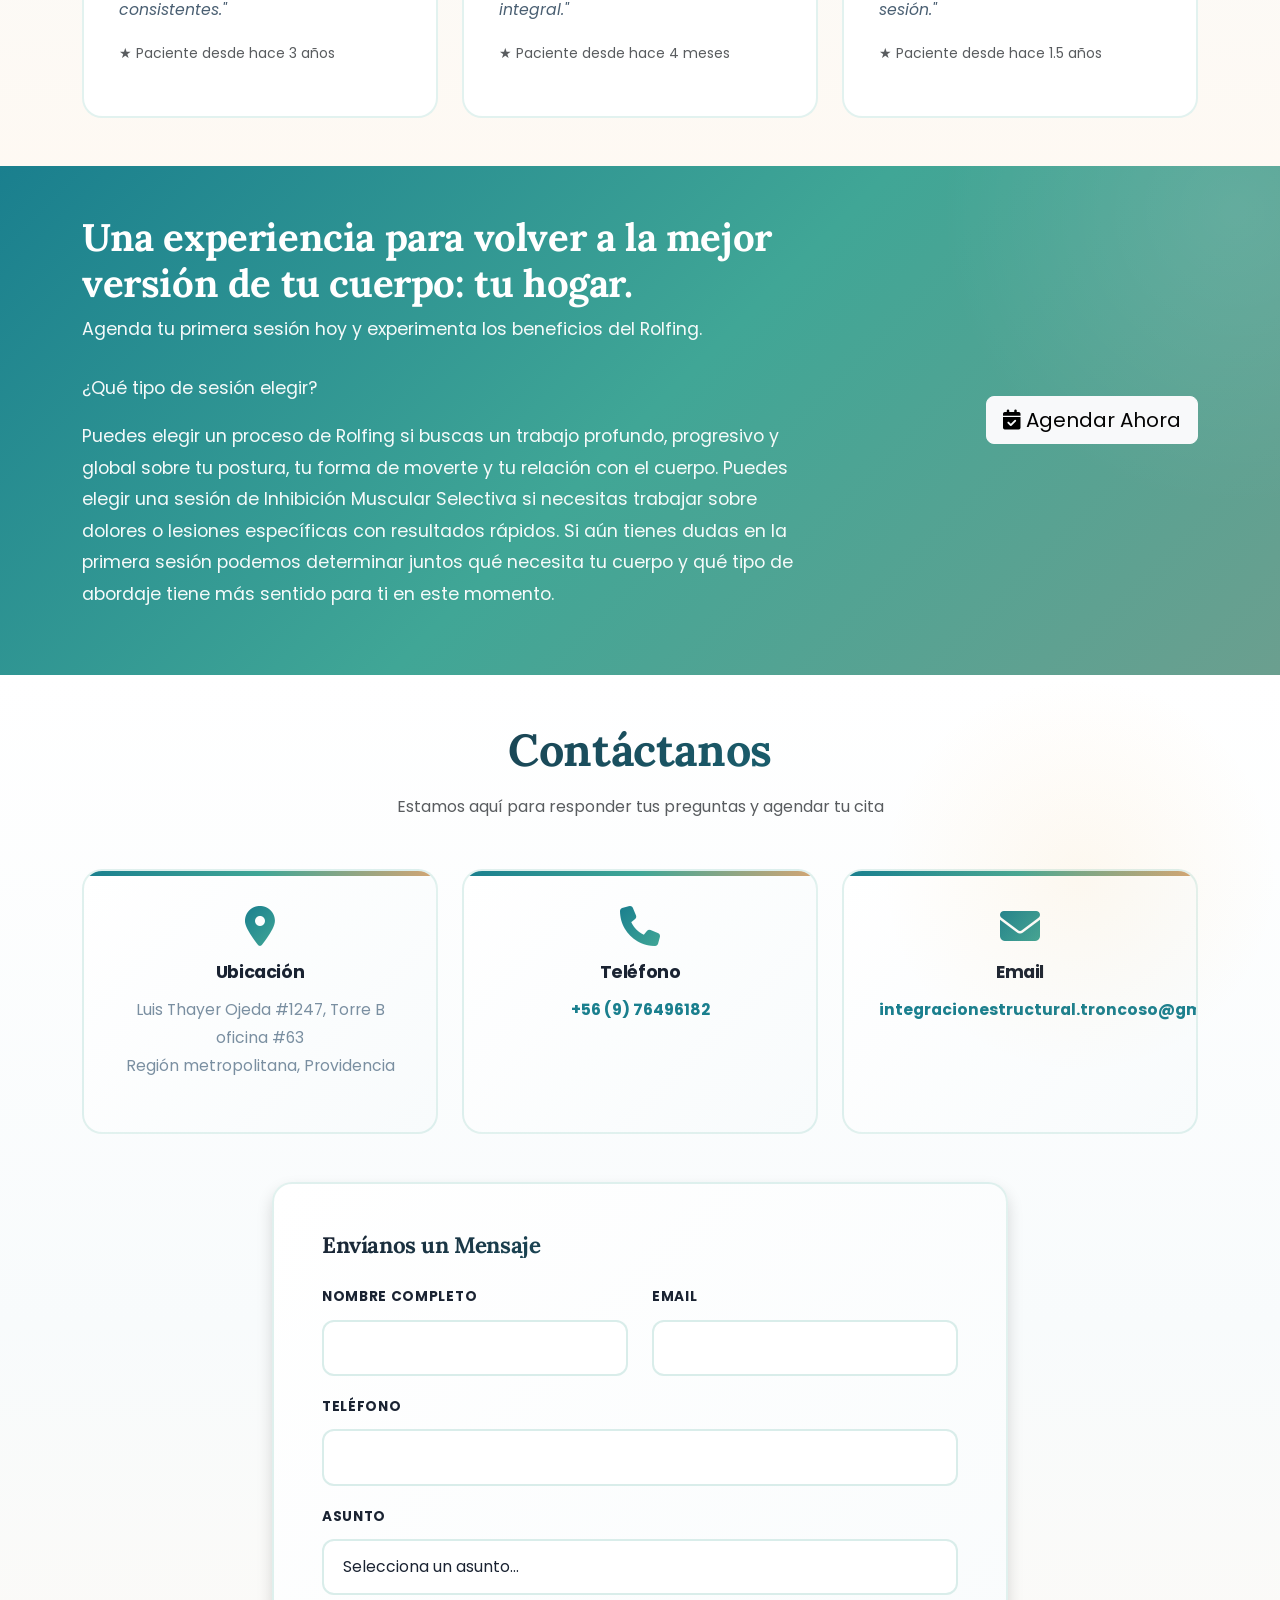
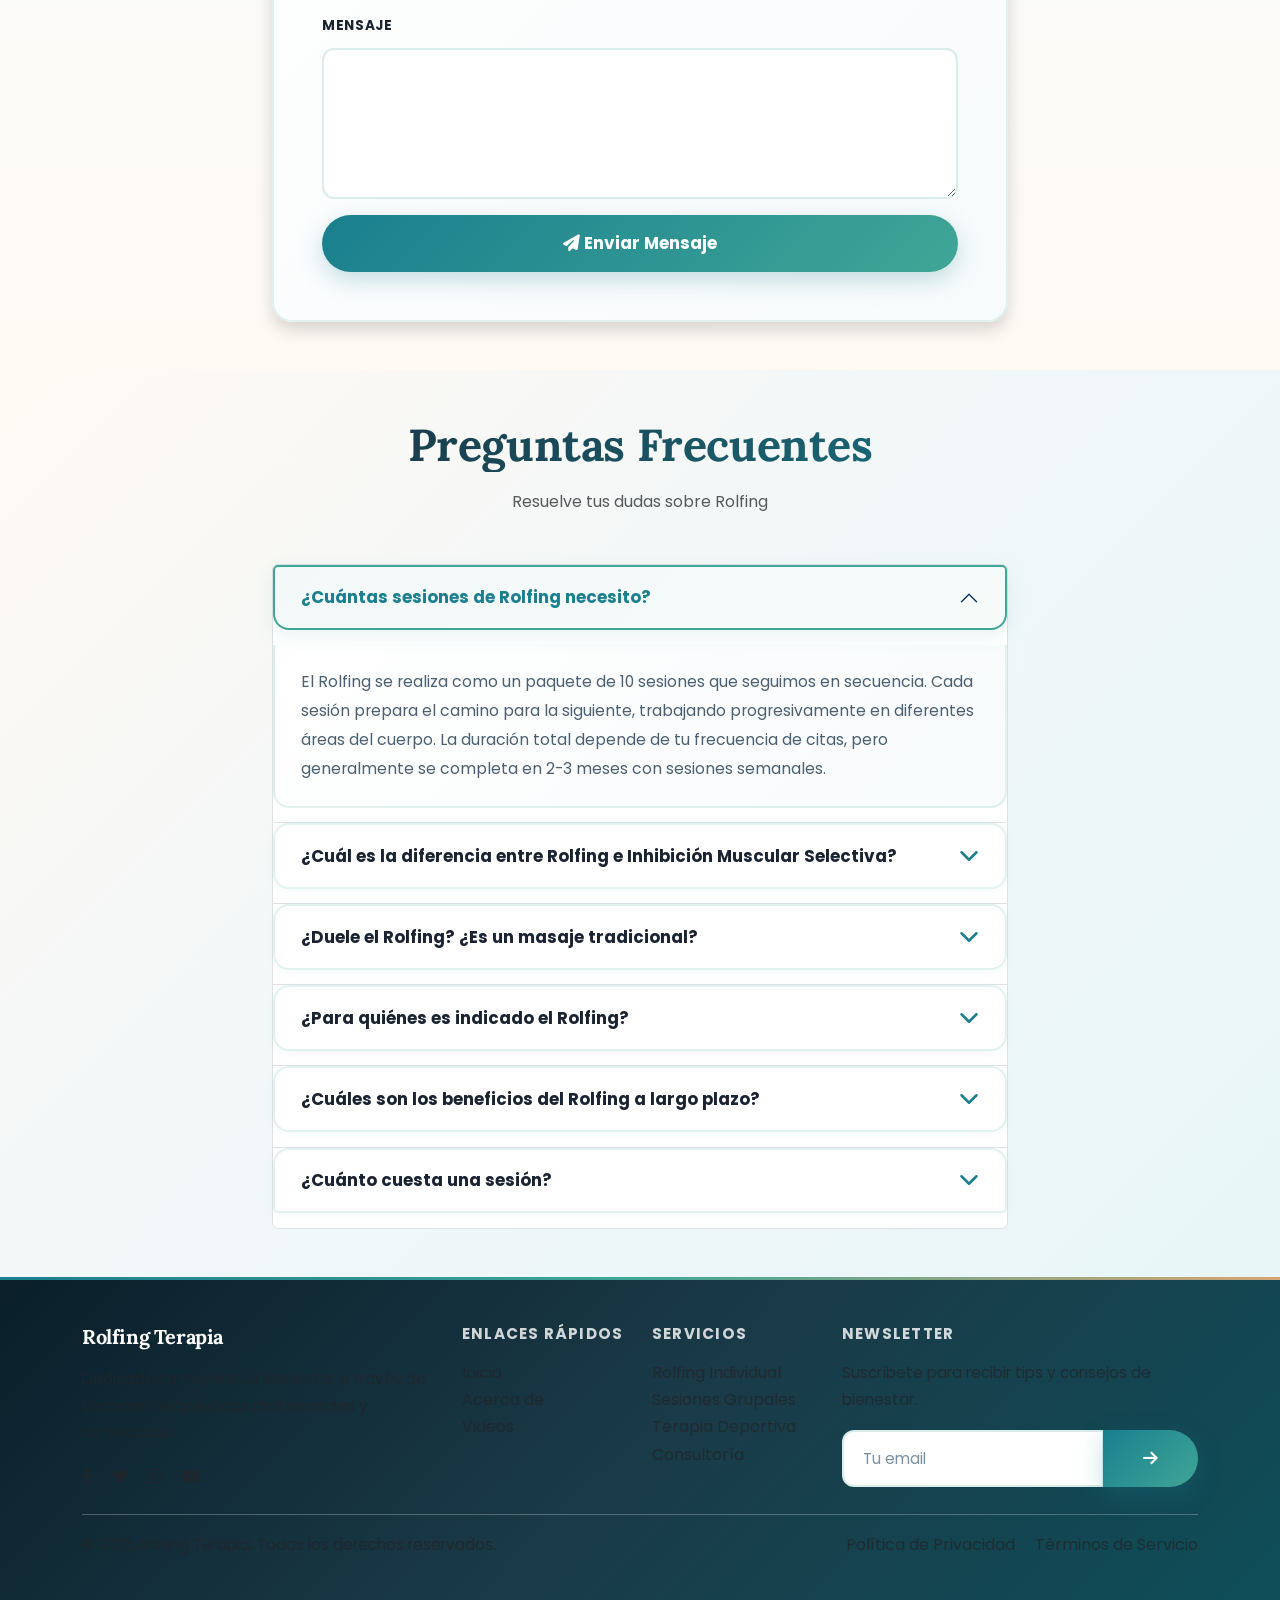
==== commit 575a66d1: "feat: Convert dashboard.jpg to background image with improved hero section - Changed dashboard.jpg f" ====
--- a/src/main/webapp/index.html
+++ b/src/main/webapp/index.html
@@ -36,22 +36,14 @@
         </div>
     </nav>
 
-    <!-- Hero Section -->
+    <!-- Hero Section - Con Dashboard como fondo -->
     <section id="inicio" class="hero-section">
-        <div class="container h-100">
-            <div class="row w-100 h-100 align-items-center">
-                <!-- Dashboard Image - Centered Top -->
-                <div class="col-12 text-center mb-5">
-                    <div class="dashboard-container">
-                        <img src="img/dashboard.jpg" alt="Dashboard - Integración Estructural Rolfing" class="dashboard-image">
-                    </div>
-                </div>
-            </div>
-            <!-- Text Content - Below Image -->
+        <div class="container">
+            <!-- Text Content - Centered -->
             <div class="row w-100">
-                <div class="col-lg-8 mx-auto text-center">
+                <div class="col-lg-10 col-xl-8 mx-auto text-center">
                     <h1 class="hero-title mb-3">Integración Estructural <span style="color: #1a7f8e;">(Rolfing)</span> e Inhibición Muscular Selectiva</h1>
-                    <p class="hero-subtitle mb-4">Una experiencia para volver a la mejor versión de tu cuerpo: tu hogar</p>
+                    <p class="hero-subtitle mb-5">Una experiencia para volver a la mejor versión de tu cuerpo: tu hogar</p>
                     <div class="d-flex gap-3 justify-content-center flex-wrap">
                         <a href="#videos" class="btn btn-primary btn-lg">
                             <i class="fas fa-play-circle"></i> Ver Videos
--- a/src/main/webapp/css/styles.css
+++ b/src/main/webapp/css/styles.css
@@ -144,17 +144,40 @@
 }
 
 /* ===================================
-   HERO SECTION - MEJORADA Y COLORIDA
+   HERO SECTION - MEJORADA Y COLORIDA CON FONDO DASHBOARD
    =================================== */
 .hero-section {
-    background: linear-gradient(135deg, #e8f6f8 0%, #f0fafb 30%, #fef9f3 60%, #e6f5f0 100%);
-    min-height: auto;
+    background-image: url('../img/dashboard.jpg');
+    background-size: cover;
+    background-position: center;
+    background-attachment: fixed;
+    background-repeat: no-repeat;
+    min-height: 100vh;
     display: flex;
+    flex-direction: column;
     align-items: center;
     justify-content: center;
-    padding: 60px 0;
+    padding: 60px 20px;
     position: relative;
     overflow: hidden;
+}
+
+/* Overlay para mejorar legibilidad del texto sobre la imagen */
+.hero-section::before {
+    content: '';
+    position: absolute;
+    top: 0;
+    left: 0;
+    right: 0;
+    bottom: 0;
+    background: linear-gradient(180deg, rgba(232,246,248,.75) 0%, rgba(240,250,251,.85) 50%, rgba(246,249,253,.9) 100%);
+    z-index: 1;
+    pointer-events: none;
+}
+
+.hero-section > * {
+    position: relative;
+    z-index: 2;
 }
 
 /* Patrón decorativo con círculos */
@@ -202,35 +225,7 @@
     50% { opacity: 0.8; }
 }
 
-/* Dashboard Image Styling */
-.dashboard-container {
-    width: 100%;
-    max-width: 900px;
-    margin: 0 auto 3rem;
-    position: relative;
-    display: flex;
-    align-items: center;
-    justify-content: center;
-    animation: fadeInUp 0.8s ease forwards;
-}
-
-.dashboard-image {
-    width: 100%;
-    height: auto;
-    max-width: 900px;
-    border-radius: var(--radius-lg);
-    box-shadow: 0 25px 60px rgba(26,127,142,.2);
-    border: 3px solid white;
-    transition: var(--transition);
-    filter: brightness(1.05) contrast(1.1) saturate(1.1);
-}
-
-.dashboard-image:hover {
-    transform: translateY(-8px);
-    box-shadow: 0 35px 80px rgba(26,127,142,.3);
-    filter: brightness(1.08) contrast(1.12) saturate(1.15);
-}
-
+/* Hero Image Container */
 .hero-image-container {
     width: 100%;
     max-width: 450px;
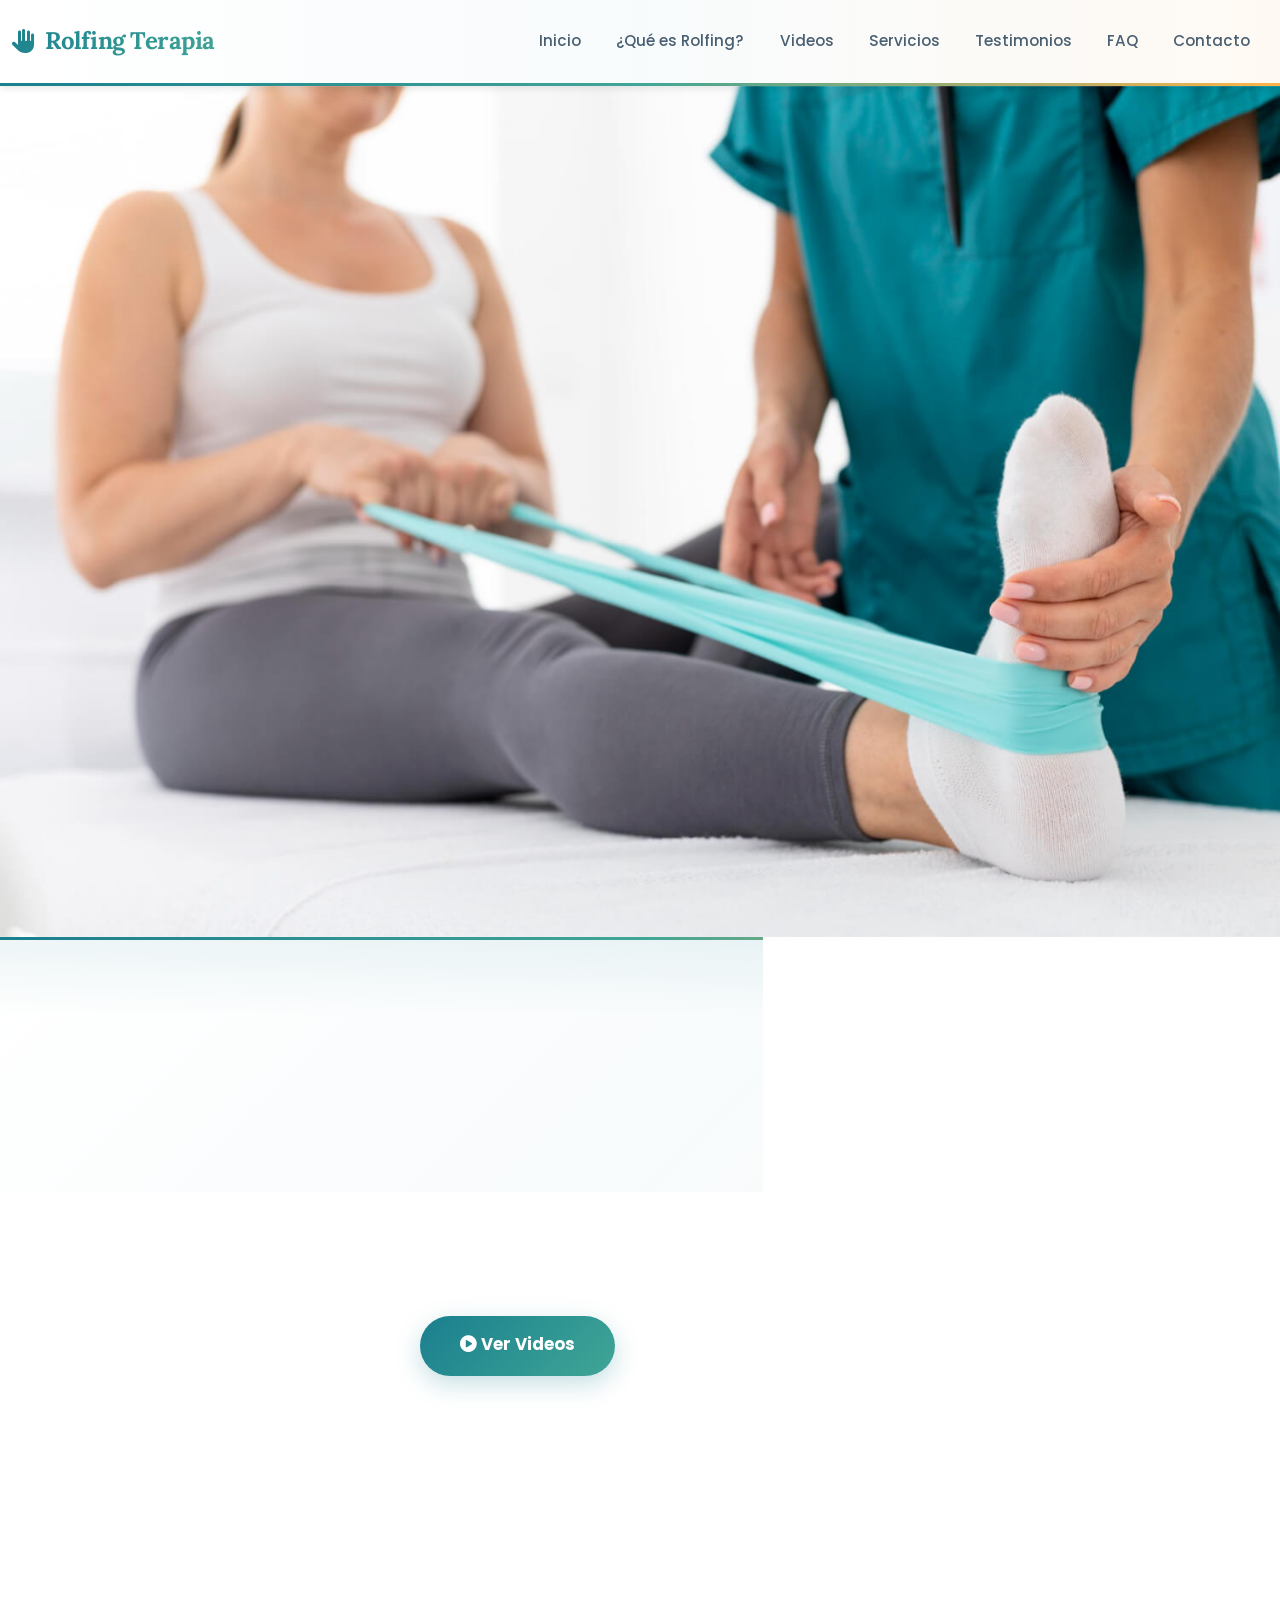
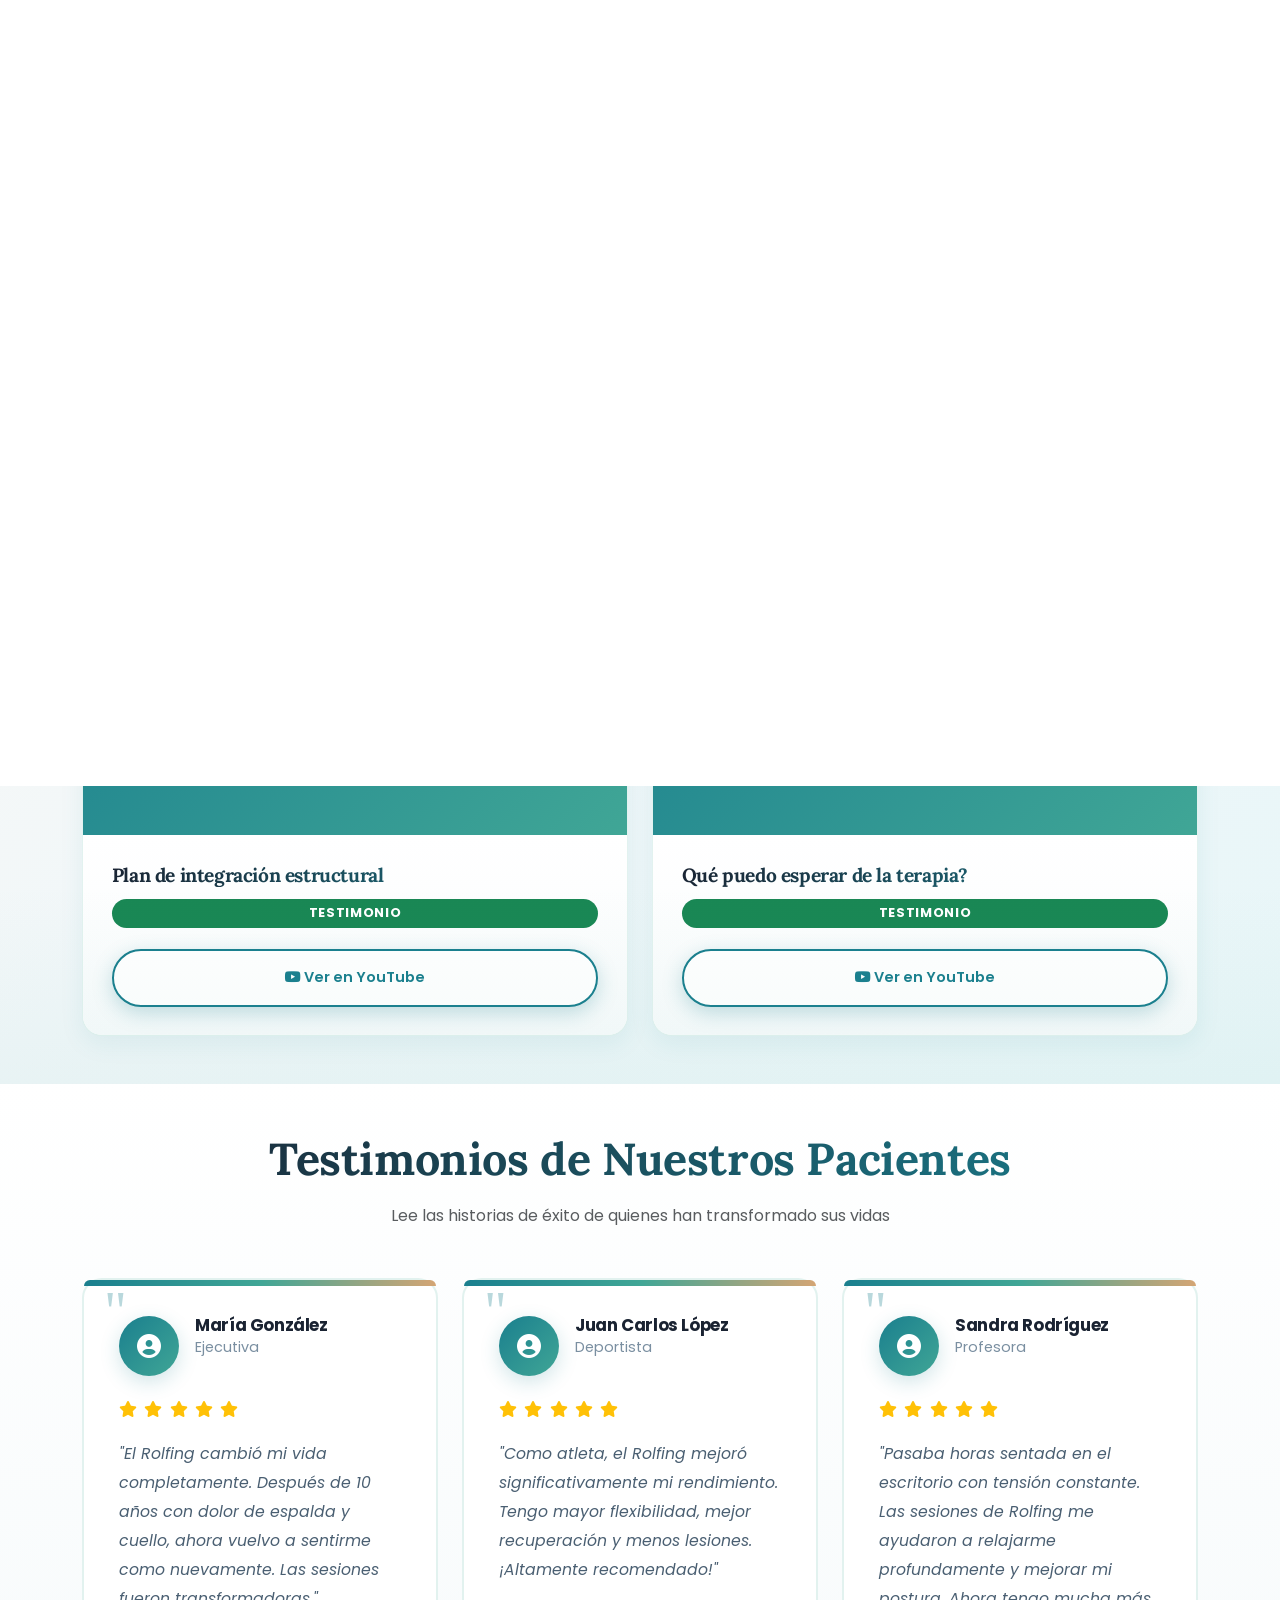
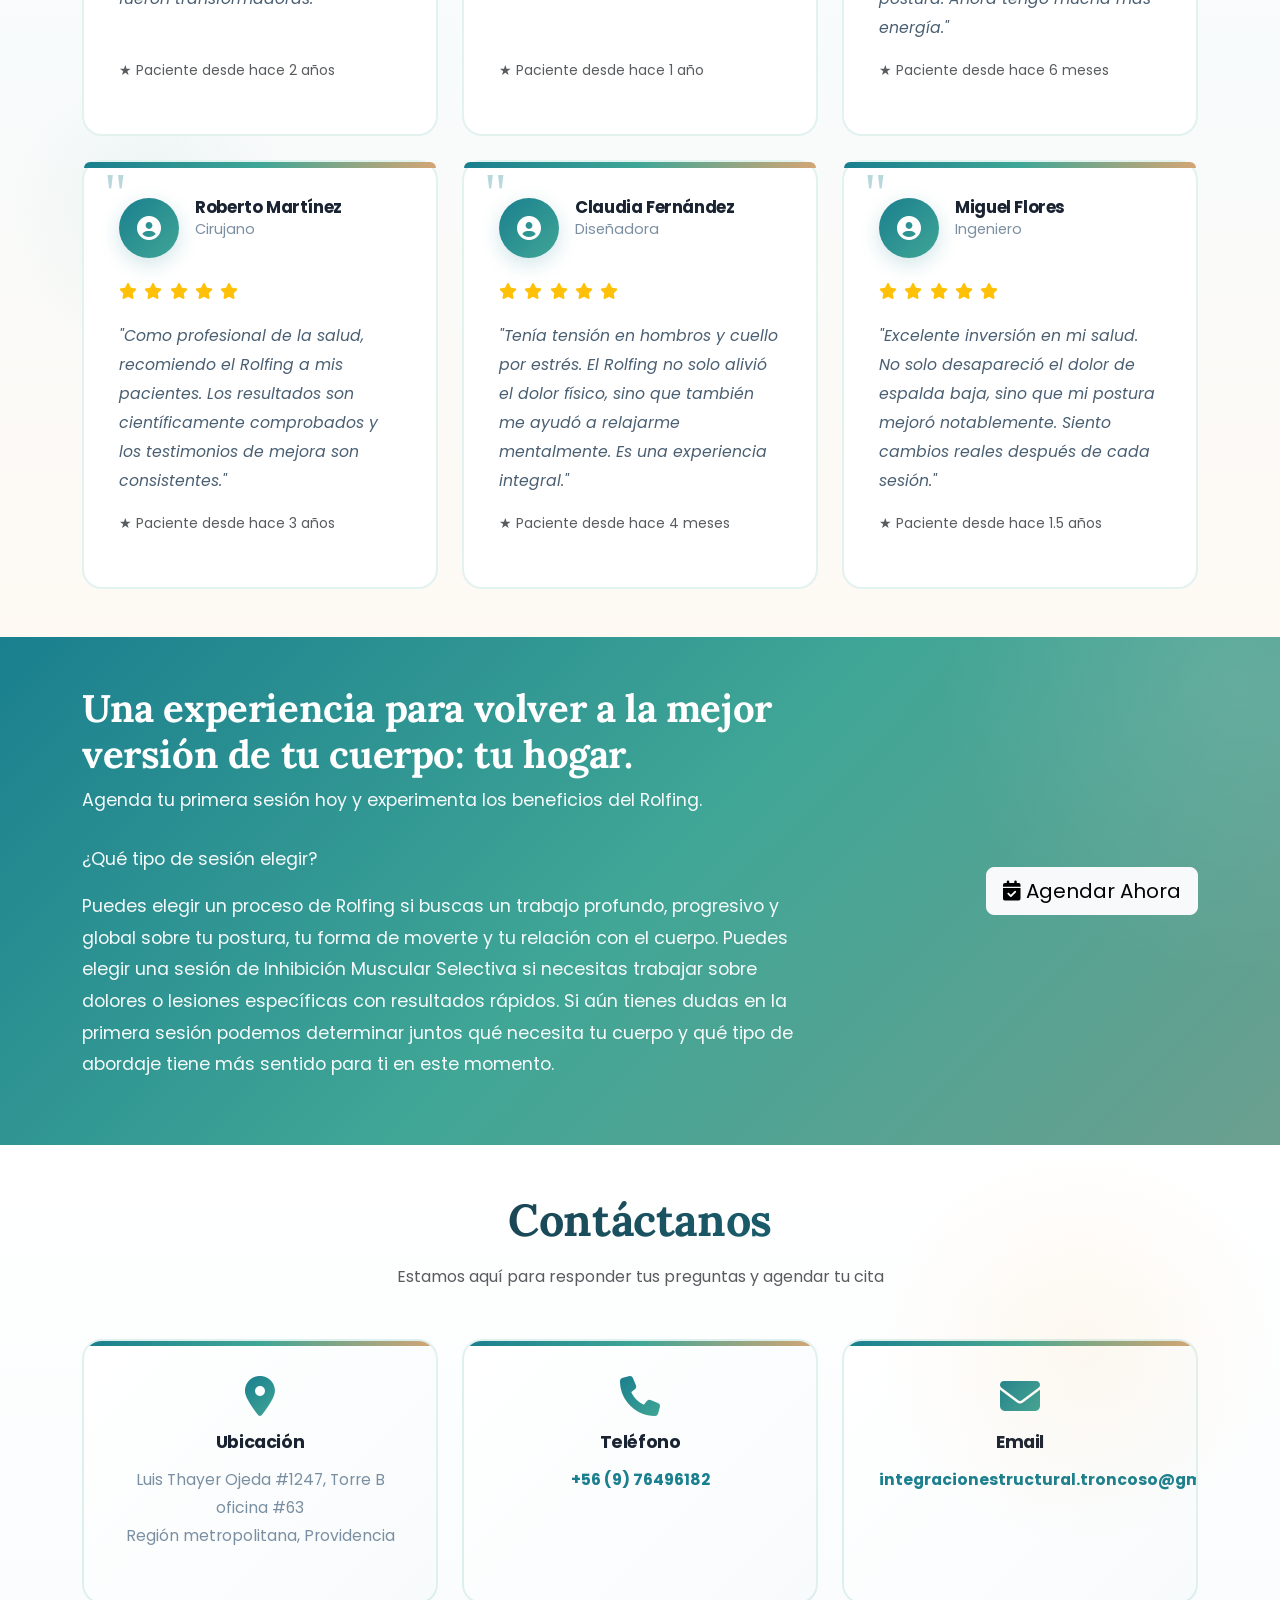
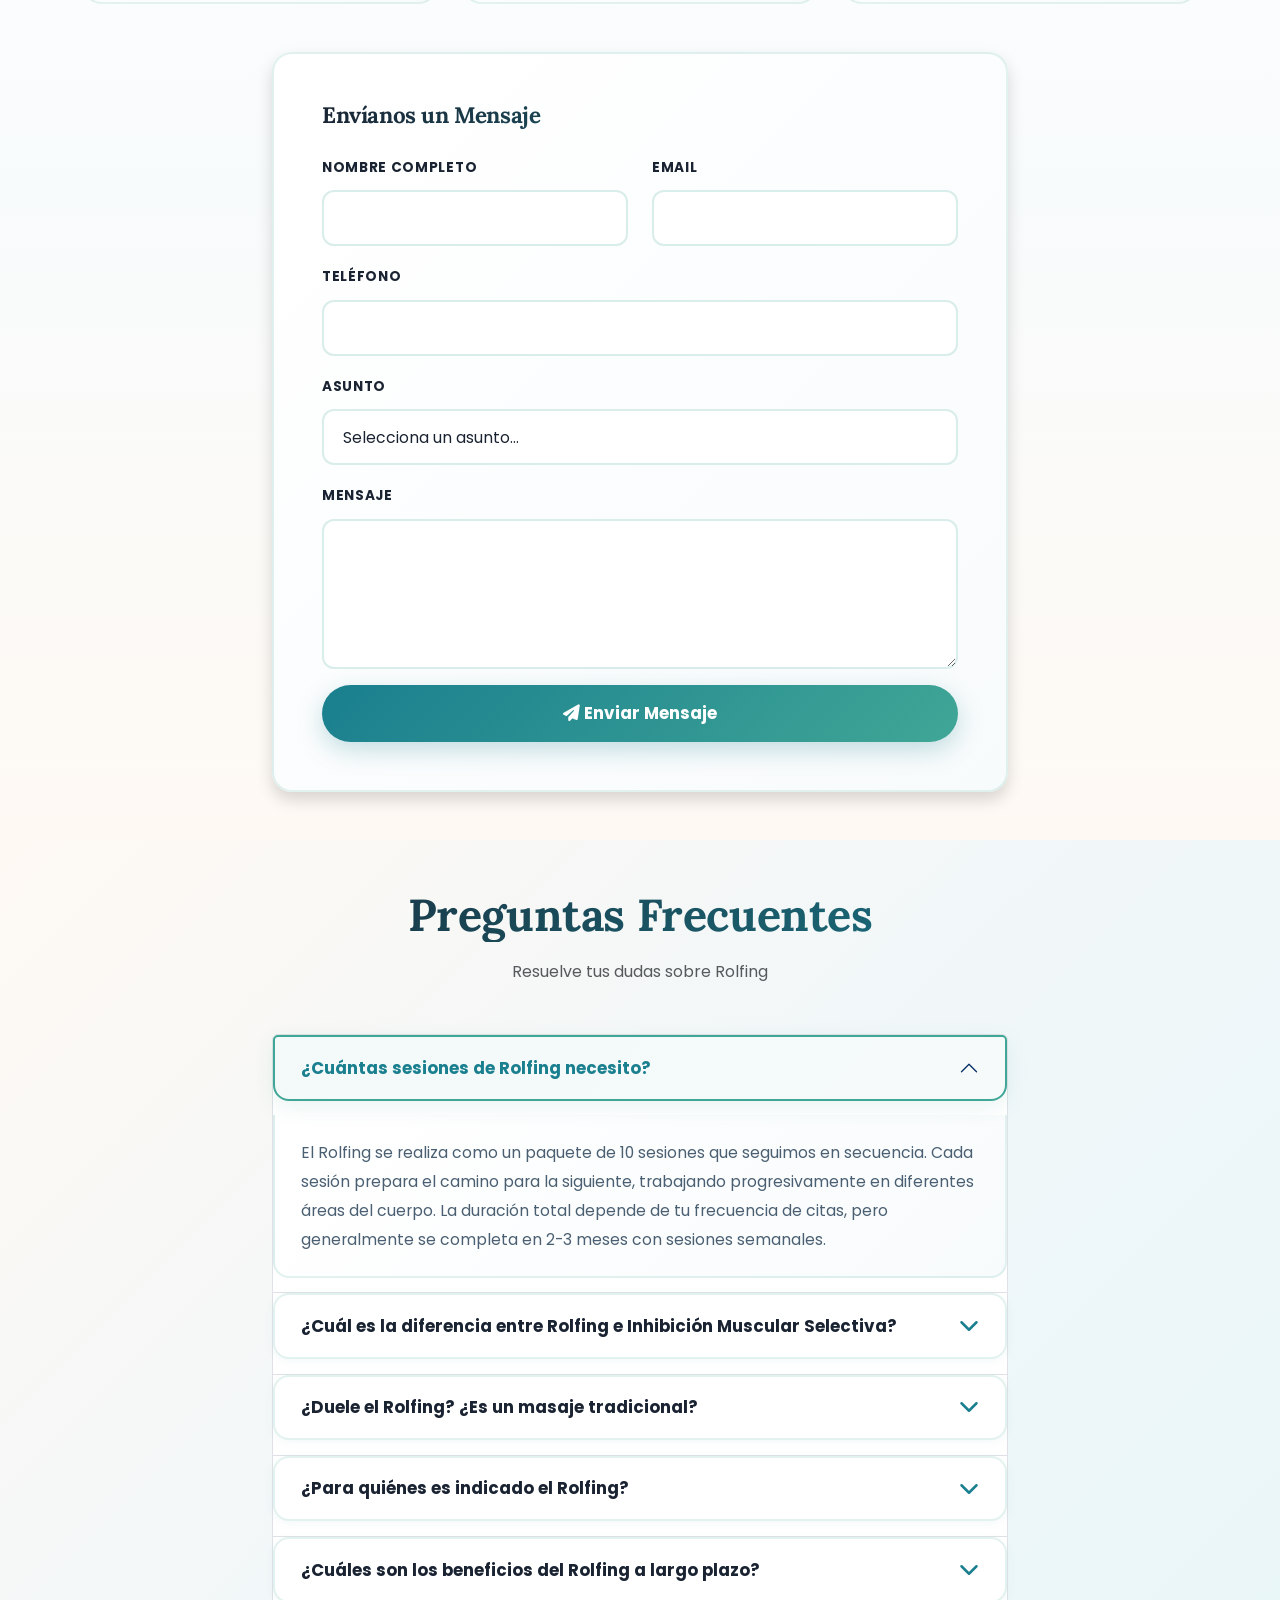
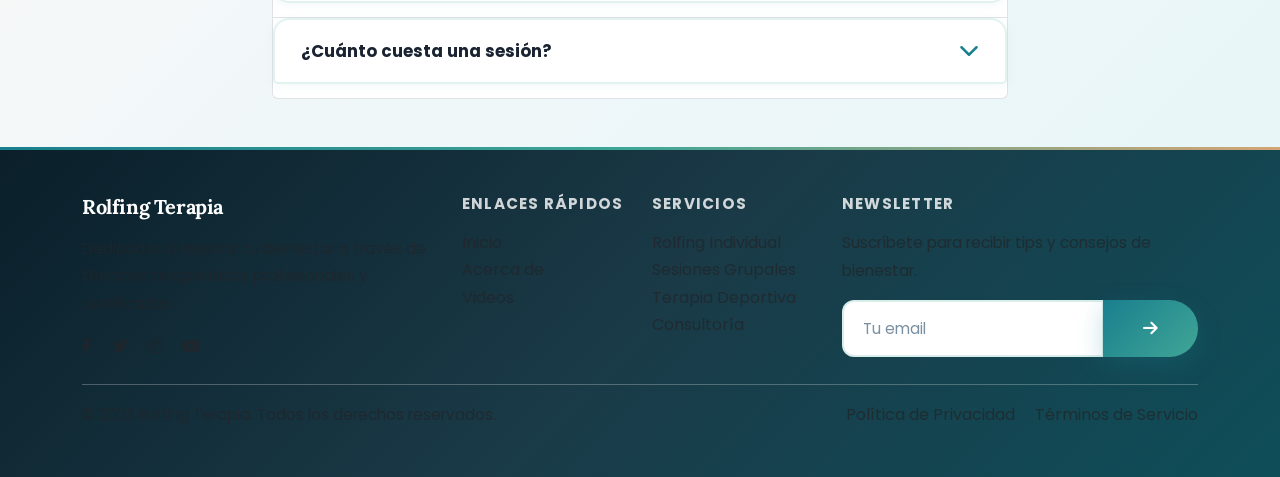
==== commit 50f3daf6: "refactor: Restructure hero section with separate banner and content - Created dedicated dashboard-ba" ====
--- a/src/main/webapp/index.html
+++ b/src/main/webapp/index.html
@@ -36,10 +36,14 @@
         </div>
     </nav>
 
-    <!-- Hero Section - Con Dashboard como fondo -->
-    <section id="inicio" class="hero-section">
+    <!-- Banner Principal con Dashboard -->
+    <section id="inicio" class="dashboard-banner">
+        <img src="img/dashboard.jpg" alt="Dashboard - Integración Estructural Rolfing" class="banner-image">
+    </section>
+
+    <!-- Hero Section - Contenido Integración Estructural -->
+    <section class="hero-content">
         <div class="container">
-            <!-- Text Content - Centered -->
             <div class="row w-100">
                 <div class="col-lg-10 col-xl-8 mx-auto text-center">
                     <h1 class="hero-title mb-3">Integración Estructural <span style="color: #1a7f8e;">(Rolfing)</span> e Inhibición Muscular Selectiva</h1>
--- a/src/main/webapp/css/styles.css
+++ b/src/main/webapp/css/styles.css
@@ -144,38 +144,72 @@
 }
 
 /* ===================================
-   HERO SECTION - MEJORADA Y COLORIDA CON FONDO DASHBOARD
-   =================================== */
-.hero-section {
-    background-image: url('../img/dashboard.jpg');
-    background-size: cover;
-    background-position: center;
-    background-attachment: fixed;
-    background-repeat: no-repeat;
-    min-height: 100vh;
+   DASHBOARD BANNER - IMAGEN PRINCIPAL
+   =================================== */
+.dashboard-banner {
+    width: 100%;
+    height: auto;
     display: flex;
-    flex-direction: column;
     align-items: center;
     justify-content: center;
-    padding: 60px 20px;
-    position: relative;
+    padding: 0;
+    margin: 0;
     overflow: hidden;
-}
-
-/* Overlay para mejorar legibilidad del texto sobre la imagen */
-.hero-section::before {
+    background: white;
+}
+
+.banner-image {
+    width: 100%;
+    height: auto;
+    display: block;
+    max-width: 100%;
+    object-fit: cover;
+    animation: fadeInDown 0.8s ease forwards;
+}
+
+@keyframes fadeInDown {
+    from {
+        opacity: 0;
+        transform: translateY(-30px);
+    }
+    to {
+        opacity: 1;
+        transform: translateY(0);
+    }
+}
+
+/* ===================================
+   HERO SECTION - CONTENIDO INTEGRACIÓN ESTRUCTURAL
+   =================================== */
+.hero-content {
+    background: linear-gradient(135deg, #ffffff 0%, #f8fbfc 50%, #fef9f3 100%);
+    padding: 80px 0;
+    position: relative;
+    overflow: hidden;
+}
+
+.hero-content::before {
+    content: '';
+    position: absolute;
+    top: -1px;
+    left: 0;
+    right: 0;
+    height: 80px;
+    background: linear-gradient(180deg, rgba(26,127,142,.08) 0%, transparent 100%);
+    pointer-events: none;
+}
+
+.hero-content::after {
     content: '';
     position: absolute;
     top: 0;
     left: 0;
     right: 0;
-    bottom: 0;
-    background: linear-gradient(180deg, rgba(232,246,248,.75) 0%, rgba(240,250,251,.85) 50%, rgba(246,249,253,.9) 100%);
-    z-index: 1;
-    pointer-events: none;
-}
-
-.hero-section > * {
+    height: 3px;
+    background: linear-gradient(90deg, #1a7f8e 0%, #40a696 50%, #ffb347 100%);
+}
+
+.hero-content > .container {
     position: relative;
     z-index: 2;
 }
@@ -253,26 +287,29 @@
 
 .hero-title {
     font-family: 'Lora', serif;
-    font-size: clamp(2rem, 4.5vw, 3.2rem);
+    font-size: clamp(2.2rem, 5vw, 3.5rem);
     font-weight: 700;
     line-height: 1.2;
     color: var(--text-dark);
     margin-bottom: 1.5rem;
     letter-spacing: -0.6px;
-    background: linear-gradient(135deg, #1a2332, #1a7f8e);
+    background: linear-gradient(135deg, #1a2332, #1a7f8e, #40a696);
     -webkit-background-clip: text;
     -webkit-text-fill-color: transparent;
     background-clip: text;
     text-align: center;
+    animation: fadeInUp 0.6s ease forwards;
 }
 
 .hero-subtitle {
-    font-size: 1.1rem;
+    font-size: 1.15rem;
     color: var(--text-mid);
     margin-bottom: 2.5rem;
     font-weight: 400;
     line-height: 1.8;
     text-align: center;
+    animation: fadeInUp 0.6s ease 0.1s forwards;
+    animation-fill-mode: both;
 }
 
 .btn-primary,
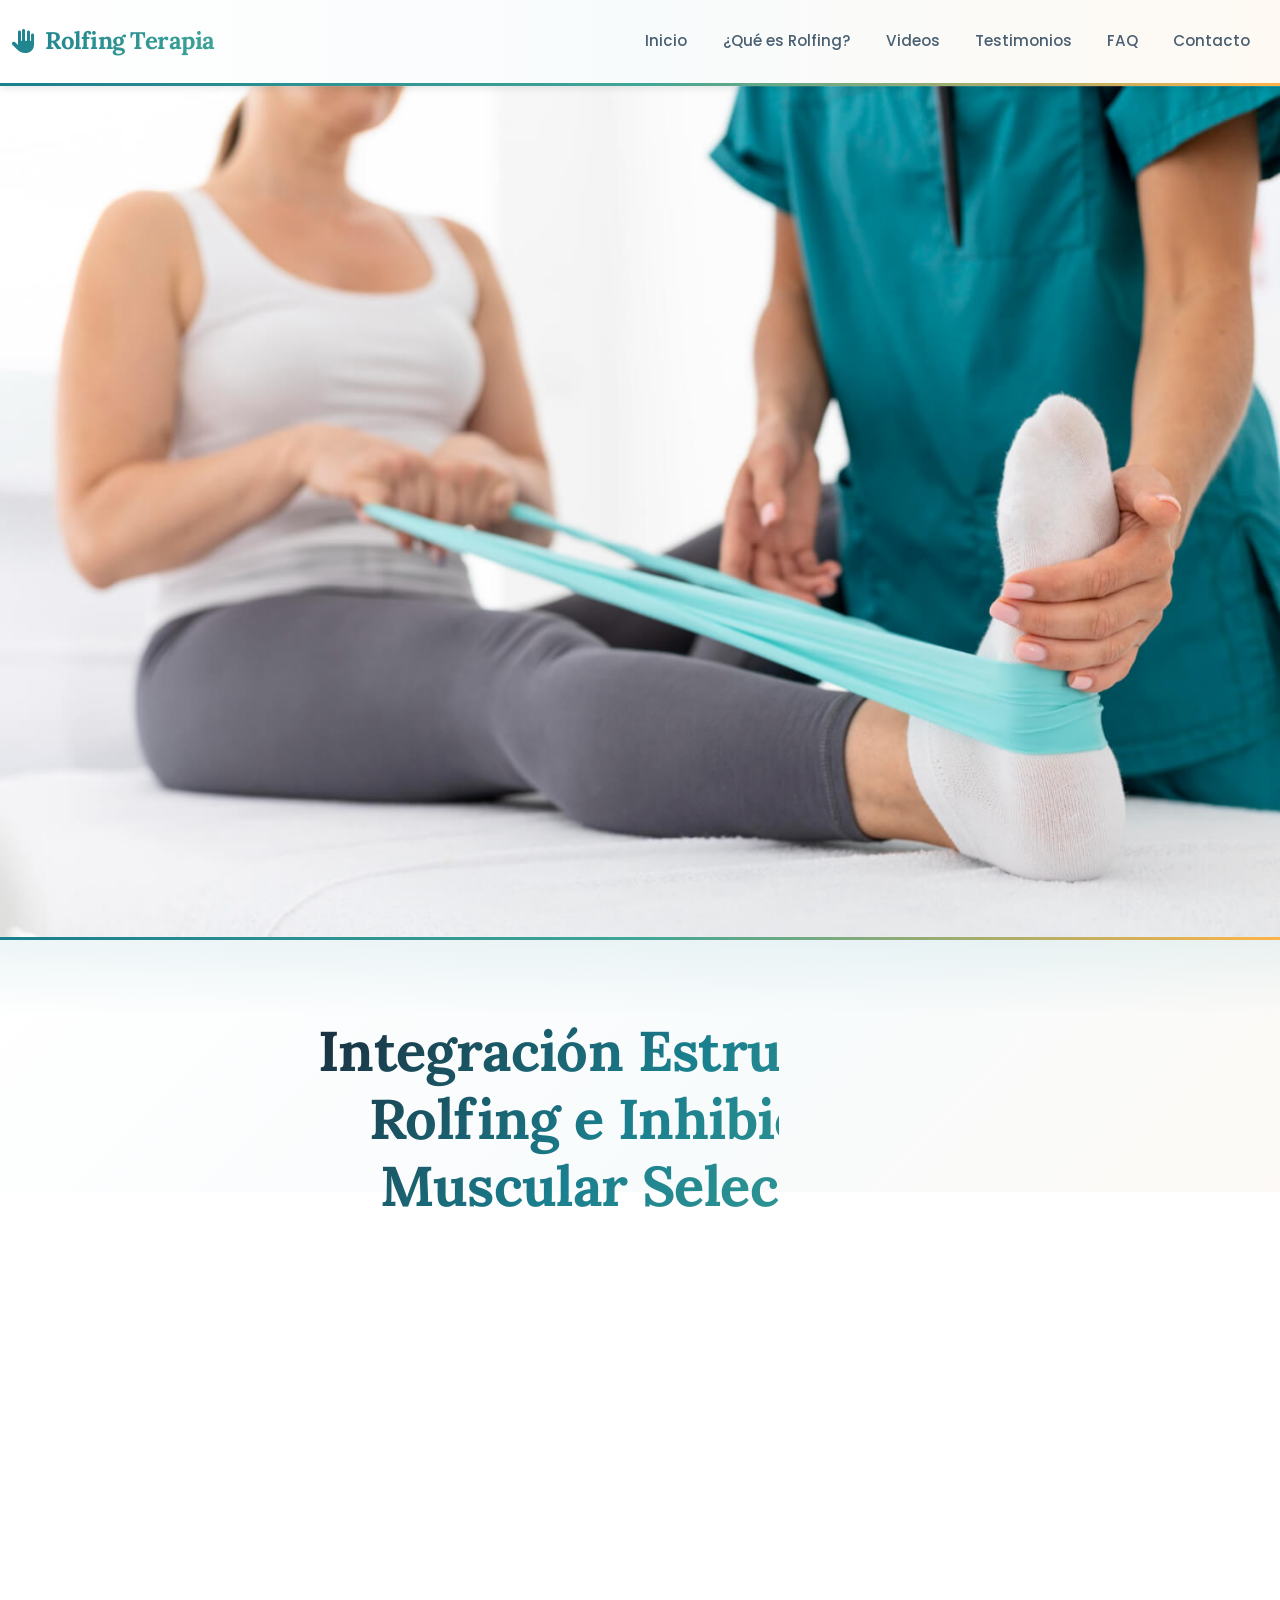
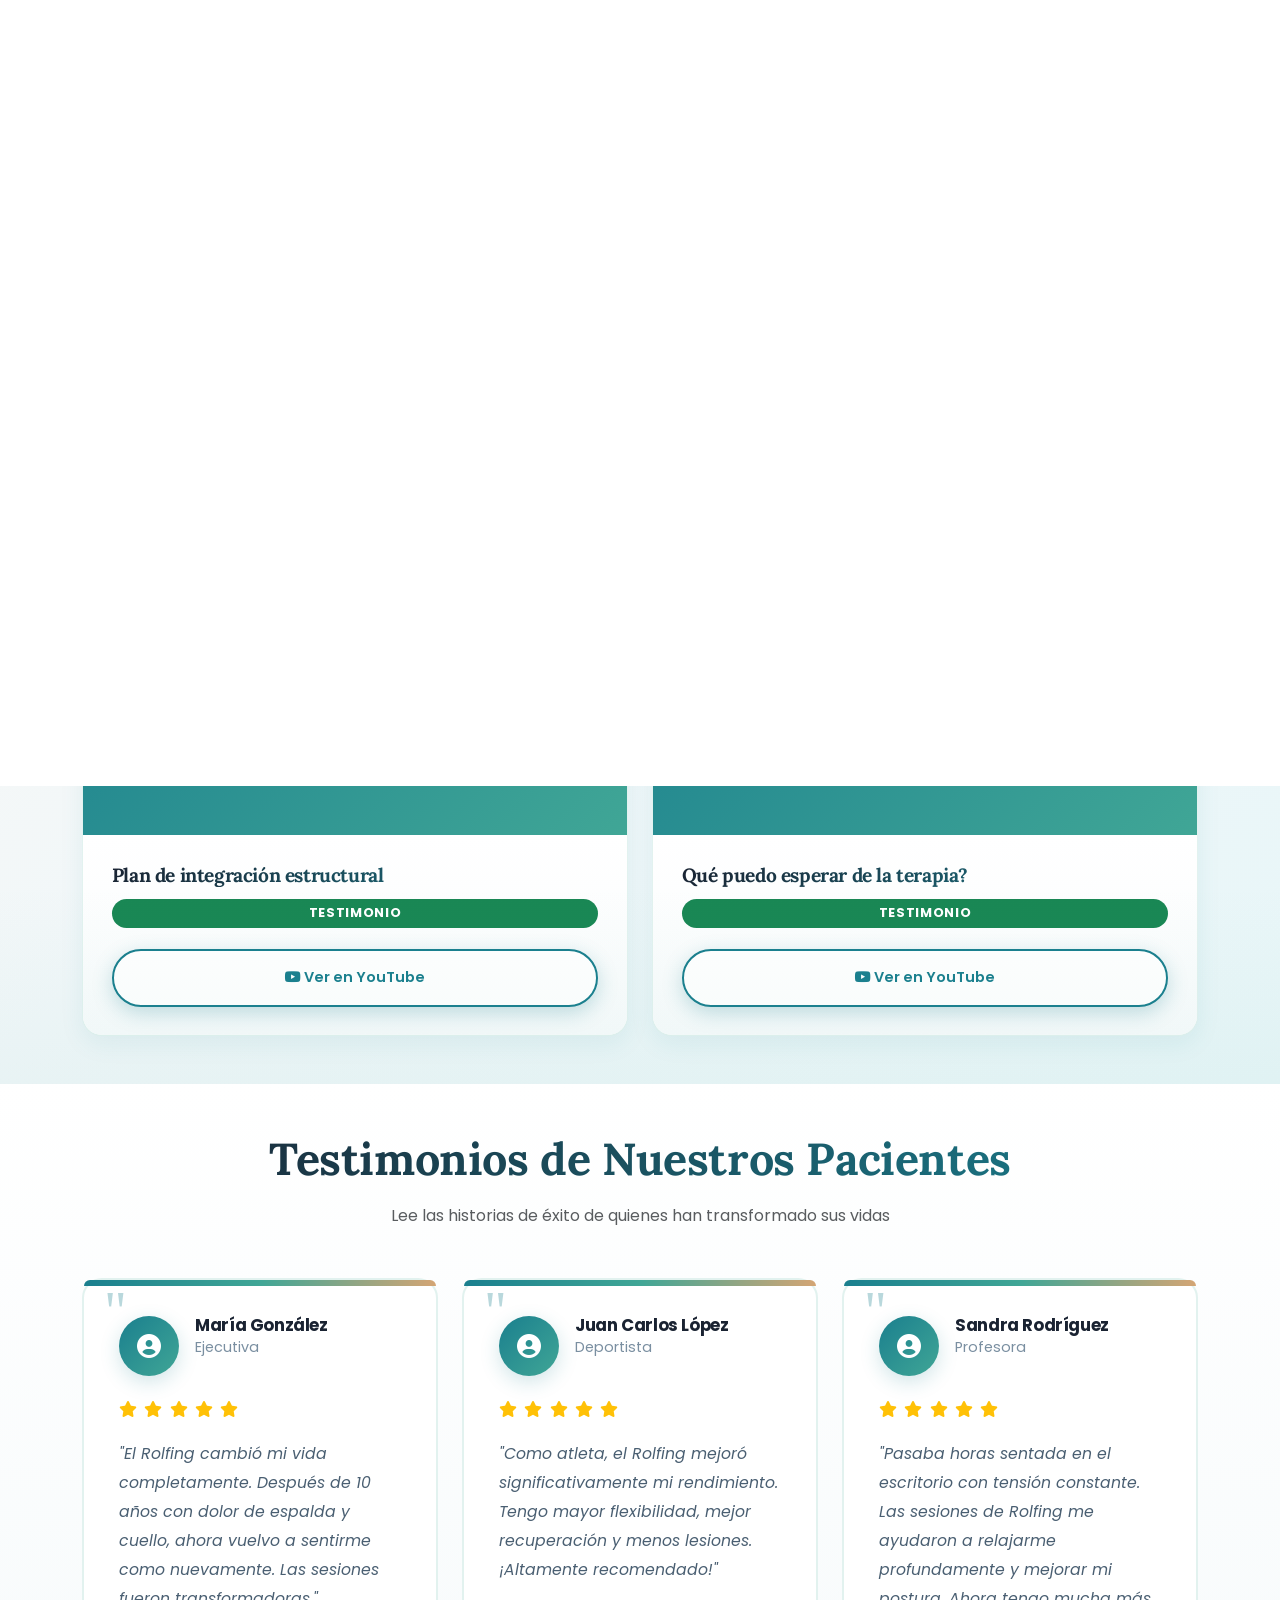
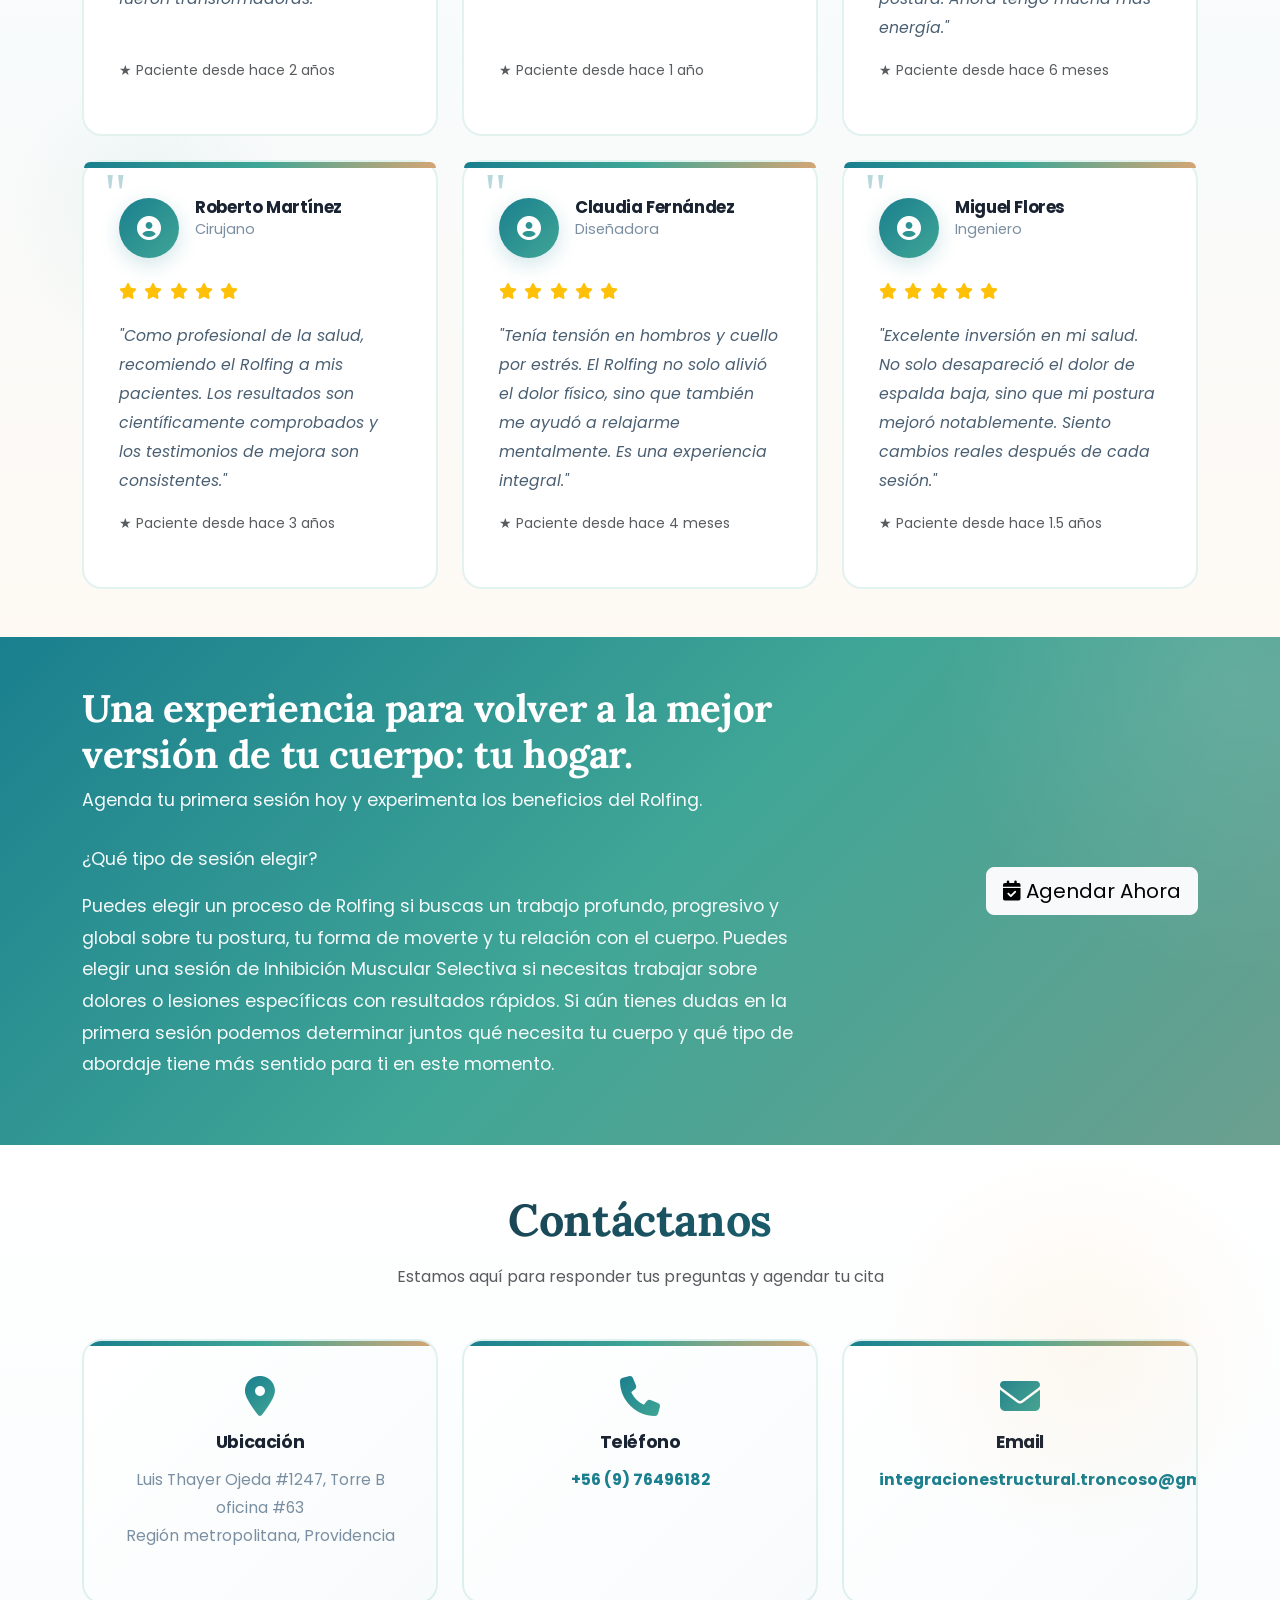
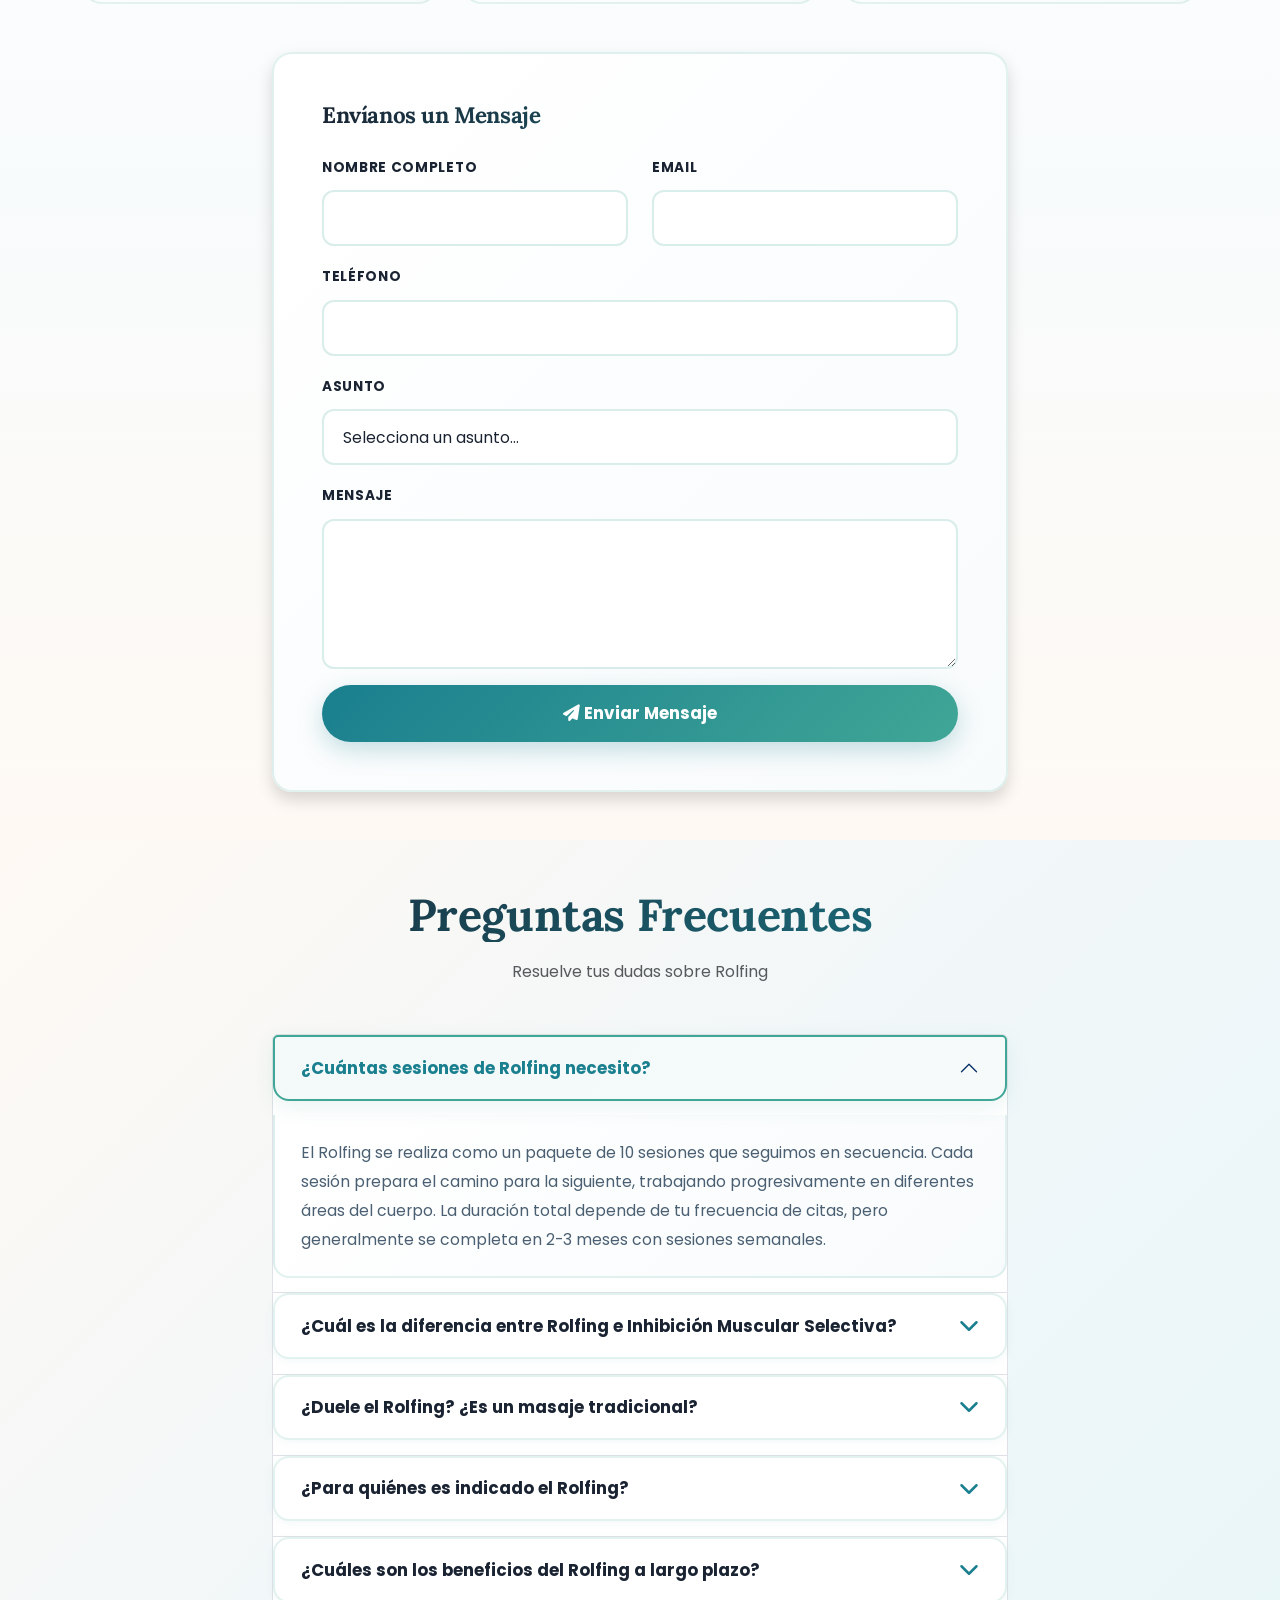
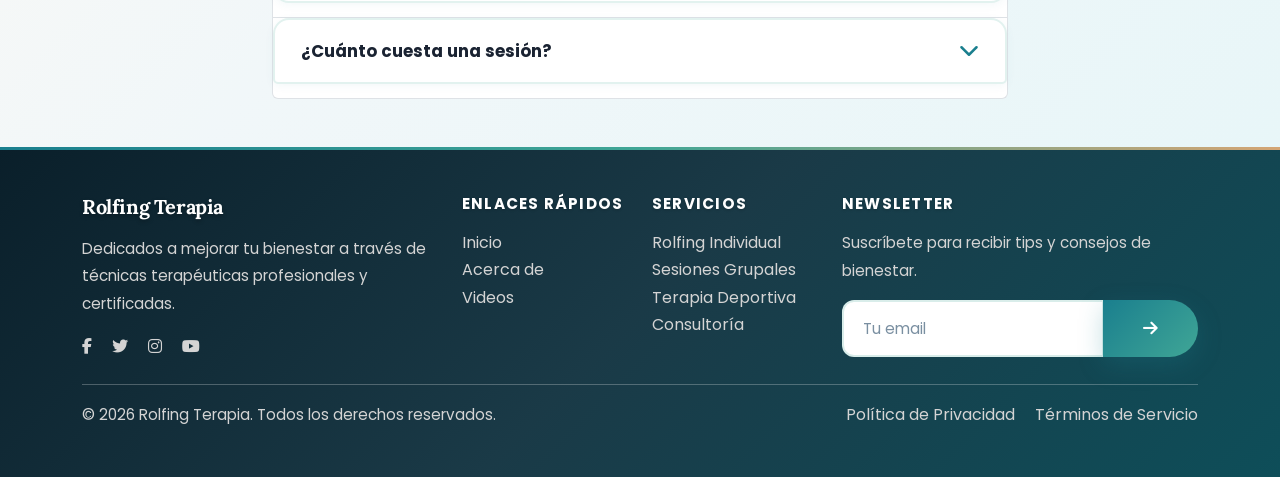
==== commit cabf4380: "fix: Refine hero title and temporarily hide services navigation Removes extraneous parentheses from " ====
--- a/src/main/webapp/index.html
+++ b/src/main/webapp/index.html
@@ -27,7 +27,7 @@
                     <li class="nav-item"><a class="nav-link" href="#inicio">Inicio</a></li>
                     <li class="nav-item"><a class="nav-link" href="#acerca">¿Qué es Rolfing?</a></li>
                     <li class="nav-item"><a class="nav-link" href="#videos">Videos</a></li>
-                    <li class="nav-item"><a class="nav-link" href="servicios.html">Servicios</a></li>
+<!--                    <li class="nav-item"><a class="nav-link" href="servicios.html">Servicios</a></li>-->
                     <li class="nav-item"><a class="nav-link" href="#testimonios">Testimonios</a></li>
                     <li class="nav-item"><a class="nav-link" href="#faq">FAQ</a></li>
                     <li class="nav-item"><a class="nav-link" href="#contacto">Contacto</a></li>
@@ -46,7 +46,7 @@
         <div class="container">
             <div class="row w-100">
                 <div class="col-lg-10 col-xl-8 mx-auto text-center">
-                    <h1 class="hero-title mb-3">Integración Estructural <span style="color: #1a7f8e;">(Rolfing)</span> e Inhibición Muscular Selectiva</h1>
+                    <h1 class="hero-title mb-3">Integración Estructural <span style="color: #1a7f8e;">Rolfing</span> e Inhibición Muscular Selectiva</h1>
                     <p class="hero-subtitle mb-5">Una experiencia para volver a la mejor versión de tu cuerpo: tu hogar</p>
                     <div class="d-flex gap-3 justify-content-center flex-wrap">
                         <a href="#videos" class="btn btn-primary btn-lg">
--- a/src/main/webapp/css/styles.css
+++ b/src/main/webapp/css/styles.css
@@ -144,27 +144,58 @@
 }
 
 /* ===================================
-   DASHBOARD BANNER - IMAGEN PRINCIPAL
+   DASHBOARD BANNER - IMAGEN PRINCIPAL RESPONSIVA
    =================================== */
 .dashboard-banner {
-    width: 100%;
+    width: 100vw;
     height: auto;
-    display: flex;
-    align-items: center;
-    justify-content: center;
+    display: block;
     padding: 0;
-    margin: 0;
+    margin: 0 calc(-50vw + 50%);
     overflow: hidden;
     background: white;
+    line-height: 0;
 }
 
 .banner-image {
     width: 100%;
     height: auto;
     display: block;
-    max-width: 100%;
-    object-fit: cover;
+    object-fit: contain;
+    object-position: center;
     animation: fadeInDown 0.8s ease forwards;
+}
+
+/* Asegurar que la imagen se vea bien en pantallas ultrawide (21:9) */
+@media (min-aspect-ratio: 21/9) {
+    .banner-image {
+        width: 100%;
+        height: auto;
+        object-fit: contain;
+    }
+}
+
+/* Pantallas normales */
+@media (max-aspect-ratio: 21/9) {
+    .banner-image {
+        width: 100%;
+        height: auto;
+        object-fit: contain;
+    }
+}
+
+/* Tablet y mobile */
+@media (max-width: 768px) {
+    .dashboard-banner {
+        width: 100vw;
+        margin: 0 calc(-50vw + 50%);
+    }
+    
+    .banner-image {
+        width: 100%;
+        height: auto;
+        object-fit: contain;
+    }
 }
 
 @keyframes fadeInDown {
@@ -418,9 +449,9 @@
 }
 
 .feature-image {
-    background: linear-gradient(135deg, #e8f6f8 0%, #fef9f3 50%, #e3f0ed 100%);
-    border-radius: var(--radius-xl);
-    height: 420px;
+    background: transparent;
+    border-radius: 0;
+    height: auto;
     display: flex;
     align-items: center;
     justify-content: center;
@@ -428,20 +459,19 @@
     color: var(--primary);
     position: relative;
     overflow: hidden;
-    box-shadow: 0 20px 60px rgba(26,127,142,.12);
-    border: 2px solid rgba(64,166,150,.15);
+    box-shadow: none;
+    border: none;
+    padding: 2rem 0;
 }
 
 .feature-image::before {
     content: '';
     position: absolute;
-    top: -50%;
-    right: -50%;
-    width: 200%;
-    height: 200%;
-    background: 
-        radial-gradient(circle at 20% 50%, rgba(212,165,116,.1) 0%, transparent 50%),
-        radial-gradient(circle at 80% 80%, rgba(64,166,150,.1) 0%, transparent 50%);
+    top: 0;
+    right: 0;
+    width: 0;
+    height: 0;
+    background: transparent;
     pointer-events: none;
 }
 
@@ -1010,35 +1040,45 @@
     font-family: 'Lora', serif;
     font-size: 1.25rem;
     font-weight: 700;
-    color: white;
+    color: #ffffff;
     margin-bottom: 1rem;
+    text-shadow: 0 2px 4px rgba(0, 0, 0, 0.3);
 }
 
 footer h6 {
     font-family: 'Poppins', sans-serif;
     font-size: 0.95rem;
     font-weight: 700;
-    color: rgba(255, 255, 255, 0.8);
+    color: #ffffff;
     margin-bottom: 1rem;
     text-transform: uppercase;
     letter-spacing: 0.08em;
+    text-shadow: 0 1px 3px rgba(0, 0, 0, 0.2);
 }
 
 footer p {
     font-size: 0.95rem;
-    color: rgba(255, 255, 255, 0.7);
+    color: #e0e0e0;
     line-height: 1.8;
+    font-weight: 400;
 }
 
 footer a {
-    color: rgba(255, 255, 255, 0.7);
+    color: #b3b3b3;
     transition: var(--transition);
     text-decoration: none;
+    font-weight: 500;
 }
 
 footer a:hover {
     color: var(--accent);
     text-decoration: none;
+}
+
+/* Mejorar visibilidad de texto muted en footer */
+footer .text-muted {
+    color: #d4d4d4 !important;
+    font-weight: 400;
 }
 
 .footer-bottom {
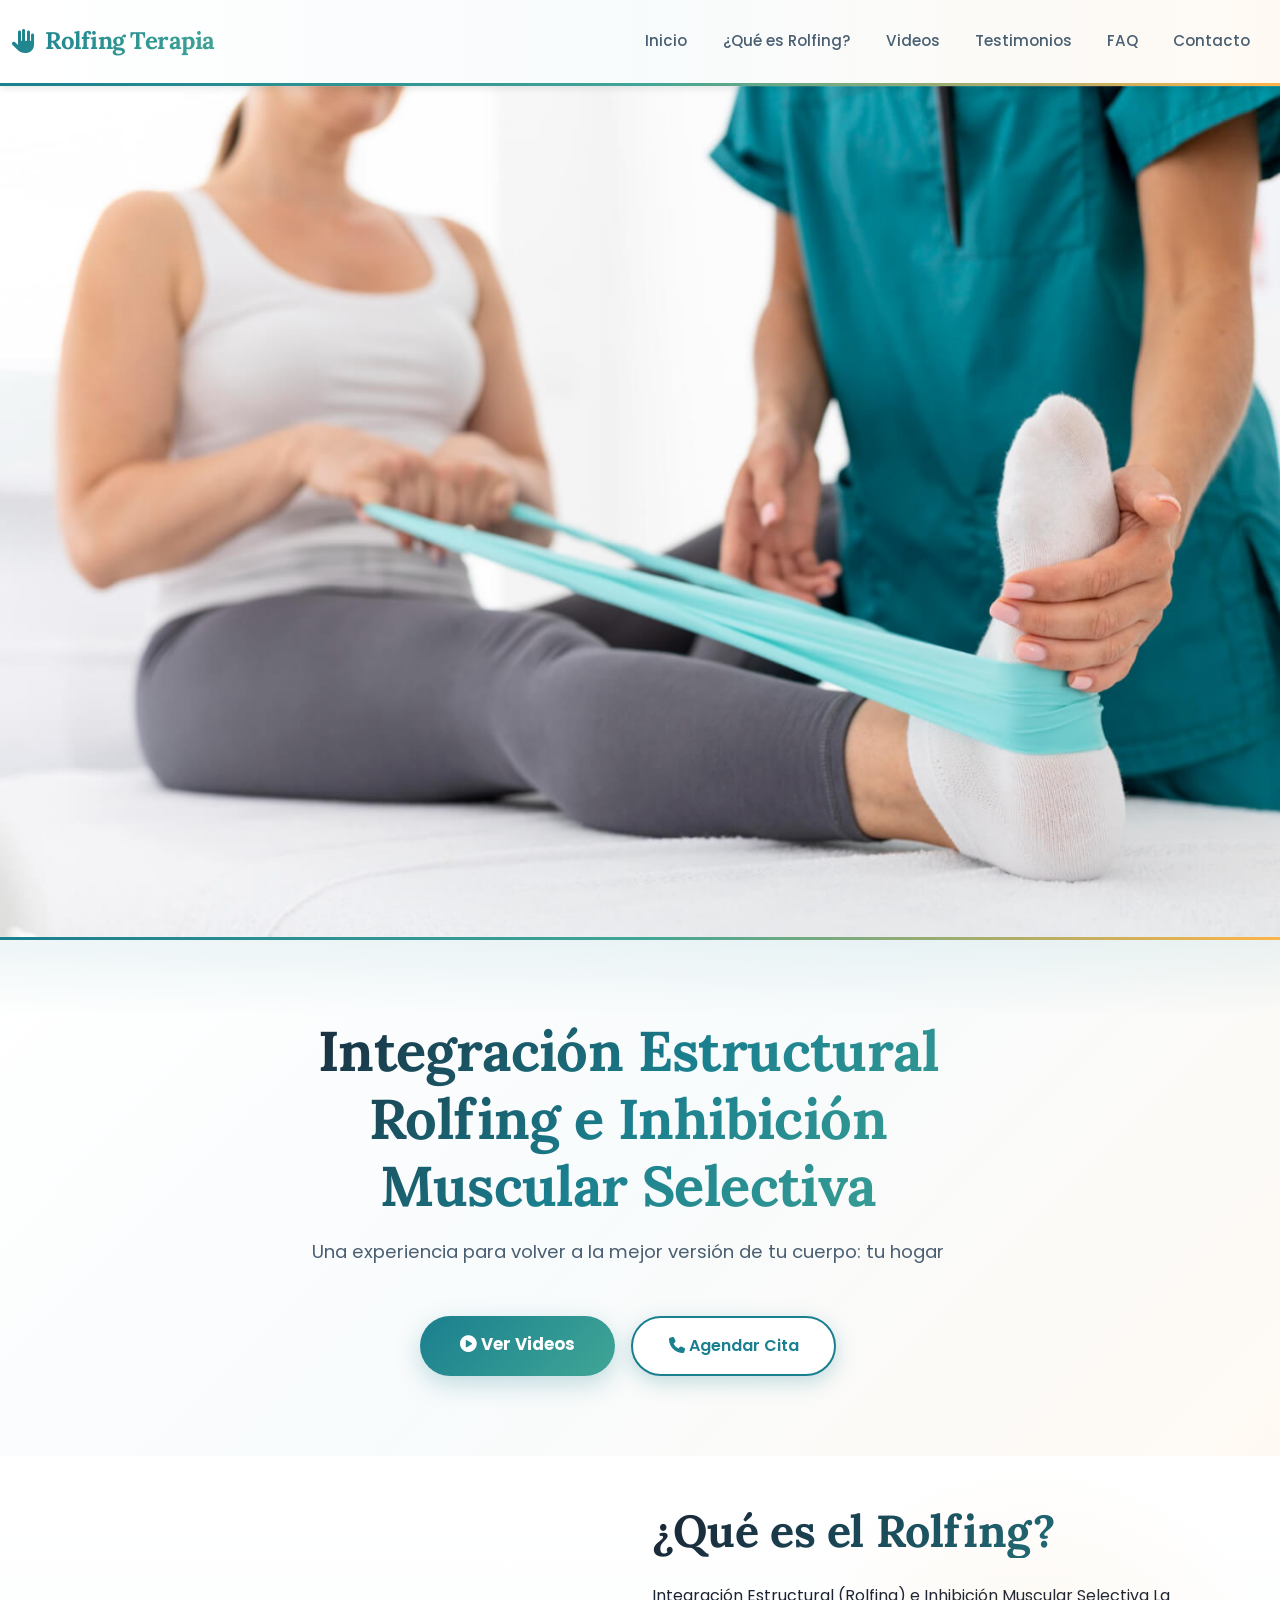
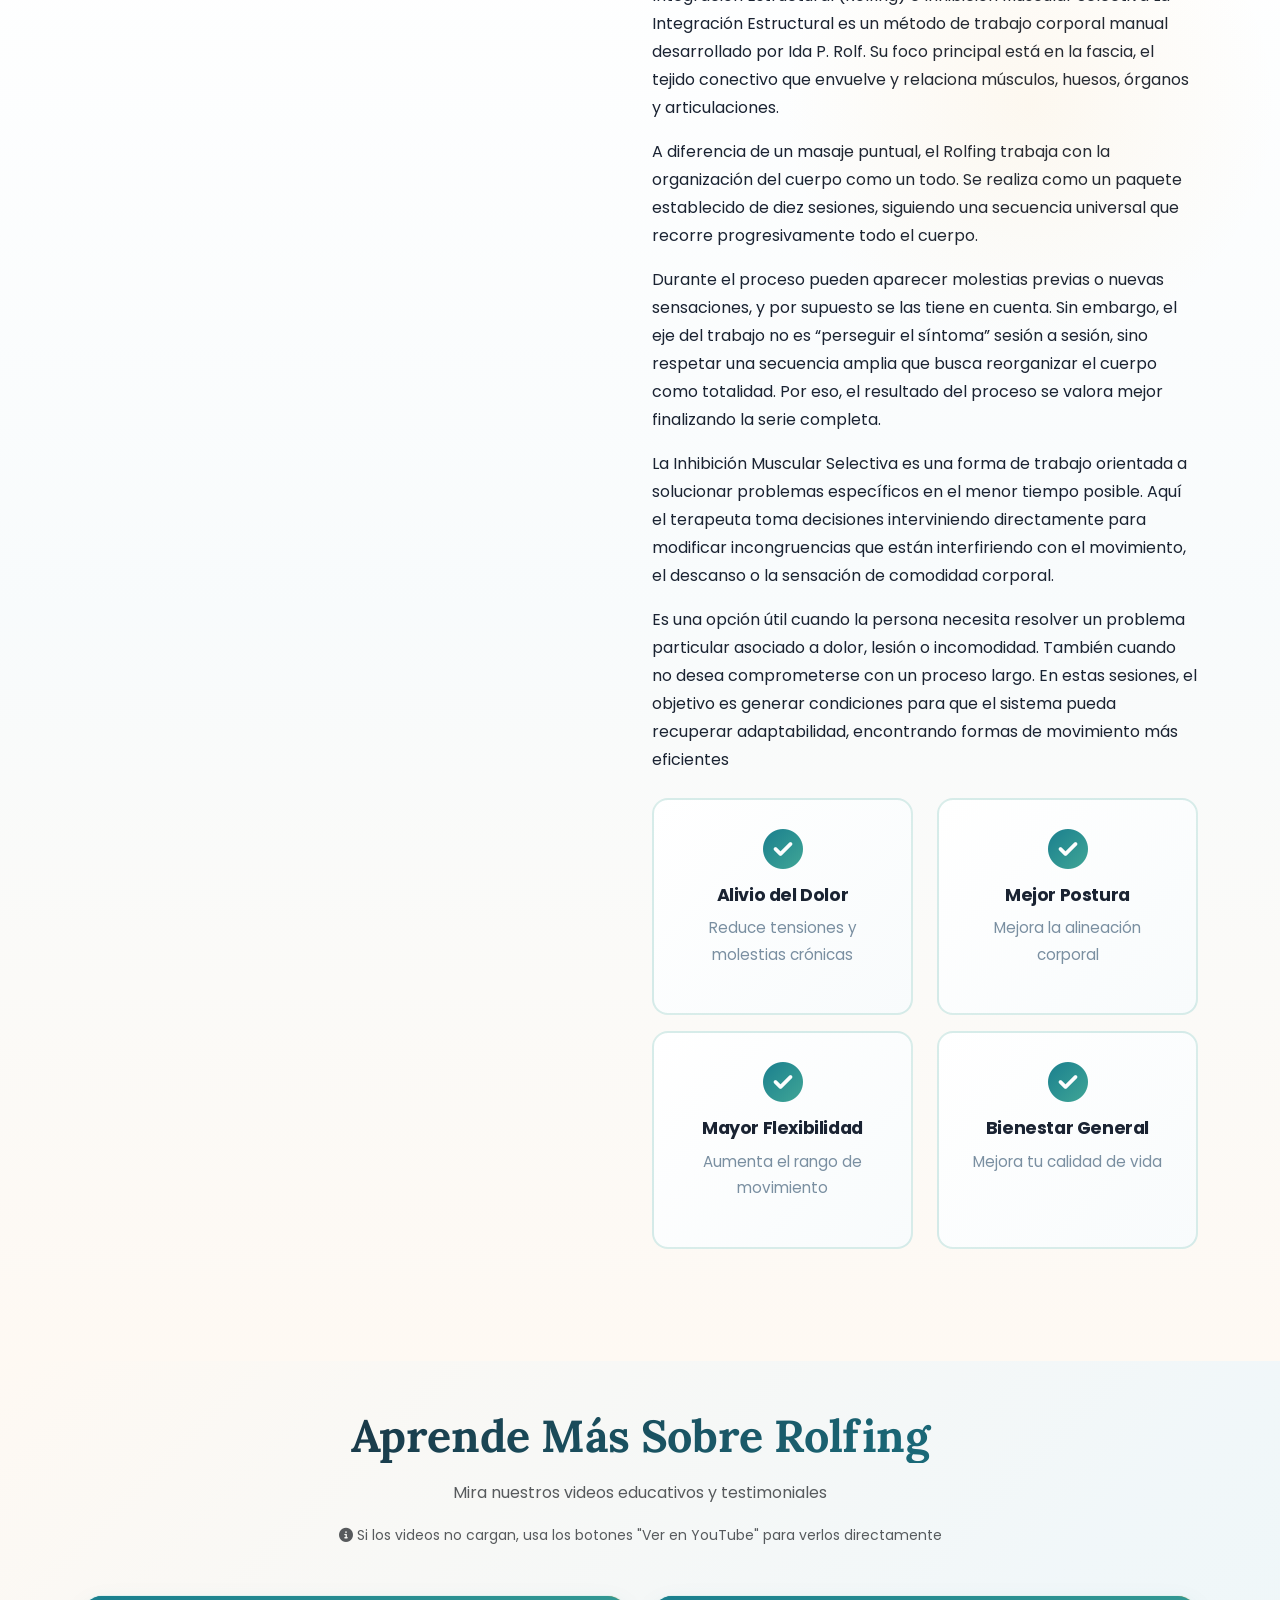
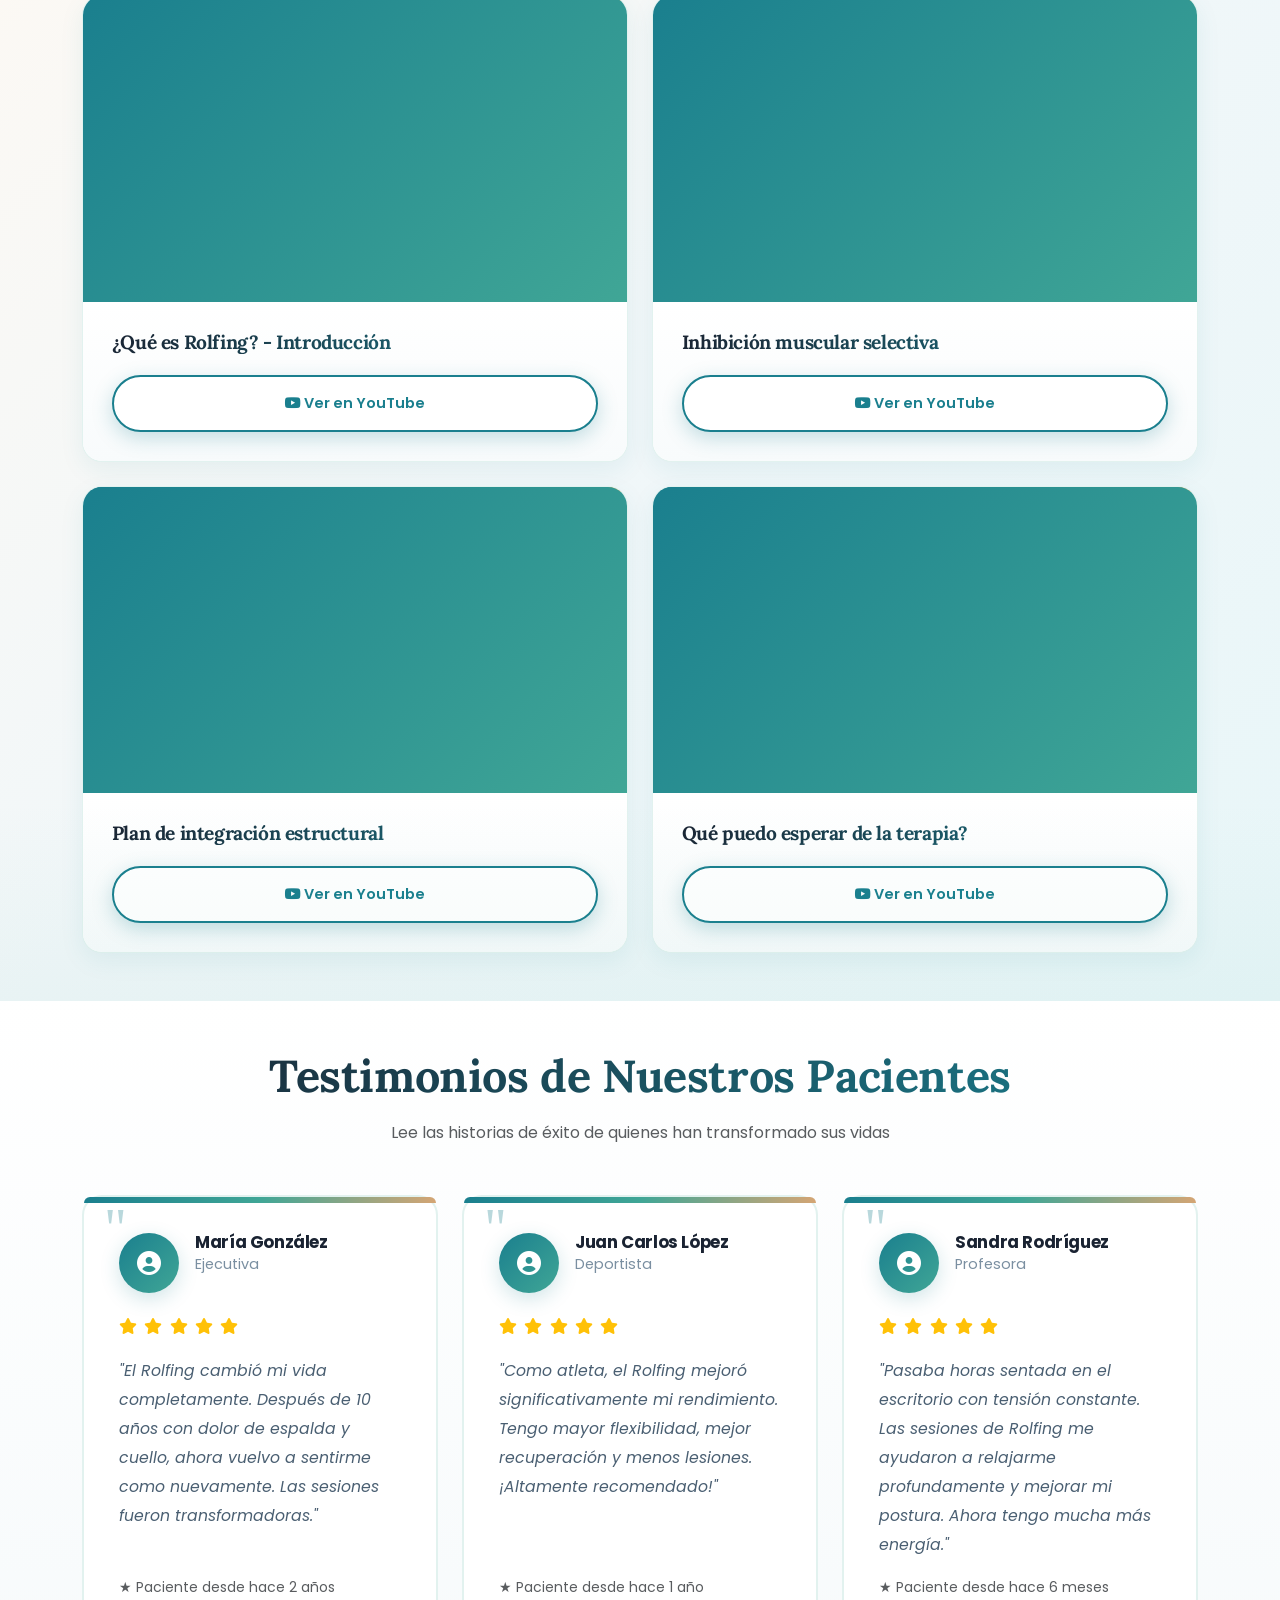
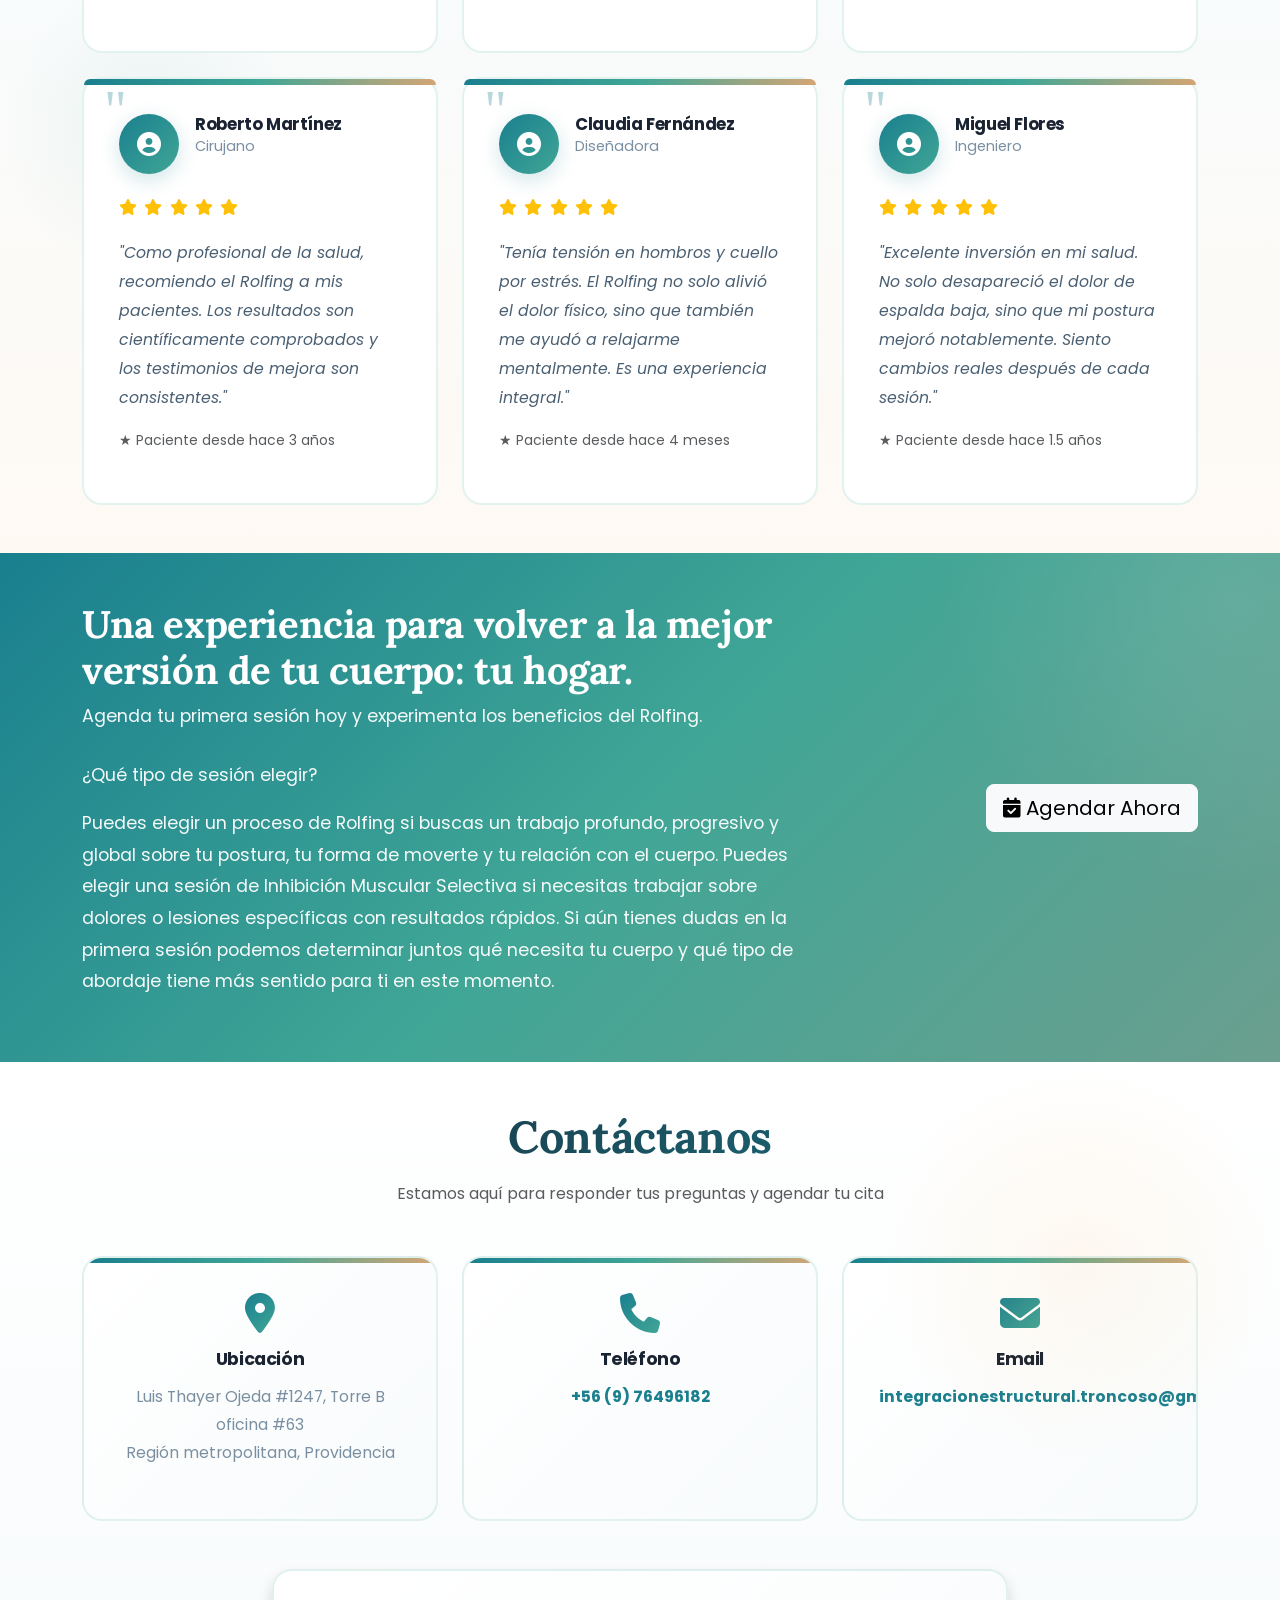
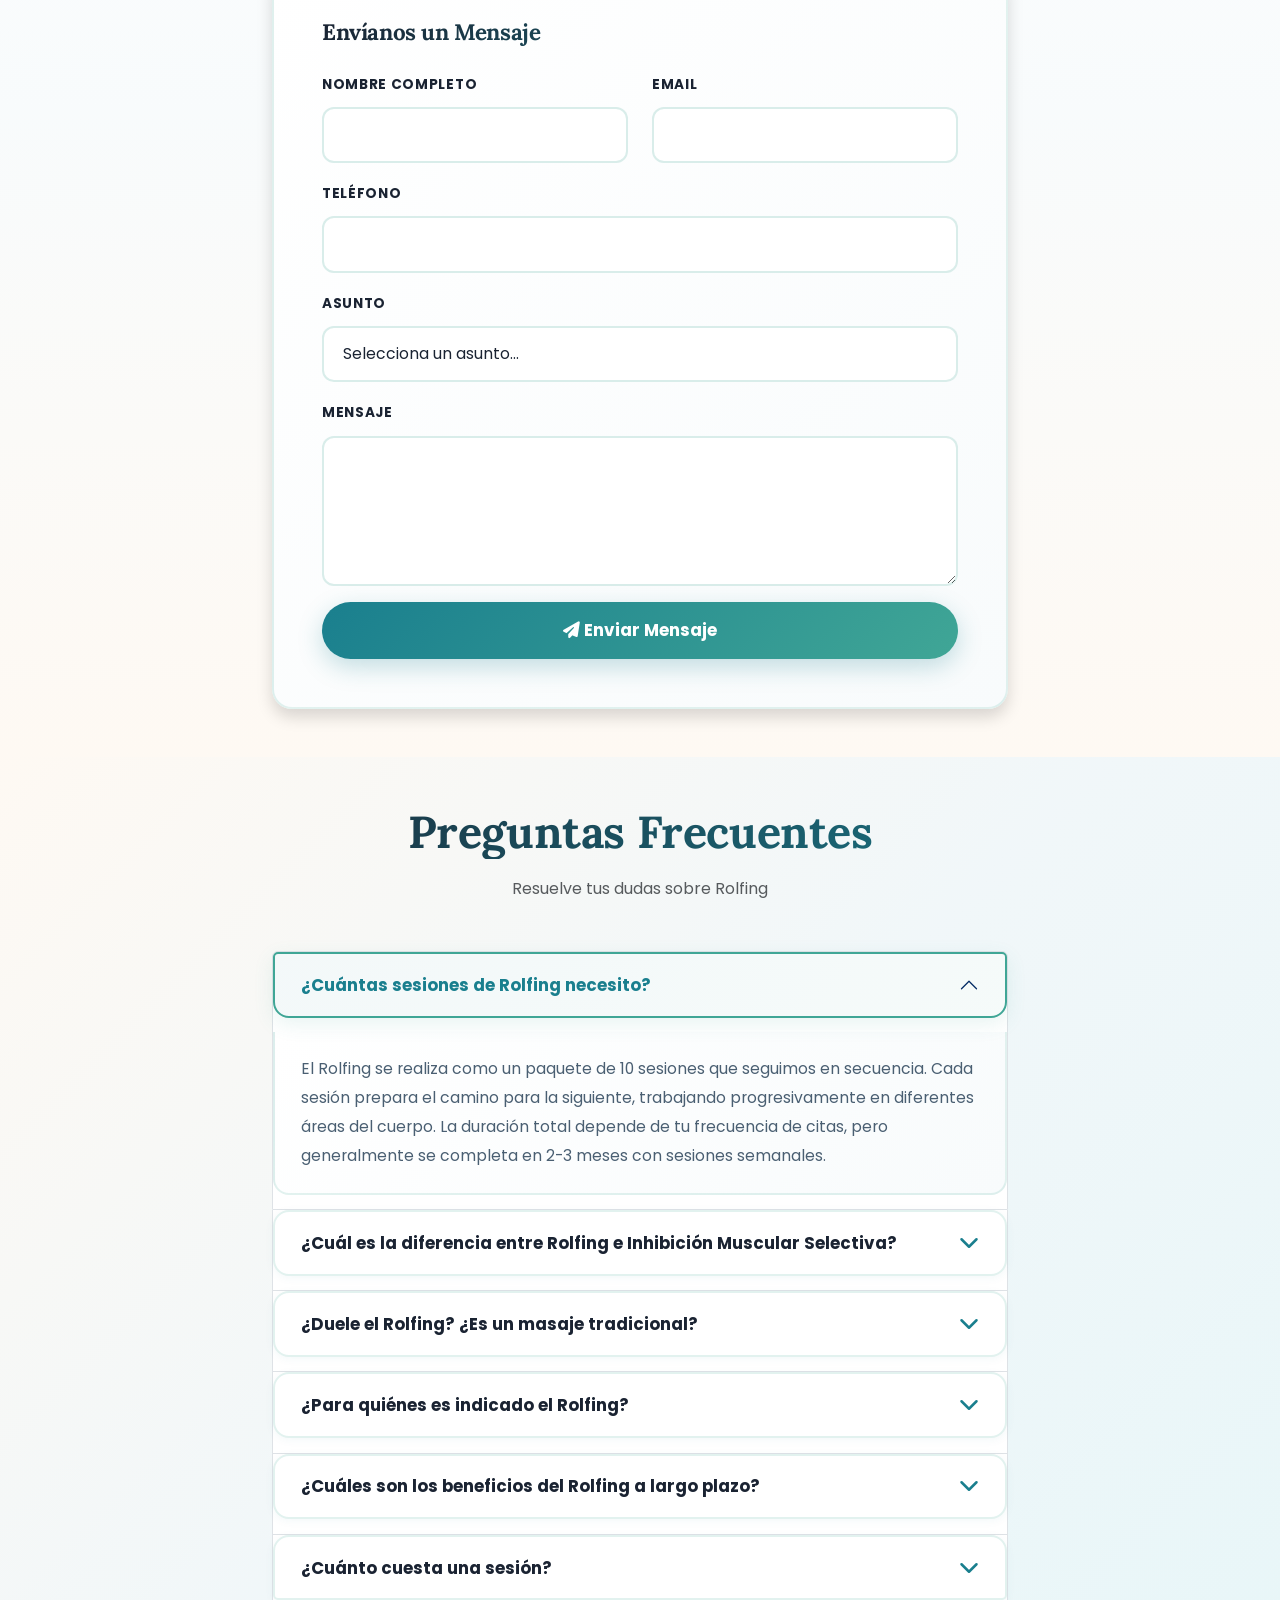
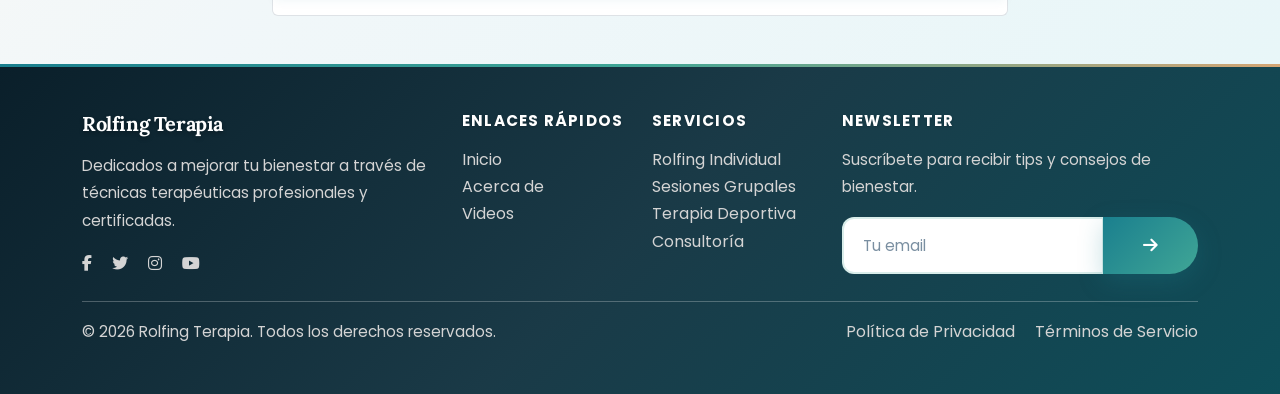
==== commit 23b4907d: "fix: Hide category badges from video cards Comments out the 'Educativo' and 'Testimonio' badges disp" ====
--- a/src/main/webapp/index.html
+++ b/src/main/webapp/index.html
@@ -138,7 +138,7 @@
                         <div class="card-body">
                             <h5 class="card-title">¿Qué es Rolfing? - Introducción</h5>
 <!--                            <p class="card-text">Descubre los fundamentos del Rolfing y cómo esta terapia puede transformar tu cuerpo. Conoce la historia y los principios científicos detrás de esta técnica revolucionaria.</p>-->
-                            <div class="badge bg-primary">Educativo</div>
+<!--                            <div class="badge bg-primary">Educativo</div>-->
                             <a href="https://www.youtube.com/watch?v=4h0-RhZ12AI" target="_blank" class="btn btn-sm btn-outline-primary mt-2">
                                 <i class="fab fa-youtube"></i> Ver en YouTube
                             </a>
@@ -159,7 +159,7 @@
                             <h5 class="card-title">Inhibición muscular selectiva
                             </h5>
 <!--                            <p class="card-text">Explora las diferentes técnicas de manipulación y masaje utilizadas en Rolfing. Aprende cómo nuestros terapeutas trabajan con la fascia para restaurar el equilibrio corporal.</p>-->
-                            <div class="badge bg-primary">Educativo</div>
+<!--                            <div class="badge bg-primary">Educativo</div>-->
                             <a href="https://www.youtube.com/watch?v=ggFzJDgv7dA" target="_blank" class="btn btn-sm btn-outline-primary mt-2">
                                 <i class="fab fa-youtube"></i> Ver en YouTube
                             </a>
@@ -181,7 +181,7 @@
                                 Plan de integración estructural
                             </h5>
 <!--                            <p class="card-text">Escucha la historia de cómo el Rolfing cambió la vida de una paciente que sufría de dolor crónico de espalda. Sus resultados hablan por sí solos.</p>-->
-                            <div class="badge bg-success">Testimonio</div>
+<!--                            <div class="badge bg-success">Testimonio</div>-->
                             <a href="https://www.youtube.com/watch?v=7paArI8qNyw" target="_blank" class="btn btn-sm btn-outline-primary mt-2">
                                 <i class="fab fa-youtube"></i> Ver en YouTube
                             </a>
@@ -201,7 +201,7 @@
                         <div class="card-body">
                             <h5 class="card-title">Qué puedo esperar de la terapia?</h5>
 <!--                            <p class="card-text">Un atleta nos comparte cómo el Rolfing mejoró su rendimiento y recuperación. Descubre cómo esta terapia beneficia a personas activas.</p>-->
-                            <div class="badge bg-success">Testimonio</div>
+<!--                            <div class="badge bg-success">Testimonio</div>-->
                             <a href="https://www.youtube.com/watch?v=YhY7R8mDEvk" target="_blank" class="btn btn-sm btn-outline-primary mt-2">
                                 <i class="fab fa-youtube"></i> Ver en YouTube
                             </a>
